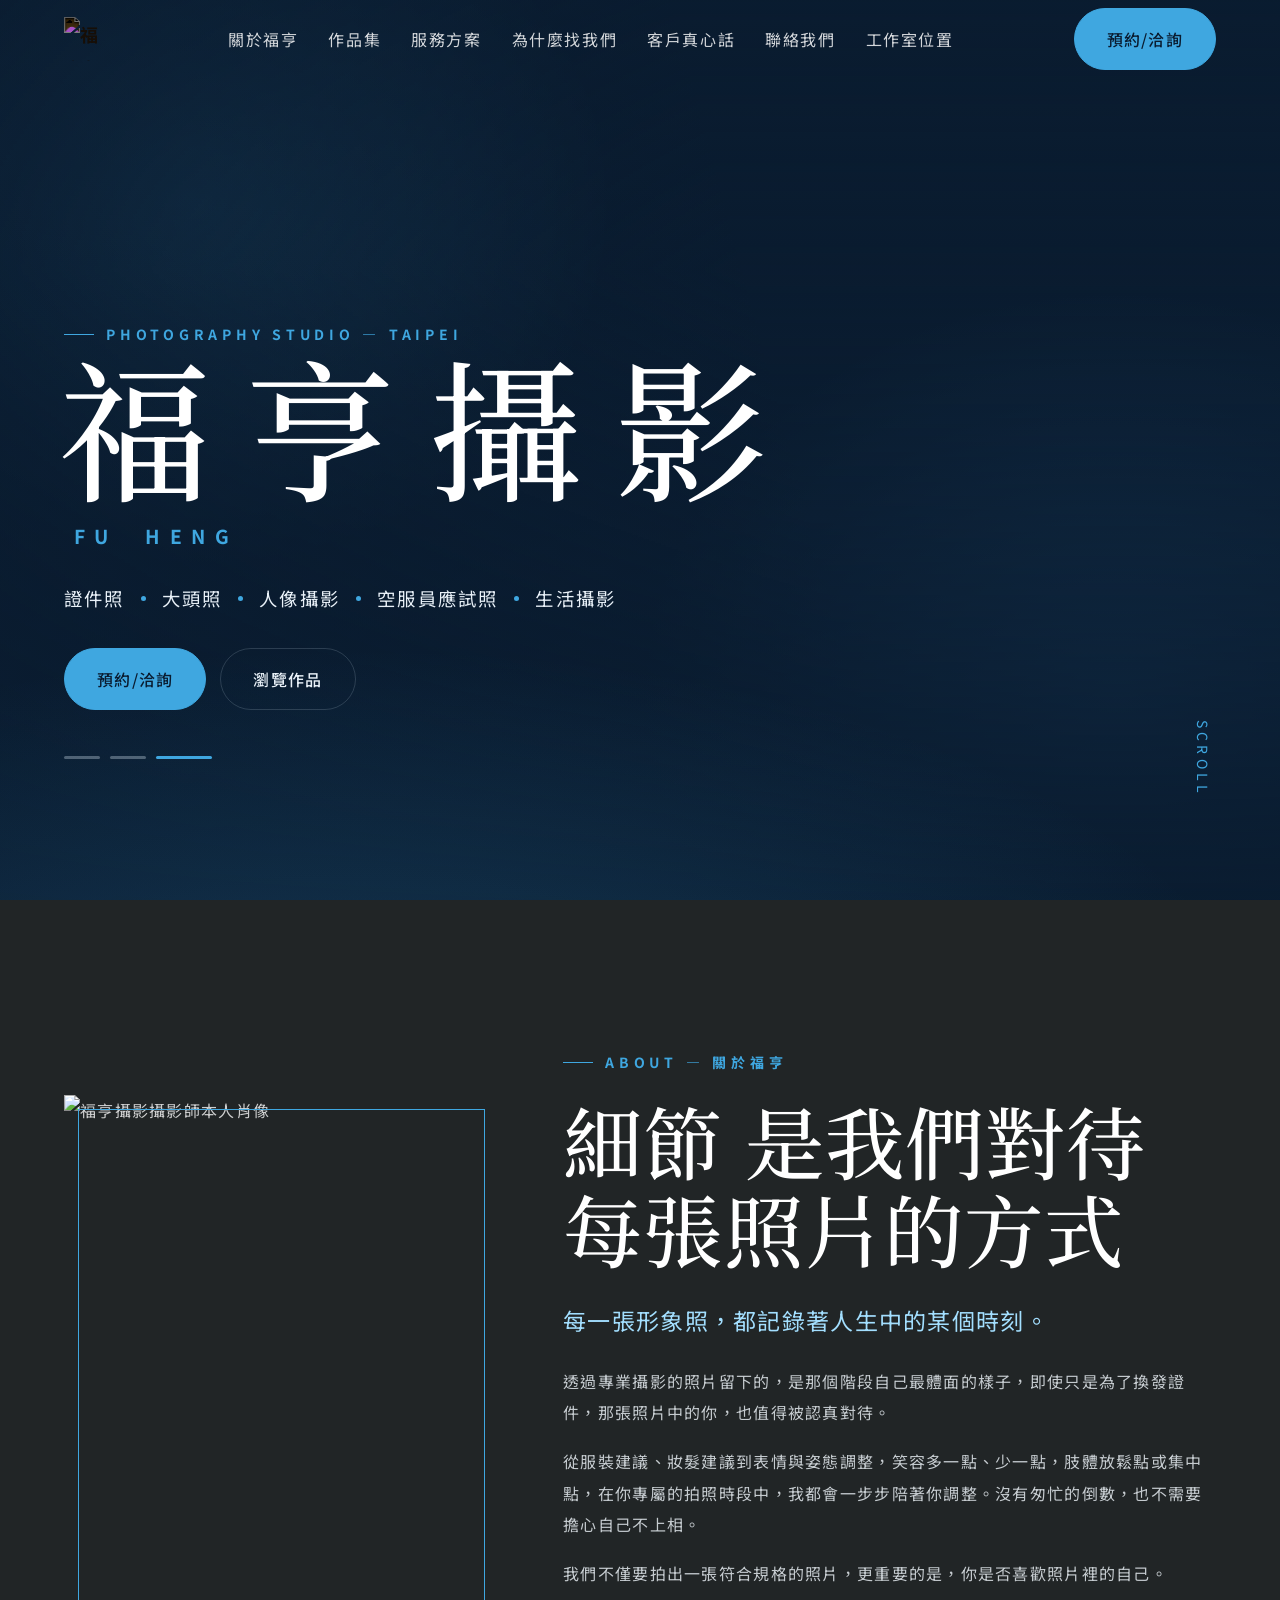
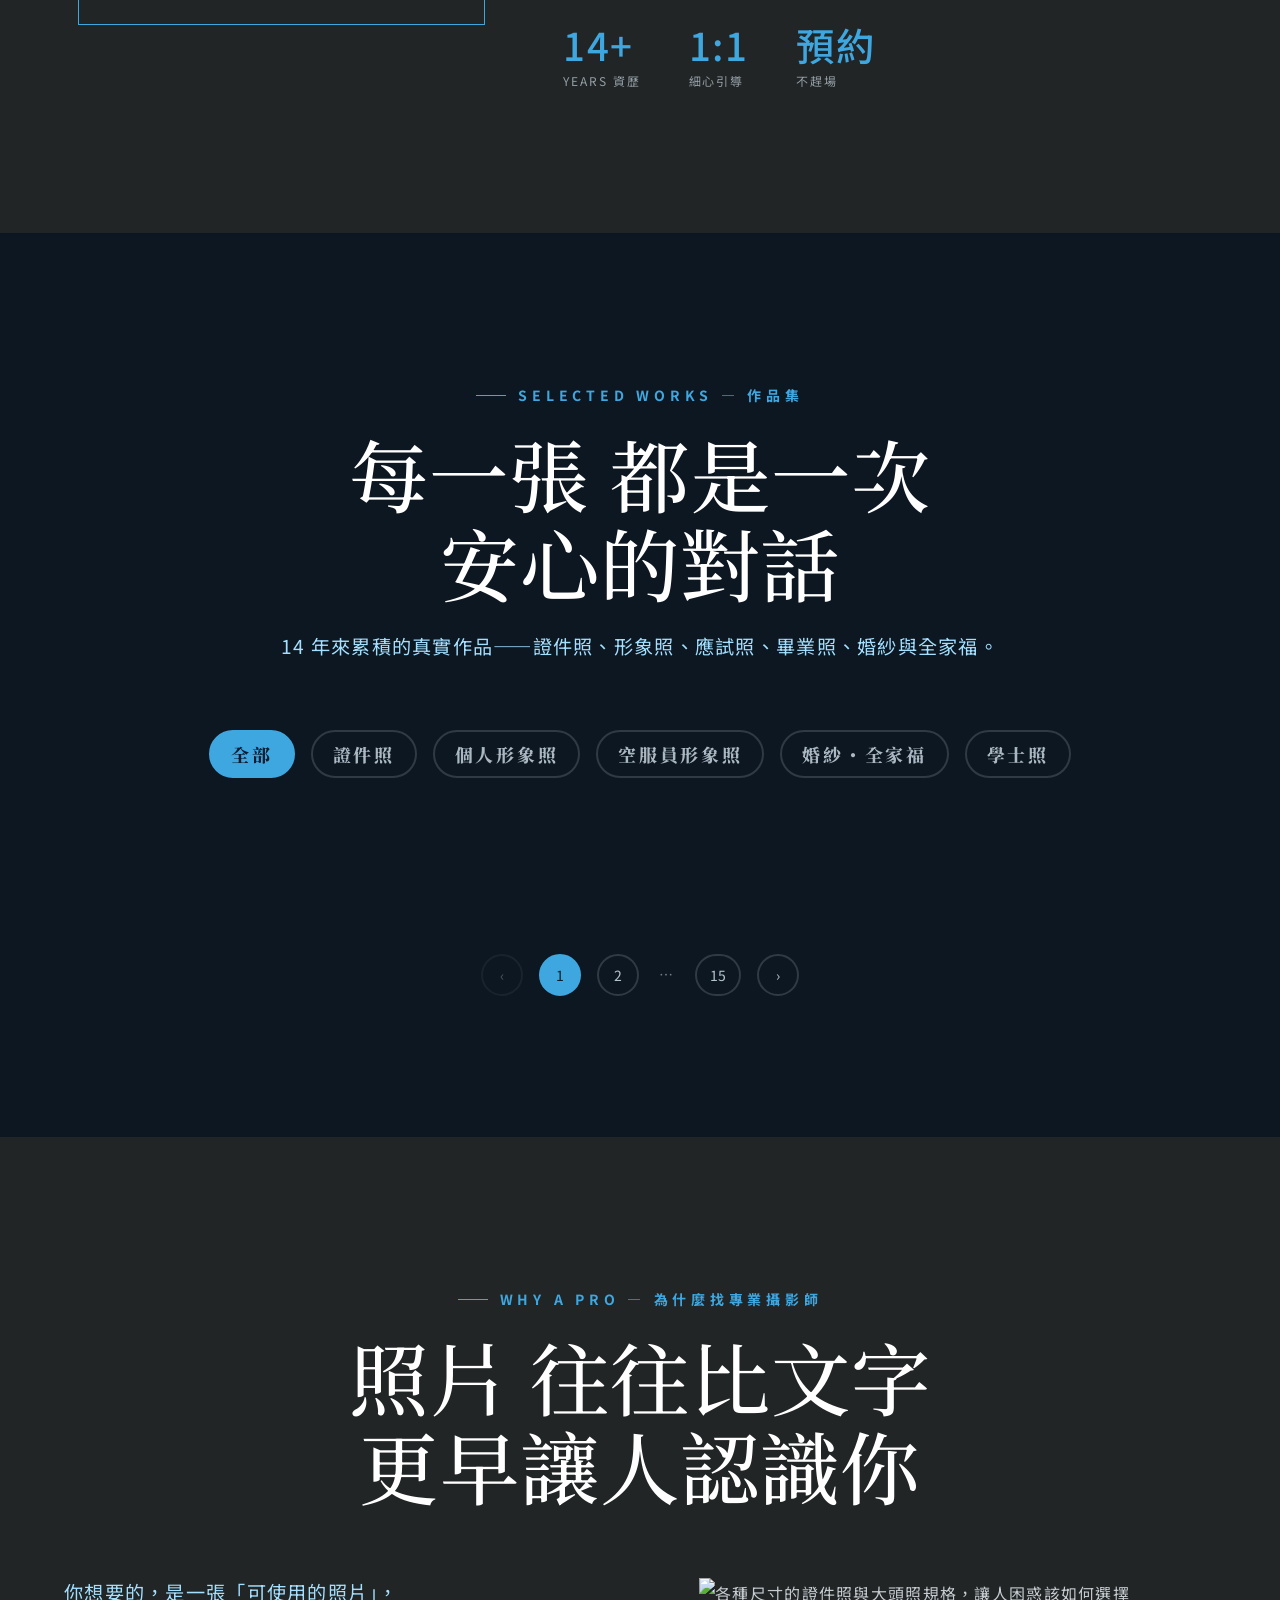
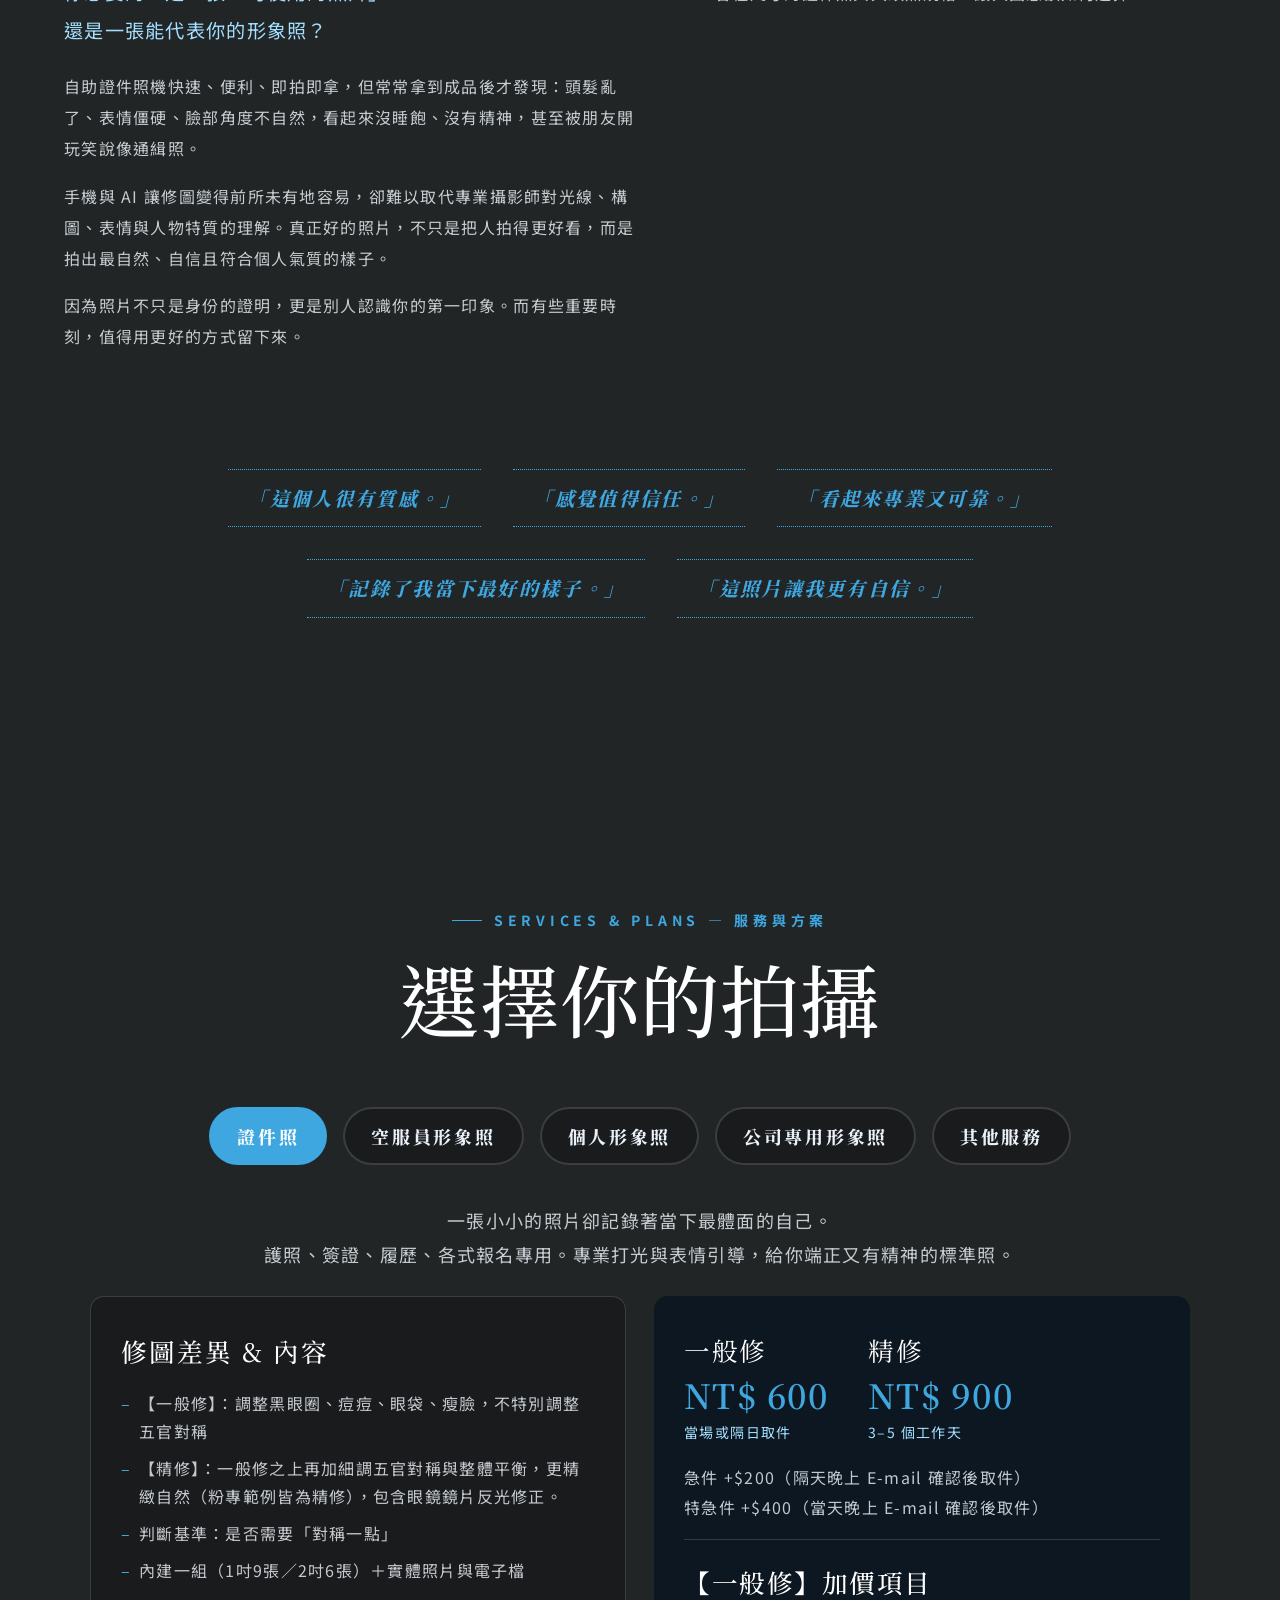
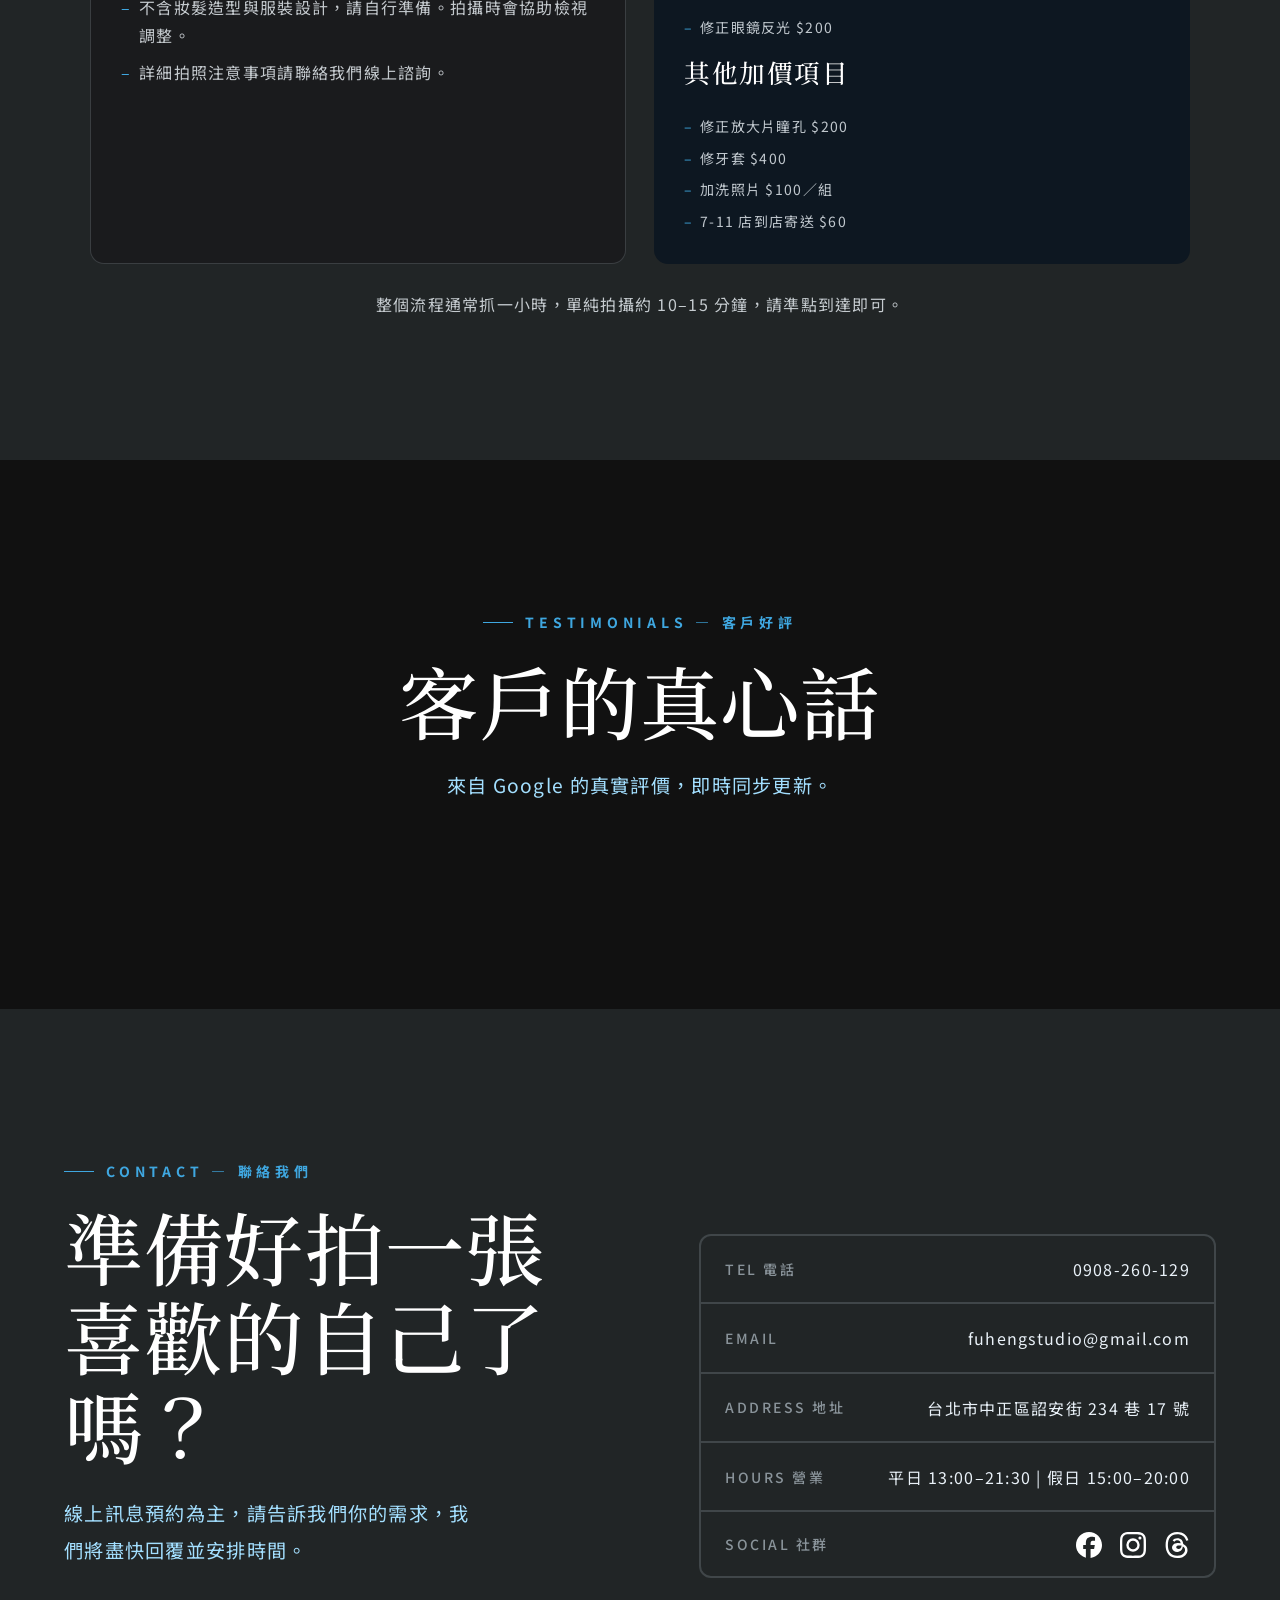
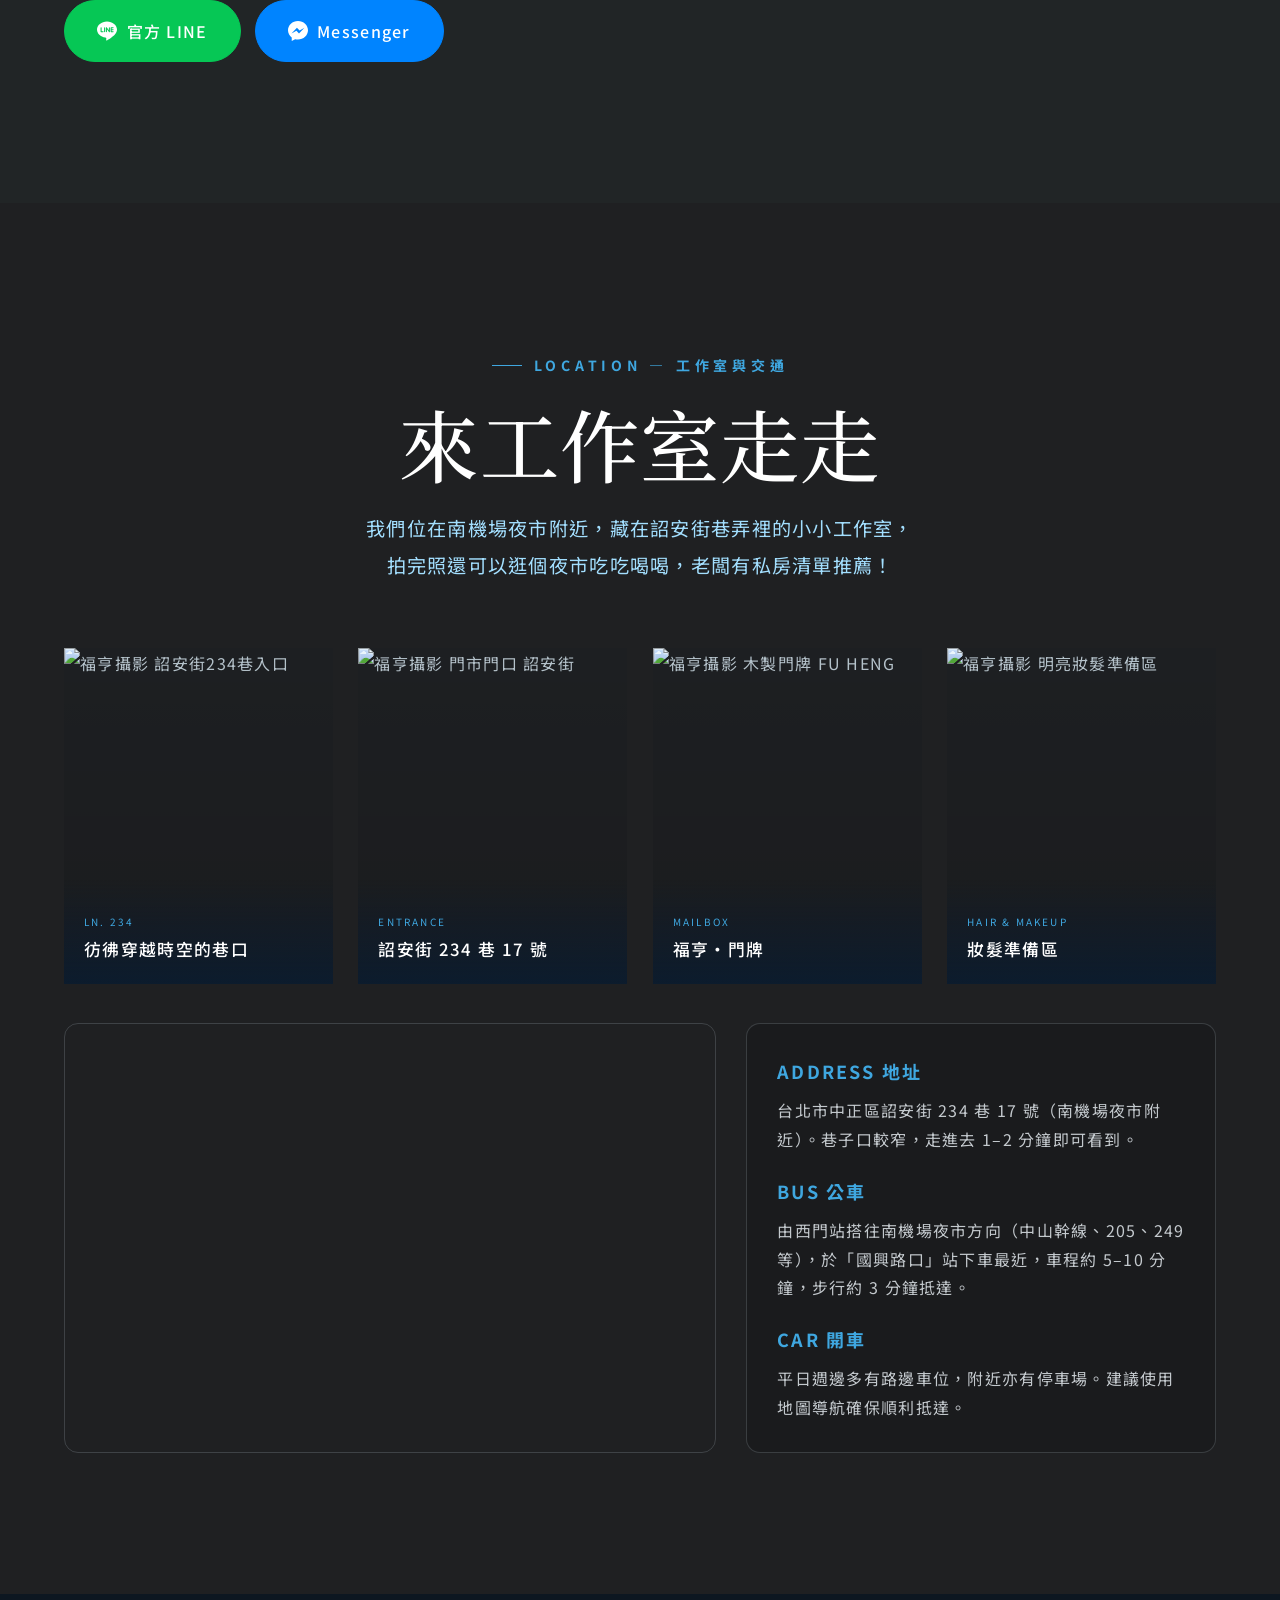
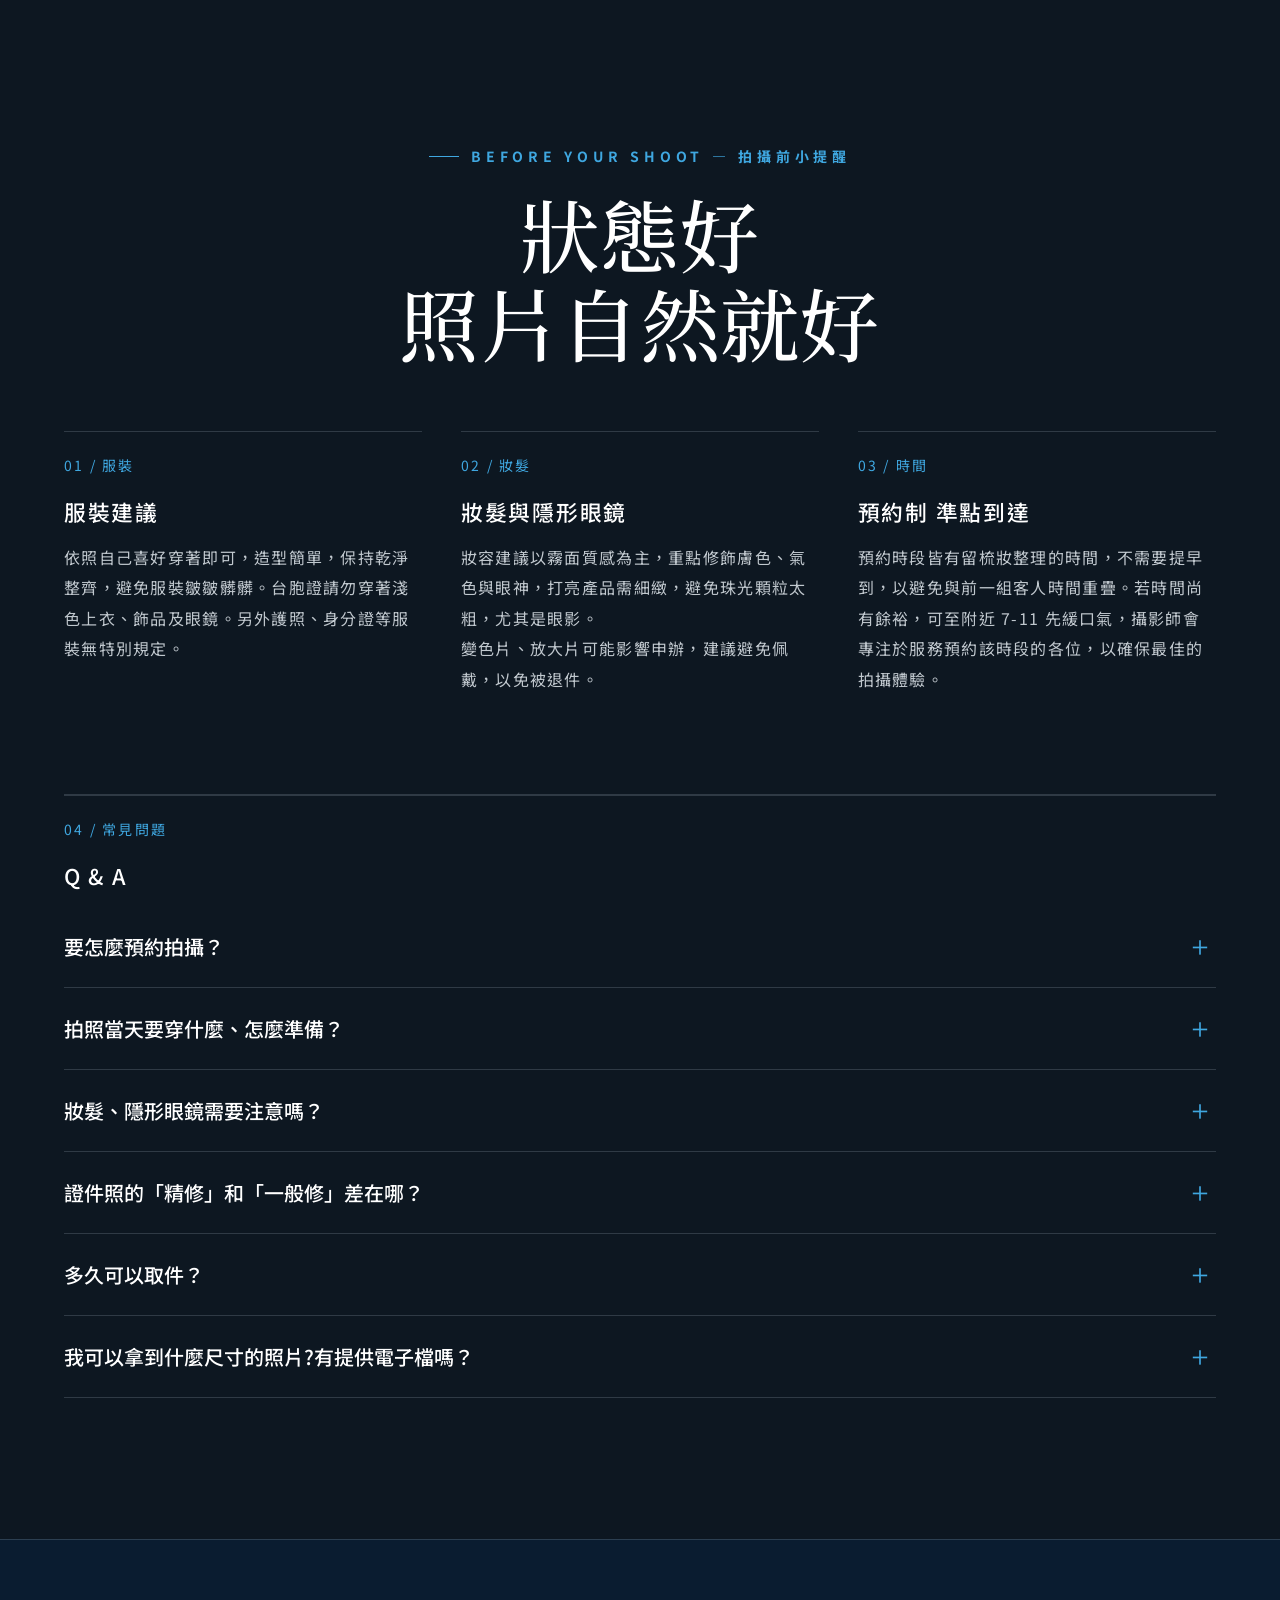
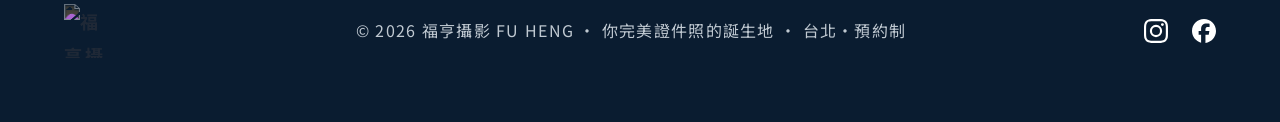
==== ikemoto-blue/index.html @ bfb01c0e "feat: add 2 空服員(crew) + 8 證件照(id) photos (pf52-pf61) Co-Authored-By: Claude Opus 4.8 <noreply@anthro" ====
<!doctype html>
<html lang="zh-Hant">

<head>
  <meta charset="utf-8">
  <meta name="viewport" content="width=device-width, initial-scale=1">
  <title>福亨攝影 FU HENG｜台北證件照・大頭照・形象照・空服員應試照</title>
  <meta name="description" content="台北14年專業攝影工作室，細心溫暖的攝影師陪你拍出最好的自己。證件照、大頭照、形象照、空服員應試照，預約制不趕場，南機場夜市附近。">
  <meta name="keywords" content="福亨攝影、證件照、大頭照、形象照、求職照、履歷照、韓式證件照、空服員應試照、照相館、攝影師、拍證件照、拍台北、照相館推薦、商業攝影">
  <link rel="canonical" href="https://fuheng-studio.com/">

  <!-- Open Graph -->
  <meta property="og:type" content="website">
  <meta property="og:site_name" content="福亨攝影 FU HENG">
  <meta property="og:locale" content="zh_TW">
  <meta property="og:url" content="https://fuheng-studio.com/">
  <meta property="og:title" content="福亨攝影 FU HENG｜台北證件照・大頭照・形象照・空服員應試照">
  <meta property="og:description" content="台北14年專業攝影工作室，細心溫暖的攝影師陪你拍出最好的自己。證件照、大頭照、形象照、空服員應試照，預約制不趕場，南機場夜市附近。">
  <meta property="og:image" content="https://fuheng-studio.com/og-cover.png">
  <meta property="og:image:width" content="1200">
  <meta property="og:image:height" content="630">
  <meta property="og:image:alt" content="福亨攝影 FU HENG — 台北專業攝影工作室">

  <!-- Twitter -->
  <meta name="twitter:card" content="summary_large_image">
  <meta name="twitter:title" content="福亨攝影 FU HENG｜台北證件照・大頭照・形象照・空服員應試照">
  <meta name="twitter:description" content="台北14年專業攝影工作室，細心溫暖的攝影師陪你拍出最好的自己。證件照、大頭照、形象照、空服員應試照，預約制不趕場，南機場夜市附近。">
  <meta name="twitter:image" content="https://fuheng-studio.com/og-cover.png">

  <!-- Schema.org — LocalBusiness / PhotographyBusiness -->
  <script type="application/ld+json">
  {
    "@context": "https://schema.org",
    "@type": ["LocalBusiness", "PhotographyBusiness"],
    "name": "福亨攝影 FU HENG",
    "image": "https://media.fuheng-studio.com/static/Fu-Heng_Logo.png",
    "url": "https://fuheng-studio.com",
    "telephone": "+886-908-260-129",
    "priceRange": "$$",
    "address": {
      "@type": "PostalAddress",
      "streetAddress": "詔安街234巷17號",
      "addressLocality": "中正區",
      "addressRegion": "台北市",
      "postalCode": "100",
      "addressCountry": "TW"
    },
    "geo": {
      "@type": "GeoCoordinates",
      "latitude": 25.026563,
      "longitude": 121.506251
    },
    "openingHoursSpecification": [
      {
        "@type": "OpeningHoursSpecification",
        "dayOfWeek": ["Monday", "Tuesday", "Wednesday", "Thursday", "Friday"],
        "opens": "13:00",
        "closes": "21:30"
      },
      {
        "@type": "OpeningHoursSpecification",
        "dayOfWeek": ["Saturday", "Sunday"],
        "opens": "15:00",
        "closes": "20:00"
      }
    ],
    "serviceType": ["證件照", "形象照", "空服員應試照"],
    "sameAs": [
      "https://www.instagram.com/fuheng_studio",
      "https://www.facebook.com/fuhengstudio"
    ]
  }
  </script>

  <!-- Schema.org — FAQPage -->
  <script type="application/ld+json">
  {
    "@context": "https://schema.org",
    "@type": "FAQPage",
    "mainEntity": [
      {
        "@type": "Question",
        "name": "要怎麼預約拍攝？",
        "acceptedAnswer": {
          "@type": "Answer",
          "text": "我們採預約制。最快的方式是加 LINE（ID：fuhengstudio）、FB 訊息，或來電 0908-260-129，告訴我們用途、人數與希望的時間，我們會幫你安排，並提醒拍攝前的準備事項。"
        }
      },
      {
        "@type": "Question",
        "name": "拍照當天要穿什麼、怎麼準備？",
        "acceptedAnswer": {
          "@type": "Answer",
          "text": "依照自己喜好穿著即可，申辦證件使用的話主要露出的部份在鎖骨左右的位置，所以有領無領可依喜好考量，或依照片需求決定，像是單純申辦證件，或求職需依工作需求準備等。但若要申辦台胞證，則必須依規定穿著深色上衣。"
        }
      },
      {
        "@type": "Question",
        "name": "妝髮、隱形眼鏡需要注意嗎？",
        "acceptedAnswer": {
          "@type": "Answer",
          "text": "妝容沒有硬性規範，可依自己的喜好，平常的淡妝或濃一點皆可，妝容細緻度事後修圖都能微調。隱形眼鏡依政府規定不能配戴，如需配戴須知可能有被退件的風險。應試照方案另含妝髮與儀態指導。"
        }
      },
      {
        "@type": "Question",
        "name": "證件照的「精修」和「一般修」差在哪？",
        "acceptedAnswer": {
          "@type": "Answer",
          "text": "【一般修】調整黑眼圈、痘痘、眼袋、瘦臉，不特別調整五官對稱。【精修】在一般修之上再細調五官對稱與整體平衡，更精緻自然（粉專範例皆為精修），並包含眼鏡鏡片反光修正。判斷基準是否需要「對稱一點」。"
        }
      },
      {
        "@type": "Question",
        "name": "多久可以取件？",
        "acceptedAnswer": {
          "@type": "Answer",
          "text": "一般修當日可現場等待並取得實體照片；精修與形象照約需數個工作天，依實際情形而定。"
        }
      },
      {
        "@type": "Question",
        "name": "我可以拿到什麼尺寸的照片？有提供電子檔嗎？",
        "acceptedAnswer": {
          "@type": "Answer",
          "text": "皆含實體照片與電子檔（E-mail）。照片數量內建一組（1 吋 9 張 / 2 吋 6 張）。"
        }
      }
    ]
  }
  </script>
  <link rel="preconnect" href="https://fonts.googleapis.com">
  <link rel="preconnect" href="https://fonts.gstatic.com" crossorigin>
  <link href="https://fonts.googleapis.com/css2?family=Noto+Serif+TC:wght@300;400;500;600;700&family=Noto+Sans+TC:wght@300;400;500;700&display=swap" rel="stylesheet">
  <!-- Favicons -->
  <link rel="icon" href="/favicon.ico" sizes="any">
  <link rel="icon" type="image/png" sizes="32x32" href="/favicon-32x32.png">
  <link rel="icon" type="image/png" sizes="16x16" href="/favicon-16x16.png">
  <link rel="apple-touch-icon" sizes="180x180" href="/apple-touch-icon.png">
  <link rel="manifest" href="/site.webmanifest">
  <meta name="theme-color" content="#0D1721">

  <link rel="stylesheet" href="css/style.css">
  <!-- Google tag (gtag.js) -->
  <script async src="https://www.googletagmanager.com/gtag/js?id=G-R0FY1W62T3"></script>
  <script>
    window.dataLayer = window.dataLayer || [];
    function gtag() { dataLayer.push(arguments); }
    gtag('js', new Date());

    gtag('config', 'G-R0FY1W62T3');
  </script>
  <!-- Google Tag Manager -->
  <script>(function (w, d, s, l, i) {
      w[l] = w[l] || []; w[l].push({
        'gtm.start':
          new Date().getTime(), event: 'gtm.js'
      }); var f = d.getElementsByTagName(s)[0],
        j = d.createElement(s), dl = l != 'dataLayer' ? '&l=' + l : ''; j.async = true; j.src =
          'https://www.googletagmanager.com/gtm.js?id=' + i + dl; f.parentNode.insertBefore(j, f);
    })(window, document, 'script', 'dataLayer', 'GTM-M9VG8C7H');</script>
  <!-- End Google Tag Manager -->
</head>

<body>
  <!-- Google Tag Manager (noscript) -->
  <noscript><iframe src="https://www.googletagmanager.com/ns.html?id=GTM-M9VG8C7H" height="0" width="0" style="display:none;visibility:hidden"></iframe></noscript>
  <!-- End Google Tag Manager (noscript) -->
  <header id="site-header">
    <div class="wrap nav">
      <a class="brand" href="#top" aria-label="福亨攝影 首頁">
        <img src="https://media.fuheng-studio.com/static/Fu-Heng_Logo.png" alt="福亨攝影 logo">
      </a>
      <nav class="nav-links" aria-label="主選單">
        <a href="#about">關於福亨</a>
        <a href="#works">作品集</a>
        <a href="#services">服務方案</a>
        <a href="#why">為什麼找我們</a>
        <a href="#reviews">客戶真心話</a>
        <a href="#contact">聯絡我們</a>
        <a href="#location">工作室位置</a>
        <!-- <a href="#faq">Q & A</a> -->
      </nav>
      <a class="btn" href="#contact" alt="預約/洽詢">預約/洽詢</a>
      <button class="hamburger" id="hamburger" aria-expanded="false" aria-controls="mobilenav" aria-label="開啟選單"><span></span><span></span><span></span></button>
    </div>
  </header>

  <nav id="mobilenav" aria-label="行動選單">
    <a href="#about">關於福亨</a>
    <a href="#works">作品集</a>
    <a href="#services">服務方案</a>
    <a href="#why">為什麼找我們</a>
    <a href="#reviews">客戶真心話</a>
    <a href="#contact">聯絡我們</a>
    <a href="#location">工作室位置</a>
    <!-- <a href="#faq">Q & A</a> -->
    <a class="btn" href="#contact" alt="預約/洽詢">預約/洽詢</a>
  </nav>

  <main>
    <!-- Hero -->
    <section class="hero" id="top">
      <div class="hero-bg">
        <div class="hero-carousel" aria-hidden="true">
          <figure class="slide is-active"><img src="https://media.fuheng-studio.com/static/makeup.png" alt=""></figure>
          <figure class="slide"><img src="https://media.fuheng-studio.com/static/makeup.png" alt=""></figure>
          <figure class="slide"><img src="https://media.fuheng-studio.com/static/makeup.png" alt=""></figure>
        </div>
        <span class="hero-cloud" aria-hidden="true"></span>
      </div>
      <div class="hero-content">
        <div data-reveal>
          <span class="eyebrow light">Photography Studio — Taipei</span>
        </div>
        <h1 class="title" data-reveal>福亨攝影</h1>
        <div class="title-en" data-reveal>FU&nbsp;&nbsp;HENG</div>
        <div class="roles" data-reveal>
          <span>證件照</span><span>大頭照</span><span>人像攝影</span><span>空服員應試照</span><span>生活攝影</span>
        </div>
        <div class="hero-cta" data-reveal>
          <a class="btn" href="#contact" alt="預約/洽詢">預約/洽詢</a>
          <a class="btn ghost light" href="#works" alt="瀏覽作品">瀏覽作品</a>
        </div>
        <div class="hero-dots" data-reveal role="tablist" aria-label="作品輪播">
          <button class="dot is-active" type="button" aria-label="第 1 張：專業棚拍"></button>
          <button class="dot" type="button" aria-label="第 2 張：大頭照"></button>
          <button class="dot" type="button" aria-label="第 3 張：生活休閒"></button>
        </div>
      </div>
      <div class="scroll-hint">Scroll</div>
    </section>

    <!-- About -->
    <section id="about">
      <div class="wrap about-grid">
        <figure class="about-figure" data-reveal>
          <img class="cool" src="https://media.fuheng-studio.com/static/photographer-portrait-2.jpg" alt="福亨攝影攝影師本人肖像">
          <span class="frame"></span>
        </figure>
        <div class="about-body" data-reveal>
          <span class="eyebrow">About — 關於福亨</span>
          <h2 style="margin:20px 0 26px">細節 是我們對待每張照片的方式</h2>
          <p class="lead">每一張形象照，都記錄著人生中的某個時刻。</p>
          <p>透過專業攝影的照片留下的，是那個階段自己最體面的樣子，即使只是為了換發證件，那張照片中的你，也值得被認真對待。</p>
          <p>從服裝建議、妝髮建議到表情與姿態調整，笑容多一點、少一點，肢體放鬆點或集中點，在你專屬的拍照時段中，我都會一步步陪著你調整。沒有匆忙的倒數，也不需要擔心自己不上相。</p>
          <p>我們不僅要拍出一張符合規格的照片，更重要的是，你是否喜歡照片裡的自己。</p>

          <div class="stat-row">
            <div class="stat">
              <div class="n">14+</div>
              <div class="l">Years 資歷</div>
            </div>
            <div class="stat">
              <div class="n">1:1</div>
              <div class="l">細心引導</div>
            </div>
            <div class="stat">
              <div class="n">預約</div>
              <div class="l">不趕場</div>
            </div>
          </div>
        </div>
      </div>
    </section>

    <!-- Works -->
    <section id="works" class="on-navy">
      <div class="wrap">
        <div class="head center" data-reveal>
          <span class="eyebrow light">Selected Works — 作品集</span>
          <h2>每一張 都是一次<br>安心的對話</h2>
          <p class="lead">14 年來累積的真實作品——證件照、形象照、應試照、畢業照、婚紗與全家福。</p>
        </div>
      </div>
      <div class="wrap-full">
        <div class="pf-tabs" data-reveal role="tablist" aria-label="作品分類">
          <button class="pf-tab is-active" type="button" data-filter="all">全部</button>
          <button class="pf-tab" type="button" data-filter="id">證件照</button>
          <button class="pf-tab" type="button" data-filter="profile">個人形象照</button>
          <button class="pf-tab" type="button" data-filter="crew">空服員形象照</button>
          <button class="pf-tab" type="button" data-filter="wedding">婚紗・全家福</button>
          <button class="pf-tab" type="button" data-filter="grad">學士照</button>
        </div>
        <div class="gallery2">
          <a class="gitem" data-lightbox data-cat="profile" href="#"><span class="gframe"><span class="gpara"><img src="https://media.fuheng-studio.com/static/pf01.jpg" alt="福亨攝影 專業形象照作品"
                  loading="lazy"></span></span><span class="gmeta"><span class="gtag">Portrait</span><span class="gtitle">專業形象照</span></span></a>
          <a class="gitem" data-lightbox data-cat="profile" href="#"><span class="gframe"><span class="gpara"><img src="https://media.fuheng-studio.com/static/pf02.jpg" alt="福亨攝影 形象照作品"
                  loading="lazy"></span></span><span class="gmeta"><span class="gtag">Portrait</span><span class="gtitle">專業形象照</span></span></a>
          <a class="gitem" data-lightbox data-cat="crew" href="#"><span class="gframe"><span class="gpara"><img src="https://media.fuheng-studio.com/static/pf03.jpg" alt="福亨攝影 應試形象照作品"
                  loading="lazy"></span></span><span class="gmeta"><span class="gtag">Cabin Crew</span><span class="gtitle">空服員應試照</span></span></a>
          <a class="gitem" data-lightbox data-cat="profile" href="#"><span class="gframe"><span class="gpara"><img src="https://media.fuheng-studio.com/static/pf04.jpg" alt="福亨攝影 形象照作品"
                  loading="lazy"></span></span><span class="gmeta"><span class="gtag">Portrait</span><span class="gtitle">專業形象照</span></span></a>
          <a class="gitem" data-lightbox data-cat="profile" href="#"><span class="gframe"><span class="gpara"><img src="https://media.fuheng-studio.com/static/pf05.jpg" alt="福亨攝影 形象照作品"
                  loading="lazy"></span></span><span class="gmeta"><span class="gtag">Portrait</span><span class="gtitle">專業形象照</span></span></a>
          <a class="gitem" data-lightbox data-cat="wedding" href="#"><span class="gframe"><span class="gpara"><img src="https://media.fuheng-studio.com/static/pf06.jpg" alt="福亨攝影 全家福合影作品"
                  loading="lazy"></span></span><span class="gmeta"><span class="gtag">Family</span><span class="gtitle">全家福合影</span></span></a>
          <a class="gitem" data-lightbox data-cat="profile" href="#"><span class="gframe"><span class="gpara"><img src="https://media.fuheng-studio.com/static/pf07.jpg" alt="福亨攝影 形象寫真作品"
                  loading="lazy"></span></span><span class="gmeta"><span class="gtag">Portrait</span><span class="gtitle">形象寫真</span></span></a>
          <a class="gitem" data-lightbox data-cat="wedding" href="#"><span class="gframe"><span class="gpara"><img src="https://media.fuheng-studio.com/static/pf08.jpg" alt="福亨攝影 情侶寫真作品"
                  loading="lazy"></span></span><span class="gmeta"><span class="gtag">Couple</span><span class="gtitle">情侶寫真</span></span></a>
          <a class="gitem" data-lightbox data-cat="profile" href="#"><span class="gframe"><span class="gpara"><img src="https://media.fuheng-studio.com/static/pf09.jpg" alt="福亨攝影 個人寫真作品"
                  loading="lazy"></span></span><span class="gmeta"><span class="gtag">Portrait</span><span class="gtitle">個人寫真</span></span></a>
          <a class="gitem" data-lightbox data-cat="crew" href="#"><span class="gframe"><span class="gpara"><img src="https://media.fuheng-studio.com/static/pf10.jpg" alt="福亨攝影 空服員應試照作品"
                  loading="lazy"></span></span><span class="gmeta"><span class="gtag">Cabin Crew</span><span class="gtitle">空服員形象照</span></span></a>
          <a class="gitem" data-lightbox data-cat="wedding" href="#"><span class="gframe"><span class="gpara"><img src="https://media.fuheng-studio.com/static/pf11.jpg" alt="福亨攝影 婚紗寫真作品"
                  loading="lazy"></span></span><span class="gmeta"><span class="gtag">Wedding</span><span class="gtitle">婚紗寫真</span></span></a>
          <a class="gitem" data-lightbox data-cat="wedding" href="#"><span class="gframe"><span class="gpara"><img src="https://media.fuheng-studio.com/static/pf12.jpg" alt="福亨攝影 婚紗寫真作品"
                  loading="lazy"></span></span><span class="gmeta"><span class="gtag">Wedding</span><span class="gtitle">婚紗寫真</span></span></a>
          <a class="gitem" data-lightbox data-cat="grad" href="#"><span class="gframe"><span class="gpara"><img src="https://media.fuheng-studio.com/static/pf13.jpg" alt="福亨攝影 畢業照作品"
                  loading="lazy"></span></span><span class="gmeta"><span class="gtag">Graduation</span><span class="gtitle">畢業照</span></span></a>
          <a class="gitem" data-lightbox data-cat="grad" href="#"><span class="gframe"><span class="gpara"><img src="https://media.fuheng-studio.com/static/pf48.jpg" alt="福亨攝影 畢業照作品"
                  loading="lazy"></span></span><span class="gmeta"><span class="gtag">Graduation</span><span class="gtitle">畢業照</span></span></a>
          <a class="gitem" data-lightbox data-cat="grad" href="#"><span class="gframe"><span class="gpara"><img src="https://media.fuheng-studio.com/static/pf49.jpg" alt="福亨攝影 畢業照作品"
                  loading="lazy"></span></span><span class="gmeta"><span class="gtag">Graduation</span><span class="gtitle">畢業照</span></span></a>
          <a class="gitem" data-lightbox data-cat="grad" href="#"><span class="gframe"><span class="gpara"><img src="https://media.fuheng-studio.com/static/pf50.jpg" alt="福亨攝影 畢業照作品"
                  loading="lazy"></span></span><span class="gmeta"><span class="gtag">Graduation</span><span class="gtitle">畢業照</span></span></a>
          <a class="gitem" data-lightbox data-cat="grad" href="#"><span class="gframe"><span class="gpara"><img src="https://media.fuheng-studio.com/static/pf51.jpg" alt="福亨攝影 畢業照作品"
                  loading="lazy"></span></span><span class="gmeta"><span class="gtag">Graduation</span><span class="gtitle">畢業照</span></span></a>
          <a class="gitem" data-lightbox data-cat="crew" href="#"><span class="gframe"><span class="gpara"><img src="https://media.fuheng-studio.com/static/pf14.jpg" alt="福亨攝影 形象全身照作品"
                  loading="lazy"></span></span><span class="gmeta"><span class="gtag">Cabin Crew</span><span class="gtitle">空服員形象照</span></span></a>
          <a class="gitem" data-lightbox data-cat="crew" href="#"><span class="gframe"><span class="gpara"><img src="https://media.fuheng-studio.com/static/pf15.jpg" alt="福亨攝影 空服員形象照作品"
                  loading="lazy"></span></span><span class="gmeta"><span class="gtag">Cabin Crew</span><span class="gtitle">空服員形象照</span></span></a>
          <a class="gitem" data-lightbox data-cat="profile" href="#"><span class="gframe"><span class="gpara"><img src="https://media.fuheng-studio.com/static/pf16.jpg" alt="福亨攝影 個性寫真作品"
                  loading="lazy"></span></span><span class="gmeta"><span class="gtag">Creative</span><span class="gtitle">個性寫真</span></span></a>
          <a class="gitem" data-lightbox data-cat="id" href="#"><span class="gframe"><span class="gpara"><img src="https://media.fuheng-studio.com/static/pf35.jpg" alt="福亨攝影 證件照作品"
                  loading="lazy"></span></span><span class="gmeta"><span class="gtag">ID Photo</span><span class="gtitle">證件照</span></span></a>
          <a class="gitem" data-lightbox data-cat="id" href="#"><span class="gframe"><span class="gpara"><img src="https://media.fuheng-studio.com/static/pf36.jpg" alt="福亨攝影 證件照作品"
                  loading="lazy"></span></span><span class="gmeta"><span class="gtag">ID Photo</span><span class="gtitle">證件照</span></span></a>
          <a class="gitem" data-lightbox data-cat="id" href="#"><span class="gframe"><span class="gpara"><img src="https://media.fuheng-studio.com/static/pf37.jpg" alt="福亨攝影 證件照作品"
                  loading="lazy"></span></span><span class="gmeta"><span class="gtag">ID Photo</span><span class="gtitle">證件照</span></span></a>
          <a class="gitem" data-lightbox data-cat="id" href="#"><span class="gframe"><span class="gpara"><img src="https://media.fuheng-studio.com/static/pf38.jpg" alt="福亨攝影 證件照作品"
                  loading="lazy"></span></span><span class="gmeta"><span class="gtag">ID Photo</span><span class="gtitle">證件照</span></span></a>
          <a class="gitem" data-lightbox data-cat="id" href="#"><span class="gframe"><span class="gpara"><img src="https://media.fuheng-studio.com/static/pf39.jpg" alt="福亨攝影 證件照作品"
                  loading="lazy"></span></span><span class="gmeta"><span class="gtag">ID Photo</span><span class="gtitle">證件照</span></span></a>
          <a class="gitem" data-lightbox data-cat="id" href="#"><span class="gframe"><span class="gpara"><img src="https://media.fuheng-studio.com/static/pf40.jpg" alt="福亨攝影 證件照作品"
                  loading="lazy"></span></span><span class="gmeta"><span class="gtag">ID Photo</span><span class="gtitle">證件照</span></span></a>
          <a class="gitem" data-lightbox data-cat="id" href="#"><span class="gframe"><span class="gpara"><img src="https://media.fuheng-studio.com/static/pf41.jpg" alt="福亨攝影 證件照作品"
                  loading="lazy"></span></span><span class="gmeta"><span class="gtag">ID Photo</span><span class="gtitle">證件照</span></span></a>
          <a class="gitem" data-lightbox data-cat="id" href="#"><span class="gframe"><span class="gpara"><img src="https://media.fuheng-studio.com/static/pf42.jpg" alt="福亨攝影 證件照作品"
                  loading="lazy"></span></span><span class="gmeta"><span class="gtag">ID Photo</span><span class="gtitle">證件照</span></span></a>
          <a class="gitem" data-lightbox data-cat="id" href="#"><span class="gframe"><span class="gpara"><img src="https://media.fuheng-studio.com/static/pf43.jpg" alt="福亨攝影 證件照作品"
                  loading="lazy"></span></span><span class="gmeta"><span class="gtag">ID Photo</span><span class="gtitle">證件照</span></span></a>
          <a class="gitem" data-lightbox data-cat="id" href="#"><span class="gframe"><span class="gpara"><img src="https://media.fuheng-studio.com/static/pf44.jpg" alt="福亨攝影 證件照作品"
                  loading="lazy"></span></span><span class="gmeta"><span class="gtag">ID Photo</span><span class="gtitle">證件照</span></span></a>
          <a class="gitem" data-lightbox data-cat="id" href="#"><span class="gframe"><span class="gpara"><img src="https://media.fuheng-studio.com/static/pf45.jpg" alt="福亨攝影 證件照作品"
                  loading="lazy"></span></span><span class="gmeta"><span class="gtag">ID Photo</span><span class="gtitle">證件照</span></span></a>
          <a class="gitem" data-lightbox data-cat="id" href="#"><span class="gframe"><span class="gpara"><img src="https://media.fuheng-studio.com/static/pf46.jpg" alt="福亨攝影 證件照作品"
                  loading="lazy"></span></span><span class="gmeta"><span class="gtag">ID Photo</span><span class="gtitle">證件照</span></span></a>
          <a class="gitem" data-lightbox data-cat="id" href="#"><span class="gframe"><span class="gpara"><img src="https://media.fuheng-studio.com/static/pf47.jpg" alt="福亨攝影 證件照作品"
                  loading="lazy"></span></span><span class="gmeta"><span class="gtag">ID Photo</span><span class="gtitle">證件照</span></span></a>
          <a class="gitem" data-lightbox data-cat="id" href="#"><span class="gframe"><span class="gpara"><img src="https://media.fuheng-studio.com/static/pf54.jpg" alt="福亨攝影 證件照作品"
                  loading="lazy"></span></span><span class="gmeta"><span class="gtag">ID Photo</span><span class="gtitle">證件照</span></span></a>
          <a class="gitem" data-lightbox data-cat="id" href="#"><span class="gframe"><span class="gpara"><img src="https://media.fuheng-studio.com/static/pf55.jpg" alt="福亨攝影 證件照作品"
                  loading="lazy"></span></span><span class="gmeta"><span class="gtag">ID Photo</span><span class="gtitle">證件照</span></span></a>
          <a class="gitem" data-lightbox data-cat="id" href="#"><span class="gframe"><span class="gpara"><img src="https://media.fuheng-studio.com/static/pf56.jpg" alt="福亨攝影 證件照作品"
                  loading="lazy"></span></span><span class="gmeta"><span class="gtag">ID Photo</span><span class="gtitle">證件照</span></span></a>
          <a class="gitem" data-lightbox data-cat="id" href="#"><span class="gframe"><span class="gpara"><img src="https://media.fuheng-studio.com/static/pf57.jpg" alt="福亨攝影 證件照作品"
                  loading="lazy"></span></span><span class="gmeta"><span class="gtag">ID Photo</span><span class="gtitle">證件照</span></span></a>
          <a class="gitem" data-lightbox data-cat="id" href="#"><span class="gframe"><span class="gpara"><img src="https://media.fuheng-studio.com/static/pf58.jpg" alt="福亨攝影 證件照作品"
                  loading="lazy"></span></span><span class="gmeta"><span class="gtag">ID Photo</span><span class="gtitle">證件照</span></span></a>
          <a class="gitem" data-lightbox data-cat="id" href="#"><span class="gframe"><span class="gpara"><img src="https://media.fuheng-studio.com/static/pf59.jpg" alt="福亨攝影 證件照作品"
                  loading="lazy"></span></span><span class="gmeta"><span class="gtag">ID Photo</span><span class="gtitle">證件照</span></span></a>
          <a class="gitem" data-lightbox data-cat="id" href="#"><span class="gframe"><span class="gpara"><img src="https://media.fuheng-studio.com/static/pf60.jpg" alt="福亨攝影 證件照作品"
                  loading="lazy"></span></span><span class="gmeta"><span class="gtag">ID Photo</span><span class="gtitle">證件照</span></span></a>
          <a class="gitem" data-lightbox data-cat="id" href="#"><span class="gframe"><span class="gpara"><img src="https://media.fuheng-studio.com/static/pf61.jpg" alt="福亨攝影 證件照作品"
                  loading="lazy"></span></span><span class="gmeta"><span class="gtag">ID Photo</span><span class="gtitle">證件照</span></span></a>
          <a class="gitem" data-lightbox data-cat="crew" href="#"><span class="gframe"><span class="gpara"><img src="https://media.fuheng-studio.com/static/pf20.jpg" alt="福亨攝影 應試形象照作品"
                  loading="lazy"></span></span><span class="gmeta"><span class="gtag">Cabin Crew</span><span class="gtitle">空服員形象照</span></span></a>
          <a class="gitem" data-lightbox data-cat="crew" href="#"><span class="gframe"><span class="gpara"><img src="https://media.fuheng-studio.com/static/pf21.jpg" alt="福亨攝影 空服員形象照作品"
                  loading="lazy"></span></span><span class="gmeta"><span class="gtag">Cabin Crew</span><span class="gtitle">空服員形象照</span></span></a>
          <a class="gitem" data-lightbox data-cat="crew" href="#"><span class="gframe"><span class="gpara"><img src="https://media.fuheng-studio.com/static/pf22.jpg" alt="福亨攝影 空服員形象照作品"
                  loading="lazy"></span></span><span class="gmeta"><span class="gtag">Cabin Crew</span><span class="gtitle">空服員形象照</span></span></a>
          <a class="gitem" data-lightbox data-cat="crew" href="#"><span class="gframe"><span class="gpara"><img src="https://media.fuheng-studio.com/static/pf23.jpg" alt="福亨攝影 空服員形象照作品"
                  loading="lazy"></span></span><span class="gmeta"><span class="gtag">Cabin Crew</span><span class="gtitle">空服員形象照</span></span></a>
          <a class="gitem" data-lightbox data-cat="crew" href="#"><span class="gframe"><span class="gpara"><img src="https://media.fuheng-studio.com/static/pf24.jpg" alt="福亨攝影 空服員形象照作品"
                  loading="lazy"></span></span><span class="gmeta"><span class="gtag">Cabin Crew</span><span class="gtitle">空服員形象照</span></span></a>
          <a class="gitem" data-lightbox data-cat="crew" href="#"><span class="gframe"><span class="gpara"><img src="https://media.fuheng-studio.com/static/pf25.jpg" alt="福亨攝影 空服員形象照作品"
                  loading="lazy"></span></span><span class="gmeta"><span class="gtag">Cabin Crew</span><span class="gtitle">空服員形象照</span></span></a>
          <a class="gitem" data-lightbox data-cat="crew" href="#"><span class="gframe"><span class="gpara"><img src="https://media.fuheng-studio.com/static/pf26.jpg" alt="福亨攝影 空服員形象照作品"
                  loading="lazy"></span></span><span class="gmeta"><span class="gtag">Cabin Crew</span><span class="gtitle">空服員形象照</span></span></a>
          <a class="gitem" data-lightbox data-cat="crew" href="#"><span class="gframe"><span class="gpara"><img src="https://media.fuheng-studio.com/static/pf27.jpg" alt="福亨攝影 空服員形象照作品"
                  loading="lazy"></span></span><span class="gmeta"><span class="gtag">Cabin Crew</span><span class="gtitle">空服員形象照</span></span></a>
          <a class="gitem" data-lightbox data-cat="crew" href="#"><span class="gframe"><span class="gpara"><img src="https://media.fuheng-studio.com/static/pf28.jpg" alt="福亨攝影 空服員形象照作品"
                  loading="lazy"></span></span><span class="gmeta"><span class="gtag">Cabin Crew</span><span class="gtitle">空服員形象照</span></span></a>
          <a class="gitem" data-lightbox data-cat="crew" href="#"><span class="gframe"><span class="gpara"><img src="https://media.fuheng-studio.com/static/pf29.jpg" alt="福亨攝影 空服員形象照作品"
                  loading="lazy"></span></span><span class="gmeta"><span class="gtag">Cabin Crew</span><span class="gtitle">空服員形象照</span></span></a>
          <a class="gitem" data-lightbox data-cat="crew" href="#"><span class="gframe"><span class="gpara"><img src="https://media.fuheng-studio.com/static/pf30.jpg" alt="福亨攝影 空服員形象照作品"
                  loading="lazy"></span></span><span class="gmeta"><span class="gtag">Cabin Crew</span><span class="gtitle">空服員形象照</span></span></a>
          <a class="gitem" data-lightbox data-cat="crew" href="#"><span class="gframe"><span class="gpara"><img src="https://media.fuheng-studio.com/static/pf31.jpg" alt="福亨攝影 空服員形象照作品"
                  loading="lazy"></span></span><span class="gmeta"><span class="gtag">Cabin Crew</span><span class="gtitle">空服員形象照</span></span></a>
          <a class="gitem" data-lightbox data-cat="crew" href="#"><span class="gframe"><span class="gpara"><img src="https://media.fuheng-studio.com/static/pf32.jpg" alt="福亨攝影 空服員形象照作品"
                  loading="lazy"></span></span><span class="gmeta"><span class="gtag">Cabin Crew</span><span class="gtitle">空服員形象照</span></span></a>
          <a class="gitem" data-lightbox data-cat="crew" href="#"><span class="gframe"><span class="gpara"><img src="https://media.fuheng-studio.com/static/pf33.jpg" alt="福亨攝影 空服員形象照作品"
                  loading="lazy"></span></span><span class="gmeta"><span class="gtag">Cabin Crew</span><span class="gtitle">空服員形象照</span></span></a>
          <a class="gitem" data-lightbox data-cat="crew" href="#"><span class="gframe"><span class="gpara"><img src="https://media.fuheng-studio.com/static/pf34.jpg" alt="福亨攝影 空服員形象照作品"
                  loading="lazy"></span></span><span class="gmeta"><span class="gtag">Cabin Crew</span><span class="gtitle">空服員形象照</span></span></a>
          <a class="gitem" data-lightbox data-cat="crew" href="#"><span class="gframe"><span class="gpara"><img src="https://media.fuheng-studio.com/static/pf52.jpg" alt="福亨攝影 空服員形象照作品"
                  loading="lazy"></span></span><span class="gmeta"><span class="gtag">Cabin Crew</span><span class="gtitle">空服員形象照</span></span></a>
          <a class="gitem" data-lightbox data-cat="crew" href="#"><span class="gframe"><span class="gpara"><img src="https://media.fuheng-studio.com/static/pf53.jpg" alt="福亨攝影 空服員形象照作品"
                  loading="lazy"></span></span><span class="gmeta"><span class="gtag">Cabin Crew</span><span class="gtitle">空服員形象照</span></span></a>
        </div>
        <div class="pf-pager" id="pfPager" role="navigation" aria-label="作品分頁"></div>
      </div>
    </section>

    <!-- Why a pro -->
    <section id="why">
      <div class="wrap">
        <div class="head center" data-reveal>
          <span class="eyebrow">Why a Pro — 為什麼找專業攝影師</span>
          <h2>照片 往往比文字<br>更早讓人認識你</h2>
        </div>
        <div class="why-grid">
          <div class="why-copy" data-reveal>
            <p class="lead">你想要的，是一張「可使用的照片」，<br>還是一張能代表你的形象照？</p>

            <p>
              自助證件照機快速、便利、即拍即拿，但常常拿到成品後才發現：頭髮亂了、表情僵硬、臉部角度不自然，看起來沒睡飽、沒有精神，甚至被朋友開玩笑說像通緝照。
            </p>

            <p>
              手機與 AI 讓修圖變得前所未有地容易，卻難以取代專業攝影師對光線、構圖、表情與人物特質的理解。真正好的照片，不只是把人拍得更好看，而是拍出最自然、自信且符合個人氣質的樣子。
            </p>

            <p>
              因為照片不只是身份的證明，更是別人認識你的第一印象。而有些重要時刻，值得用更好的方式留下來。
            </p>

          </div>
          <figure class="why-fig" data-reveal><img src="https://media.fuheng-studio.com/static/why-id-specs.png" alt="各種尺寸的證件照與大頭照規格，讓人困惑該如何選擇"></figure>
        </div>
        <div class="why-chips" data-reveal>
          <span>「這個人很有質感。」</span>
          <span>「感覺值得信任。」</span>
          <span>「看起來專業又可靠。」</span>
          <span>「記錄了我當下最好的樣子。」</span>
          <span>「這照片讓我更有自信。」</span>
        </div>
      </div>
    </section>

    <!-- 服務與方案 — Services + Pricing + Guide -->
    <section id="services" class="on-cream-2">
      <div class="wrap">
        <div class="head center" data-reveal>
          <span class="eyebrow">Services &amp; Plans — 服務與方案</span>
          <h2>選擇你的拍攝</h2>
        </div>

        <div class="gtabs" data-reveal role="tablist" aria-label="服務分類">
          <button class="gtab is-active" type="button" data-g="id">證件照</button>
          <button class="gtab" type="button" data-g="crew">空服員形象照</button>
          <button class="gtab" type="button" data-g="profile">個人形象照</button>
          <button class="gtab" type="button" data-g="corporate">公司專用形象照</button>
          <button class="gtab" type="button" data-g="other">其他服務</button>
        </div>

        <!-- 證件照 -->
        <div class="gpanel is-active" data-g="id" data-reveal>
          <p class="panel-intro">一張小小的照片卻記錄著當下最體面的自己。<br>護照、簽證、履歷、各式報名專用。專業打光與表情引導，給你端正又有精神的標準照。</p>
          <div class="gcols">
            <div class="gcard">
              <h3>修圖差異 & 內容</h3>
              <ul>
                <li>【一般修】：調整黑眼圈、痘痘、眼袋、瘦臉，不特別調整五官對稱</li>
                <li>【精修】：一般修之上再加細調五官對稱與整體平衡，更精緻自然（粉專範例皆為精修），包含眼鏡鏡片反光修正。</li>
                <li>判斷基準：是否需要「對稱一點」</li>
                <li>內建一組（1吋9張／2吋6張）＋實體照片與電子檔</li>
                <li>不含妝髮造型與服裝設計，請自行準備。拍攝時會協助檢視調整。</li>
                <li>詳細拍照注意事項請聯絡我們線上諮詢。</li>
              </ul>
            </div>
            <div class="plan-banner">
              <div class="pb-prices">
                <div class="pb-item"><span class="pb-name">一般修</span><span class="pb-amt">NT$ 600</span><span class="pb-sub">當場或隔日取件</span></div>
                <div class="pb-item feature"><span class="pb-name">精修</span><span class="pb-amt">NT$ 900</span><span class="pb-sub">3–5 個工作天</span></div>
              </div>
              <p class="pb-note">急件 +$200（隔天晚上 E-mail 確認後取件）<br>特急件 +$400（當天晚上 E-mail 確認後取件）</p>
              <div class="pb-addon">
                <h4>【一般修】加價項目</h4>
                <ul>
                  <li>修正眼鏡反光 $200</li>
                  <h4>其他加價項目</h4>
                  <ul>
                    <li>修正放大片瞳孔 $200</li>
                    <li>修牙套 $400</li>
                    <li>加洗照片 $100／組</li>
                    <li>7-11 店到店寄送 $60</li>
                  </ul>
              </div>
            </div>
          </div>
          <p class="gnote">整個流程通常抓一小時，單純拍攝約 10–15 分鐘，請準點到達即可。</p>
        </div>

        <!-- 航空應試照 -->
        <div class="gpanel" data-g="crew" data-reveal>
          <p class="panel-intro">攝影師具有多年國內外各家航空應試照拍攝經驗，<br>從妝髮與儀態造型建議，到髮絲與笑容弧度，陪你準備好錄取的那一張。</p>
          <div class="gcols">
            <div class="gcard">
              <h3>拍攝內容</h3>
              <ul>
                <li>內建一組實體照片＋電子檔</li>
                <li>實體照片：2吋6張／4×6 三張</li>
                <li>【精修】：一般修之上再加細調五官對稱與整體平衡，更精緻自然（粉專範例皆為精修），包含眼鏡鏡片反光修正。</li>
                <li>不含妝髮造型與服裝設計，請自行準備。拍攝時會協助檢視調整。</li>
                <li>詳細拍照注意事項請聯絡我們線上諮詢。</li>
              </ul>
            </div>
            <div class="plan-banner">
              <div class="pb-prices">
                <div class="pb-item"><span class="pb-name">應試證件照</span><span class="pb-amt">NT$ 900</span><span class="pb-sub">2吋6張＋電子檔</span></div>
                <div class="pb-item feature"><span class="pb-name">應試全身照</span><span class="pb-amt">NT$ 1100</span><span class="pb-sub">含 4×6 三張</span></div>
              </div>
              <p class="pb-note">急件 +$200（隔天晚上 E-mail 確認後取件）<br>特急件 +$400（當天晚上 E-mail 確認後取件）</p>

              <div class="pb-addon">
                <h4>加價項目</h4>
                <ul>
                  <!-- <li>修正眼鏡反光 $200</li> -->
                  <li>修正放大片瞳孔 $200</li>
                  <li>修裙長 $300</li>
                  <li>修牙套 $400</li>
                  <li>加洗照片 $100／組</li>
                  <li>7-11 店到店寄送 $60</li>
                </ul>
              </div>
            </div>
          </div>
          <p class="gnote">整個流程通常抓一小時，單純拍攝約 10–15 分鐘，請準點到達即可。</p>
        </div>

        <!-- 個人形象照 -->
        <div class="gpanel" data-g="profile" data-reveal>
          <p class="panel-intro">怎樣的表情與動作拍起來才不顯得生硬尷尬？<br>專業打光與表情引導，呈現可信賴又有溫度的形象。</p>
          <div class="gcols">
            <div class="gcard">
              <h3>拍攝內容</h3>
              <ul>
                <li>全身、半身、大頭照等多種構圖選擇</li>
                <li>內建一組實體照片＋電子檔</li>
                <li>實體照片：2吋6張／4×6 三張</li>
                <li>不含妝髮造型與服裝設計，請自行準備。拍攝時會協助檢視調整。</li>
                <li>詳細拍照注意事項請聯絡我們線上諮詢。</li>
              </ul>
            </div>
            <div class="plan-banner">
              <div class="pb-prices">
                <div class="pb-item"><span class="pb-name">標準方案</span><span class="pb-amt">NT$ 1,300</span><span class="pb-sub">／張・3–5 工作天</span></div>
                <div class="pb-item feature"><span class="pb-name">急件方案</span><span class="pb-amt">NT$ 1,700</span><span class="pb-sub">／張・當晚或隔天</span></div>
              </div>
              <div class="pb-addon">
                <h4>加價項目</h4>
                <ul>
                  <li>加洗照片 $100／組</li>
                  <li>7-11 店到店寄送 $60</li>
                </ul>
              </div>
            </div>
          </div>
        </div>

        <!-- 其他服務 -->
        <!-- 公司專用形象照 -->
        <div class="gpanel" data-g="corporate" data-reveal>
          <p class="panel-intro">人與人之間的信任，往往建立在與專業一致的形象之上，一個團隊的整體形象更傳遞了整個單位的精神與力量。</p>
          <div class="plan-banner">
            <div class="pb-item"><span class="pb-name">企業團隊形象</span><span class="pb-amt">與攝影師諮詢</span><span class="pb-sub">工作室特約・到府外拍</span></div>
            <p class="pb-note">價格與服務方式依人數、地點與張數客製，歡迎直接與攝影師洽詢。</p>
          </div>
          <div class="gcols">
            <div class="gcard">
              <h3>適用對象 · Corporate</h3>
              <ul>
                <li>業務/銷售團隊、律師事務所、醫院診所、教育機構等任何需要統一專業形象的企業</li>
                <li>可應用在公司官網、團隊介紹、名片等對外形象媒介</li>
                <li>可指定特約至工作室拍攝</li>
                <li>或約定時間至貴公司營業場所拍攝</li>
              </ul>
            </div>
            <div class="gcard">
              <h3>服務特色</h3>
              <ul>
                <li>統一且專業的團隊形象</li>
                <li>專業打光與表情引導</li>
                <li>呈現可信賴、一致的企業門面</li>
              </ul>
            </div>
          </div>
        </div>

        <!-- 其他服務 -->
        <div class="gpanel" data-g="other" data-reveal>
          <p class="panel-intro">除了上述方案，也提供人像、生活與家庭紀錄，歡迎線上討論各種合作方式。</p>

          <div class="gcols">
            <div class="gcard">
              <h3>人像攝影</h3>
              <ul>
                <li>個人寫真、藝術人像</li>
                <li>捕捉光影裡最自在、最像自己的神情</li>
              </ul>
            </div>
            <div class="gcard">
              <h3>生活攝影</h3>
              <ul>
                <li>外拍、日常紀錄、情侶與閨蜜</li>
                <li>把溫度與故事，留在自然的瞬間</li>
              </ul>
            </div>
            <div class="gcard">
              <h3>全家福合影</h3>
              <ul>
                <li>三代同堂、寶寶寫真、紀念日</li>
                <li>為家人之間的愛，留一張可以掛在牆上的照片</li>
              </ul>
            </div>
            <div class="plan-banner">
              <div class="pb-item"><span class="pb-name">人像・生活・全家福</span><span class="pb-amt">依需求報價</span><span class="pb-sub">棚拍或外景</span></div>
            </div>
          </div>
        </div>
      </div>
    </section>

    <!-- Reviews -->
    <section id="reviews" class="on-dark-gray">
      <div class="wrap-full">
        <div class="head center" data-reveal>
          <span class="eyebrow">Testimonials — 客戶好評</span>
          <h2>客戶的真心話</h2>
          <p class="lead">來自 Google 的真實評價，即時同步更新。</p>
        </div>
        <div class="reviews-embed">
          <!-- Elfsight Google Reviews -->
          <script src="https://elfsightcdn.com/platform.js" async></script>
          <div class="elfsight-app-ab502926-45a1-47da-9852-fbe1c444dc3a" data-elfsight-app-lazy></div>
        </div>
      </div>
    </section>



    <!-- Contact -->
    <section id="contact" class="on-cream-2 contact">
      <div class="wrap contact-grid">
        <div data-reveal>
          <span class="eyebrow">Contact — 聯絡我們</span>
          <h2 style="margin:18px 0 26px">準備好拍一張<br>喜歡的自己了嗎？</h2>
          <p class="lead" style="margin-bottom:30px; max-width:38ch;">線上訊息預約為主，請告訴我們你的需求，我們將盡快回覆並安排時間。</p>
          <div class="book-ctas">
            <a class="btn btn-line" href="https://lin.ee/OShebzd?utm_source=line&utm_medium=social&utm_campaign=website" target="_blank" rel="noopener" alt="開啟官方 QRcode 掃描頁面"><svg class="btn-ic"
                viewBox="0 0 24 24" aria-hidden="true" fill="#fff">
                <path
                  d="M19.365 9.863c.349 0 .63.285.63.631 0 .345-.281.63-.63.63H17.61v1.125h1.755c.349 0 .63.283.63.63 0 .344-.281.629-.63.629h-2.386c-.345 0-.627-.285-.627-.629V8.108c0-.345.282-.63.63-.63h2.386c.346 0 .627.285.627.63 0 .349-.281.63-.63.63H17.61v1.125h1.755zm-3.855 3.016c0 .27-.174.51-.432.596-.064.021-.133.031-.199.031-.211 0-.391-.09-.51-.25l-2.443-3.317v2.94c0 .344-.279.629-.631.629-.346 0-.626-.285-.626-.629V8.108c0-.27.173-.51.43-.595.06-.023.136-.033.194-.033.195 0 .375.104.495.254l2.462 3.33V8.108c0-.345.282-.63.63-.63.345 0 .63.285.63.63v4.771zm-5.741 0c0 .344-.282.629-.631.629-.345 0-.627-.285-.627-.629V8.108c0-.345.282-.63.63-.63.346 0 .628.285.628.63v4.771zm-2.466.629H4.917c-.345 0-.63-.285-.63-.629V8.108c0-.345.285-.63.63-.63.348 0 .63.285.63.63v4.141h1.756c.348 0 .629.283.629.63 0 .344-.282.629-.629.629M24 10.314C24 4.943 18.615.572 12 .572S0 4.943 0 10.314c0 4.811 4.27 8.842 10.035 9.608.391.082.923.258 1.058.59.12.301.079.766.038 1.08l-.164 1.02c-.045.301-.24 1.186 1.049.645 1.291-.539 6.916-4.078 9.436-6.975C23.176 14.393 24 12.458 24 10.314" />
              </svg>官方 LINE</a>
            <a class="btn btn-msgr" href="https://m.me/fuhengstudio?utm_source=facebook&utm_medium=social&utm_campaign=website" target="_blank" rel="noopener" alt="開啟 Messenger 預約頁面"><svg
                class="btn-ic" viewBox="0 0 24 24" aria-hidden="true" fill="#fff">
                <path
                  d="M12 0C5.373 0 0 4.974 0 11.111c0 3.498 1.744 6.614 4.469 8.654V24l4.088-2.242c1.092.301 2.246.464 3.443.464 6.627 0 12-4.974 12-11.111C24 4.974 18.627 0 12 0zm1.193 14.963l-3.056-3.259-5.963 3.259L10.733 8l3.13 3.259L19.752 8l-6.559 6.963z" />
              </svg>Messenger</a>
          </div>
        </div>
        <div class="contact-info" data-reveal>
          <div class="row"><span class="k">Tel 電話</span><span class="v"><a href="tel:0908260129">0908-260-129</a></span></div>
          <div class="row"><span class="k">Email</span><span class="v"><a href="mailto:fuhengstudio@gmail.com">fuhengstudio@gmail.com</a></span></div>
          <div class="row"><span class="k">Address 地址</span><span class="v"><a href="https://maps.app.goo.gl/nwdM4dtn1aZes25J6" target="_blank" rel="noopener">台北市中正區詔安街 234 巷 17 號</a></span></div>
          <div class="row"><span class="k">Hours 營業</span><span class="v">平日 13:00–21:30 | 假日 15:00–20:00</span></div>
          <div class="row"><span class="k">Social 社群</span><span class="v socials"><a class="soc"
                href="https://www.facebook.com/fuhengstudio?utm_source=facebook&utm_medium=social&utm_campaign=website" target="_blank" rel="noopener" aria-label="Facebook"><svg class="brand-ic"
                  viewBox="0 0 24 24" role="img" aria-label="Facebook" fill="#ffffff">
                  <path
                    d="M9.101 23.691v-7.98H6.627v-3.667h2.474v-1.58c0-4.085 1.848-5.978 5.858-5.978.401 0 .955.042 1.468.103a8.68 8.68 0 0 1 1.141.195v3.325a8.623 8.623 0 0 0-.653-.036 26.805 26.805 0 0 0-.733-.009c-.707 0-1.259.096-1.675.309a1.686 1.686 0 0 0-.679.622c-.258.42-.374.995-.374 1.752v1.297h3.919l-.386 2.103-.287 1.564h-3.246v8.245C19.396 23.238 24 18.179 24 12.044c0-6.627-5.373-12-12-12s-12 5.373-12 12c0 5.628 3.874 10.35 9.101 11.647Z" />
                </svg></a><a class="soc" href="https://www.instagram.com/fuheng_studio?utm_source=instagram&utm_medium=social&utm_campaign=website" target="_blank" rel="noopener"
                aria-label="Instagram"><svg class="brand-ic" viewBox="0 0 24 24" role="img" aria-label="Instagram">
                  <defs>
                    <linearGradient id="igGrad" x1="0" y1="1" x2="1" y2="0">
                      <stop offset="0" stop-color="#ffffff" />
                      <stop offset=".45" stop-color="#ffffff" />
                      <stop offset=".7" stop-color="#ffffff" />
                      <stop offset="1" stop-color="#ffffff" />
                    </linearGradient>
                  </defs>
                  <path fill="url(#igGrad)"
                    d="M12 0C8.74 0 8.333.015 7.053.072 5.775.132 4.905.333 4.14.63c-.789.306-1.459.717-2.126 1.384S.935 3.35.63 4.14C.333 4.905.131 5.775.072 7.053.012 8.333 0 8.74 0 12s.015 3.667.072 4.947c.06 1.277.261 2.148.558 2.913.306.788.717 1.459 1.384 2.126.667.666 1.336 1.079 2.126 1.384.766.296 1.636.499 2.913.558C8.333 23.988 8.74 24 12 24s3.667-.015 4.947-.072c1.277-.06 2.148-.262 2.913-.558.788-.306 1.459-.718 2.126-1.384.666-.667 1.079-1.335 1.384-2.126.296-.765.499-1.636.558-2.913.06-1.28.072-1.687.072-4.947s-.015-3.667-.072-4.947c-.06-1.277-.262-2.149-.558-2.913-.306-.789-.718-1.459-1.384-2.126C21.319 1.347 20.651.935 19.86.63c-.765-.297-1.636-.499-2.913-.558C15.667.012 15.26 0 12 0zm0 2.16c3.203 0 3.585.016 4.85.071 1.17.055 1.805.249 2.227.415.562.217.96.477 1.382.896.419.42.679.819.896 1.381.164.422.36 1.057.413 2.227.057 1.266.07 1.646.07 4.85s-.015 3.585-.074 4.85c-.061 1.17-.256 1.805-.421 2.227a3.81 3.81 0 0 1-.899 1.382 3.744 3.744 0 0 1-1.38.896c-.42.164-1.065.36-2.235.413-1.274.057-1.649.07-4.859.07-3.211 0-3.586-.015-4.859-.074-1.171-.061-1.816-.256-2.236-.421a3.716 3.716 0 0 1-1.379-.899 3.644 3.644 0 0 1-.9-1.38c-.165-.42-.359-1.065-.42-2.235-.045-1.26-.061-1.649-.061-4.844 0-3.196.016-3.586.061-4.861.061-1.17.255-1.814.42-2.234.21-.57.479-.96.9-1.381.419-.419.81-.689 1.379-.898.42-.166 1.051-.361 2.221-.421 1.275-.045 1.65-.06 4.859-.06l.045.03zm0 3.678a6.162 6.162 0 1 0 0 12.324 6.162 6.162 0 1 0 0-12.324zM12 16a4 4 0 1 1 0-8 4 4 0 0 1 0 8zm7.846-10.405a1.441 1.441 0 0 1-2.88 0 1.44 1.44 0 0 1 2.88 0z" />
                </svg></a><a class="soc" href="https://www.threads.net/@fuheng_studio?utm_source=threads&utm_medium=social&utm_campaign=website" target="_blank" rel="noopener"
                aria-label="Threads"><svg class="brand-ic" viewBox="0 0 24 24" role="img" aria-label="Threads" fill="#ffffff">
                  <path
                    d="M12.186 24h-.007c-3.581-.024-6.334-1.205-8.184-3.509C2.35 18.44 1.5 15.586 1.472 12.01v-.017c.03-3.579.879-6.43 2.525-8.482C5.845 1.205 8.6.024 12.18 0h.014c2.746.02 5.043.725 6.826 2.098 1.677 1.29 2.858 3.13 3.509 5.467l-2.04.569c-1.104-3.96-3.898-5.984-8.304-6.015-2.91.022-5.11.936-6.54 2.717C4.307 6.504 3.616 8.914 3.589 12c.027 3.086.718 5.496 2.057 7.164 1.43 1.783 3.631 2.698 6.54 2.717 2.623-.02 4.358-.631 5.8-2.045 1.647-1.613 1.618-3.593 1.09-4.798-.31-.71-.873-1.3-1.633-1.75-.192 1.352-.622 2.446-1.284 3.272-.886 1.102-2.14 1.704-3.73 1.79-1.202.065-2.36-.218-3.259-.801-1.063-.689-1.685-1.74-1.752-2.964-.065-1.19.408-2.285 1.33-3.082.88-.76 2.119-1.207 3.583-1.291a13.853 13.853 0 0 1 3.02.142c-.126-.742-.375-1.332-.74-1.752-.5-.575-1.273-.868-2.295-.876h-.027c-.819 0-1.929.224-2.636 1.29l-1.689-1.131c.947-1.43 2.421-2.22 4.378-2.22h.039c3.268.022 5.215 2.026 5.397 5.522.105.046.21.093.314.141 1.469.692 2.546 1.738 3.115 3.025.792 1.789.844 4.708-1.521 7.071-1.808 1.807-4.001 2.621-7.108 2.643Zm1.987-11.601a8.493 8.493 0 0 0-.376-.007c-1.575 0-2.566.661-2.516 1.708.052 1.092 1.224 1.6 2.355 1.539 1.039-.056 2.394-.462 2.621-3.155a8.31 8.31 0 0 0-2.084-.085Z" />
                </svg></a></span></div>
        </div>
      </div>
    </section>

    <!-- Location — 工作室 + 地圖 + 交通 -->
    <section id="location" class="on-cream-1">
      <div class="wrap">
        <div class="head center" data-reveal>
          <span class="eyebrow">Location — 工作室與交通</span>
          <h2>來工作室走走</h2>
          <p class="lead">我們位在南機場夜市附近，藏在詔安街巷弄裡的小小工作室，<br>拍完照還可以逛個夜市吃吃喝喝，老闆有私房清單推薦！</p>
        </div>
        <div class="studio-grid">
          <figure class="studio-fig" data-reveal><img src="https://media.fuheng-studio.com/static/entry-of-alley.jpg" alt="福亨攝影 詔安街234巷入口">
            <figcaption><span class="en">Ln. 234</span>
              <h3>彷彿穿越時空的巷口</h3>
            </figcaption>
          </figure>
          <figure class="studio-fig" data-reveal><img src="https://media.fuheng-studio.com/static/storefront.jpg" alt="福亨攝影 門市門口 詔安街">
            <figcaption><span class="en">Entrance</span>
              <h3>詔安街 234 巷 17 號</h3>
            </figcaption>
          </figure>
          <figure class="studio-fig" data-reveal><img src="https://media.fuheng-studio.com/static/studio-sign.jpg" alt="福亨攝影 木製門牌 FU HENG">
            <figcaption><span class="en">Mailbox</span>
              <h3>福亨・門牌</h3>
            </figcaption>
          </figure>
          <figure class="studio-fig" data-reveal><img src="https://media.fuheng-studio.com/static/makeup.png" alt="福亨攝影 明亮妝髮準備區">
            <figcaption><span class="en">Hair &amp; Makeup</span>
              <h3>妝髮準備區</h3>
            </figcaption>
          </figure>

        </div>
        <div class="loc-grid">
          <div class="loc-map" data-reveal>
            <iframe title="福亨攝影 Google 地圖位置"
              src="https://www.google.com/maps?q=%E7%A6%8F%E4%BA%A8%E6%94%9D%E5%BD%B1%20%E5%8F%B0%E5%8C%97%E5%B8%82%E4%B8%AD%E6%AD%A3%E5%8D%80%E8%A9%94%E5%AE%89%E8%A1%97234%E5%B7%B717%E8%99%9F&output=embed"
              loading="lazy" referrerpolicy="no-referrer-when-downgrade"></iframe>
          </div>
          <div class="gtransport gtransport-col" data-reveal>
            <div>
              <h4>Address 地址</h4>
              <p><a href="https://maps.app.goo.gl/nwdM4dtn1aZes25J6" target="_blank" rel="noopener">台北市中正區詔安街 234 巷 17 號</a>（南機場夜市附近）。巷子口較窄，走進去 1–2 分鐘即可看到。</p>
            </div>
            <div>
              <h4>Bus 公車</h4>
              <p>由西門站搭往南機場夜市方向（中山幹線、205、249 等），於「國興路口」站下車最近，車程約 5–10 分鐘，步行約 3 分鐘抵達。</p>
            </div>
            <div>
              <h4>Car 開車</h4>
              <p>平日週邊多有路邊車位，附近亦有停車場。建議使用地圖導航確保順利抵達。</p>
            </div>
          </div>
        </div>
      </div>
    </section>
    <!-- Tips -->
    <section id="tips" class="on-navy">
      <div class="wrap">
        <div class="head center" data-reveal>
          <span class="eyebrow light">Before Your Shoot — 拍攝前小提醒</span>
          <h2>狀態好<br>照片自然就好</h2>
        </div>
        <div class="tips-grid">
          <div class="tip" data-reveal>
            <div class="n">01 / 服裝</div>
            <h3>服裝建議</h3>
            <p>依照自己喜好穿著即可，造型簡單，保持乾淨整齊，避免服裝皺皺髒髒。台胞證請勿穿著淺色上衣、飾品及眼鏡。另外護照、身分證等服裝無特別規定。</p>
          </div>
          <div class="tip" data-reveal>
            <div class="n">02 / 妝髮</div>
            <h3>妝髮與隱形眼鏡</h3>
            <p>妝容建議以霧面質感為主，重點修飾膚色、氣色與眼神，打亮產品需細緻，避免珠光顆粒太粗，尤其是眼影。<br>變色片、放大片可能影響申辦，建議避免佩戴，以免被退件。</p>
          </div>
          <div class="tip" data-reveal>
            <div class="n">03 / 時間</div>
            <h3>預約制 準點到達</h3>
            <p>預約時段皆有留梳妝整理的時間，不需要提早到，以避免與前一組客人時間重疊。若時間尚有餘裕，可至附近 7-11 先緩口氣，攝影師會專注於服務預約該時段的各位，以確保最佳的拍攝體驗。</p>
          </div>
        </div>
        <div id="faq" class="faq" data-reveal>
          <div class="tip">
            <div class="n">04 / 常見問題</div>
            <h3>Q &amp; A</h3>
          </div>
          <div class="faq-item"><button class="faq-q" aria-expanded="false">要怎麼預約拍攝？</button>
            <div class="faq-a">
              <p>我們採預約制。最快的方式是加 <a class="text-link" href="https://lin.ee/OShebzd?utm_source=line&utm_medium=social&utm_campaign=website" target="_blank" rel="noopener">LINE（ID：fuhengstudio）</a>、
                <a class="text-link" href="https://www.facebook.com/fuhengstudio?utm_source=facebook&utm_medium=social&utm_campaign=website" target="_blank" rel="noopener">FB 訊息</a
                  href="https://www.facebook.com/fuhengstudio?utm_source=facebook&utm_medium=social&utm_campaign=website" target="_blank" rel="noopener">或來電 <a class="text-link"
                  href="tel:0908260129">0908-260-129</a>，告訴我們用途、人數與希望的時間，我們會幫你安排，並提醒拍攝前的準備事項。
              </p>
            </div>
          </div>
          <div class="faq-item"><button class="faq-q" aria-expanded="false">拍照當天要穿什麼、怎麼準備？</button>
            <div class="faq-a">
              <p>依照自己喜好穿著即可，申辦證件使用的話主要露出的部份在鎖骨左右的位置，所以有領無領是可以考慮的喜好方向，或是可以依照照片的需求去考量，像是單純申辦證件用，或是要找工作所以需要依照工作需求準備等等。</p>
              <p>但如果是要申辦台胞證的話則必須依照規定要穿著深色上衣。</p>
            </div>
          </div>
          <div class="faq-item"><button class="faq-q" aria-expanded="false">妝髮、隱形眼鏡需要注意嗎？</button>
            <div class="faq-a">
              <p>妝容的部份沒有規範，可依照自己的喜好，以平常的淡妝或是濃一點皆可，妝容的細緻度事後修圖都能微調。</p>
              <p>隱形眼鏡的話依照政府規定都是不能配戴，如需配戴的話須知可能有被退件的風險。</p>
              <p>應試照方案另含妝髮與儀態指導。</p>
            </div>
          </div>
          <div class="faq-item"><button class="faq-q" aria-expanded="false">證件照的「精修」和「一般修」差在哪？</button>
            <div class="faq-a">
              <p>【一般修】：調整黑眼圈、痘痘、眼袋、瘦臉，不特別調整五官對稱</p>
              <p>【精修】：一般修之上再加細調五官對稱與整體平衡，更精緻自然（粉專範例皆為精修），包含眼鏡鏡片反光修正。</p>
              <p>判斷基準：是否需要「對稱一點」</p>
            </div>
          </div>
          <div class="faq-item"><button class="faq-q" aria-expanded="false">多久可以取件？</button>
            <div class="faq-a">
              <p>一般修的話當日可先場等待並取得實體照片；精修與形象照約需數個工作天，依實際情形而定。</p>
            </div>
          </div>
          <div class="faq-item"><button class="faq-q" aria-expanded="false">我可以拿到什麼尺寸的照片?有提供電子檔嗎？</button>
            <div class="faq-a">
              <p>皆含實體照片 + 電子檔（E-mail）</p>
              <p>照片數量：內建一組（1 吋 9 張 / 2 吋 6 張）</p>
            </div>
          </div>
        </div>
      </div>
    </section>

  </main>

  <footer>
    <div class="wrap">
      <div class="foot">
        <a class="brand" href="#top" aria-label="福亨攝影 首頁">
          <img src="https://media.fuheng-studio.com/static/Fu-Heng_Logo.png" alt="福亨攝影 logo">
        </a>
        <p class="copyright">© 2026 福亨攝影 FU HENG ・ 你完美證件照的誕生地 ・ 台北・預約制</p>
        <div class="foot-links">
          <a href="https://www.instagram.com/fuheng_studio?utm_source=instagram&utm_medium=social&utm_campaign=website" target="_blank" rel="noopener" aria-label="Instagram"><svg class="foot-ic"
              viewBox="0 0 24 24" role="img" aria-hidden="true" fill="#ffffff">
              <path
                d="M12 0C8.74 0 8.333.015 7.053.072 5.775.132 4.905.333 4.14.63c-.789.306-1.459.717-2.126 1.384S.935 3.35.63 4.14C.333 4.905.131 5.775.072 7.053.012 8.333 0 8.74 0 12s.015 3.667.072 4.947c.06 1.277.261 2.148.558 2.913.306.788.717 1.459 1.384 2.126.667.666 1.336 1.079 2.126 1.384.766.296 1.636.499 2.913.558C8.333 23.988 8.74 24 12 24s3.667-.015 4.947-.072c1.277-.06 2.148-.262 2.913-.558.788-.306 1.459-.718 2.126-1.384.666-.667 1.079-1.335 1.384-2.126.296-.765.499-1.636.558-2.913.06-1.28.072-1.687.072-4.947s-.015-3.667-.072-4.947c-.06-1.277-.262-2.149-.558-2.913-.306-.789-.718-1.459-1.384-2.126C21.319 1.347 20.651.935 19.86.63c-.765-.297-1.636-.499-2.913-.558C15.667.012 15.26 0 12 0zm0 2.16c3.203 0 3.585.016 4.85.071 1.17.055 1.805.249 2.227.415.562.217.96.477 1.382.896.419.42.679.819.896 1.381.164.422.36 1.057.413 2.227.057 1.266.07 1.646.07 4.85s-.015 3.585-.074 4.85c-.061 1.17-.256 1.805-.421 2.227a3.81 3.81 0 0 1-.899 1.382 3.744 3.744 0 0 1-1.38.896c-.42.164-1.065.36-2.235.413-1.274.057-1.649.07-4.859.07-3.211 0-3.586-.015-4.859-.074-1.171-.061-1.816-.256-2.236-.421a3.716 3.716 0 0 1-1.379-.899 3.644 3.644 0 0 1-.9-1.38c-.165-.42-.359-1.065-.42-2.235-.045-1.26-.061-1.649-.061-4.844 0-3.196.016-3.586.061-4.861.061-1.17.255-1.814.42-2.234.21-.57.479-.96.9-1.381.419-.419.81-.689 1.379-.898.42-.166 1.051-.361 2.221-.421 1.275-.045 1.65-.06 4.859-.06l.045.03zm0 3.678a6.162 6.162 0 1 0 0 12.324 6.162 6.162 0 1 0 0-12.324zM12 16a4 4 0 1 1 0-8 4 4 0 0 1 0 8zm7.846-10.405a1.441 1.441 0 0 1-2.88 0 1.44 1.44 0 0 1 2.88 0z" />
            </svg></a>
          <a href="https://www.facebook.com/fuhengstudio?utm_source=facebook&utm_medium=social&utm_campaign=website" target="_blank" rel="noopener" aria-label="Facebook"><svg class="foot-ic"
              viewBox="0 0 24 24" role="img" aria-hidden="true" fill="#ffffff">
              <path
                d="M9.101 23.691v-7.98H6.627v-3.667h2.474v-1.58c0-4.085 1.848-5.978 5.858-5.978.401 0 .955.042 1.468.103a8.68 8.68 0 0 1 1.141.195v3.325a8.623 8.623 0 0 0-.653-.036 26.805 26.805 0 0 0-.733-.009c-.707 0-1.259.096-1.675.309a1.686 1.686 0 0 0-.679.622c-.258.42-.374.995-.374 1.752v1.297h3.919l-.386 2.103-.287 1.564h-3.246v8.245C19.396 23.238 24 18.179 24 12.044c0-6.627-5.373-12-12-12s-12 5.373-12 12c0 5.628 3.874 10.35 9.101 11.647Z" />
            </svg></a>
        </div>
      </div>
    </div>
  </footer>

  <button class="to-top" id="toTop" type="button" aria-label="回到頂端">⬆</button>

  <script src="js/main.js"></script>
  <div class="lb" id="lightbox" role="dialog" aria-modal="true" aria-label="作品集瀏覽">
    <span class="lb-count" id="lbCount"></span>
    <button class="lb-btn lb-close" id="lbClose" type="button" aria-label="關閉">✕</button>
    <button class="lb-btn lb-prev" id="lbPrev" type="button" aria-label="上一張">‹</button>
    <img id="lbImg" src="" alt="">
    <button class="lb-btn lb-next" id="lbNext" type="button" aria-label="下一張">›</button>
    <span class="lb-cap" id="lbCap"></span>
  </div>

  <!-- GTM event tracking → dataLayer (GTM-M9VG8C7H) -->
  <script>
    (function () {
      window.dataLayer = window.dataLayer || [];
      function push(o) { window.dataLayer.push(o); }

      // --- Click events (delegated, capture phase so other handlers can't block) ---
      document.addEventListener('click', function (e) {
        var el = e.target.closest && e.target.closest('a, button');
        if (!el) return;

        if (el.closest('.btn-line')) {
          push({ event: 'click_line', link_url: el.getAttribute('href') || '' });
        } else if (el.closest('.btn-msgr')) {
          push({ event: 'click_messenger', link_url: el.getAttribute('href') || '' });
        } else if (el.closest('a[href^="tel:"]')) {
          push({ event: 'click_phone', link_url: el.closest('a[href^="tel:"]').getAttribute('href') });
        } else if (el.closest('a[href^="mailto:"]')) {
          push({ event: 'click_email', link_url: el.closest('a[href^="mailto:"]').getAttribute('href') });
        } else if (el.closest('.pf-tab')) {
          push({ event: 'click_portfolio_filter', filter_category: el.closest('.pf-tab').getAttribute('data-filter') || '' });
        } else if (el.closest('a.btn[href="#contact"]')) {
          push({ event: 'click_booking', button_text: (el.textContent || '').trim() });
        }
      }, true);

      // --- Scroll depth: 25 / 50 / 75 / 100 (each fires once per page load) ---
      var marks = [25, 50, 75, 100], fired = {};
      function checkDepth() {
        var doc = document.documentElement;
        var scrollable = doc.scrollHeight - window.innerHeight;
        if (scrollable <= 0) return;
        var pct = (window.scrollY || doc.scrollTop) / scrollable * 100;
        for (var i = 0; i < marks.length; i++) {
          if (pct >= marks[i] && !fired[marks[i]]) {
            fired[marks[i]] = true;
            push({ event: 'scroll_depth', percent_scrolled: marks[i] });
          }
        }
      }
      window.addEventListener('scroll', checkDepth, { passive: true });
      window.addEventListener('load', checkDepth);
    })();
  </script>
</body>

</html>
---- ikemoto-blue/css/style.css ----
:root {
      /* token names kept; values swapped brown→sky-blue */
      --navy: #0A1C30;
      --navy-2: #12304C;
      --navy-3: #1C4A72;
      --cream: #E9F1F8;
      --cream-1: #F2F7FC;
      --cream-2: #D7E6F2;
      --dark-gray: #111111;
      /* dark theme section tones (interleaved) */
      --sec-a: #0D1721;
      --sec-b: #212526;
      --sec-c: #1F2022;
      --panel: #1A1B1D;
      --ink: #13212E;
      --ink-soft: #516373;
      --gold: #3FA7E0;
      --gold-deep: #15689A;
      --gold-soft: #a3dfff;
      --white: #ffffff;
      --line-d: rgba(224, 239, 250, .16);
      --line-l: rgba(19, 33, 46, .14);
      --sans: "Noto Sans TC", sans-serif;
      --serif: "Noto Serif TC", serif;
      --maxw: 1280px;
      --pad: clamp(20px, 5vw, 64px);
      --ease: cubic-bezier(.22, .61, .36, 1);
      /* typography */
      --text-color: rgba(243, 250, 255, 0.78);
      --font-size-base: 16px;
      --font-size-sm: 14px;
    }

    * {
      box-sizing: border-box;
      margin: 0;
      padding: 0
    }

    html {
      scroll-behavior: smooth;
      overflow-x: hidden
    }

    body {
      background: var(--sec-b);
      color: var(--text-color);
      font-family: var(--sans);
      line-height: 1.9;
      font-weight: 400;
      -webkit-font-smoothing: antialiased;
      font-size: var(--font-size-base);
      letter-spacing: .08em;
    }

    img {
      max-width: 100%;
      display: block;
      height: auto
    }

    a {
      color: inherit;
      text-decoration: none
    }

    ul {
      list-style: none
    }

    ::selection {
      background: var(--gold);
      color: var(--navy)
    }

    :focus-visible {
      outline: 2px solid var(--gold);
      outline-offset: 3px
    }

    .wrap {
      max-width: var(--maxw);
      margin-inline: auto;
      padding-inline: var(--pad)
    }

    header .wrap,
    footer .wrap {
      max-width: none
    }

    section {
      padding-block: clamp(80px, 11vw, 150px)
    }

    .eyebrow {
      font-size: var(--font-size-sm);
      font-weight: 700;
      letter-spacing: .34em;
      text-transform: uppercase;
      color: var(--gold);
      display: inline-flex;
      align-items: center;
      gap: 12px
    }

    .eyebrow::before {
      content: "";
      width: 30px;
      height: 1px;
      background: var(--gold)
    }

    .on-navy .eyebrow,
    .eyebrow.light {
      color: var(--gold)
    }

    h2 {
      font-family: var(--serif);
      font-size: clamp(2.4rem, 6.2vw, 5.2rem);
      font-weight: 500;
      letter-spacing: .015em;
      line-height: 1.12;
      color: var(--white)
    }

    h3 {
      font-size: clamp(1.15rem, 1.7vw, 1.4rem);
      font-weight: 500;
      letter-spacing: .08em
    }

    p,li {
      color: var(--text-color);
    }

    .lead {
      font-size: clamp(1.05rem, 1.5vw, 1.28rem);
      line-height: 1.95;
      color: var(--gold-soft);
      font-weight: 400
    }

    .btn {
      display: inline-flex;
      align-items: center;
      gap: .6em;
      font-family: var(--sans);
      font-weight: 500;
      letter-spacing: .08em;
      padding: 15px 32px;
      border-radius: 999px;
      border: 1px solid var(--gold);
      background: var(--gold);
      color: var(--navy);
      cursor: pointer;
      transition: background .5s var(--ease), color .5s var(--ease), transform .5s var(--ease), border-color .5s var(--ease)
    }

    .btn:hover {
      background: transparent;
      color: var(--gold);
      transform: translateY(-2px)
    }

    .btn.ghost {
      background: transparent;
      color: var(--ink)
    }

    .btn.ghost.light {
      color: var(--cream);
      border-color: var(--line-d)
    }

    .btn.ghost:hover {
      border-color: var(--gold);
      color: var(--gold)
    }

    /* 預約雙按鈕（LINE / Messenger 品牌色） */
    .book-ctas {
      display: flex;
      flex-wrap: wrap;
      gap: 14px
    }

    .btn .btn-ic {
      width: 20px;
      height: 20px;
      flex: none
    }

    .btn-line {
      background: #06C755;
      border-color: #06C755;
      color: #fff
    }

    .btn-line:hover {
      background: transparent;
      color: #06C755;
      border-color: #06C755
    }

    .btn-msgr {
      background: #0084FF;
      border-color: #0084FF;
      color: #fff
    }

    .btn-msgr:hover {
      background: transparent;
      color: #0084FF;
      border-color: #0084FF
    }

    /* Header */
    header {
      position: fixed;
      inset: 0 0 auto 0;
      z-index: 100;
      transition: background .6s var(--ease), border-color .6s var(--ease)
    }

    header {
      border-bottom: 1px solid transparent
    }

    header.scrolled {
      background: rgba(10, 28, 48, .9);
      backdrop-filter: blur(12px);
      border-bottom-color: var(--line-d)
    }

    .nav {
      display: flex;
      align-items: center;
      justify-content: space-between;
      height: 78px;
      gap: 24px
    }

    .brand {
      display: flex;
      align-items: center;
      gap: 12px;
      color: var(--cream);
      font-weight: 700;
      font-size: 18px;
      letter-spacing: .16em
    }

    .brand img {
      width: 44px;
      height: 44px;
      object-fit: contain;
      filter: invert(1);
      mix-blend-mode: screen
    }

    .foot .brand img {
      width: 54px;
      height: 54px
    }

    .nav-links {
      display: flex;
      align-items: center;
      gap: 30px
    }

    .nav-links a {
      letter-spacing: .1em;
      color: var(--white);
      opacity: .82;
      transition: opacity .3s, color .3s;
      position: relative
    }

    .nav-links a:hover {
      opacity: 1;
      color: var(--gold)
    }

    .hamburger {
      display: none;
      background: none;
      border: 0;
      width: 44px;
      height: 44px;
      cursor: pointer
    }

    .hamburger span {
      display: block;
      width: 24px;
      height: 1.6px;
      background: var(--cream);
      margin: 5px auto;
      transition: .3s
    }

    #mobilenav {
      position: fixed;
      inset: 0;
      z-index: 99;
      background: var(--navy);
      display: flex;
      flex-direction: column;
      justify-content: center;
      gap: 4px;
      padding: 0 var(--pad);
      opacity: 0;
      visibility: hidden;
      transition: opacity .4s, visibility .4s
    }

    #mobilenav.open {
      opacity: 1;
      visibility: visible
    }

    #mobilenav a {
      font-size: 1.7rem;
      font-weight: 500;
      letter-spacing: .1em;
      color: var(--cream);
      padding: 12px 0;
      border-bottom: 1px solid var(--line-d)
    }

    #mobilenav .btn {
      margin-top: 26px;
      align-self: flex-start
    }

    /* Hero — theatrical full-bleed */
    .hero {
      position: relative;
      min-height: 100vh;
      min-height: 100svh;
      display: flex;
      align-items: flex-end;
      background: var(--navy);
      overflow: hidden
    }

    .hero-bg {
      position: absolute;
      inset: 0;
      z-index: 0;
      overflow: hidden;
      background: var(--navy)
    }

    .hero-carousel {
      position: absolute;
      inset: 0
    }

    .slide {
      position: absolute;
      inset: 0;
      opacity: 0;
      transition: opacity 1.6s var(--ease)
    }

    .slide.is-active {
      opacity: 1
    }

    .slide img {
      width: 100%;
      height: 100%;
      object-fit: cover;
      object-position: center 20%
    }

    .slide.is-active img {
      animation: kenburns 7s ease-out both
    }

    @keyframes kenburns {
      0% {
        transform: scale(1.05)
      }

      100% {
        transform: scale(1.17)
      }
    }

    .hero-cloud {
      position: absolute;
      inset: -12%;
      z-index: 1;
      pointer-events: none;
      mix-blend-mode: screen;
      opacity: .5;
      background: radial-gradient(42% 52% at 22% 28%, rgba(63, 167, 224, .30), transparent 62%),
        radial-gradient(48% 58% at 80% 72%, rgba(28, 74, 114, .55), transparent 62%);
      animation: cloud 34s ease-in-out infinite alternate
    }

    @keyframes cloud {
      0% {
        transform: translate(-3%, -2%) scale(1)
      }

      100% {
        transform: translate(3%, 3%) scale(1.14)
      }
    }

    .hero-bg::after {
      content: "";
      position: absolute;
      inset: 0;
      z-index: 2;
      background:
        linear-gradient(180deg, rgba(10, 28, 48, .42) 0%, rgba(10, 28, 48, .08) 30%, rgba(10, 28, 48, .5) 66%, rgba(10, 28, 48, .95) 100%),
        linear-gradient(75deg, rgba(10, 28, 48, .72) 0%, rgba(10, 28, 48, .3) 34%, transparent 60%)
    }

    .hero-bg::before {
      content: "";
      position: absolute;
      inset: 0;
      z-index: 3;
      background: radial-gradient(120% 80% at 28% 120%, rgba(63, 167, 224, .20), transparent 60%)
    }

    .hero-content {
      position: relative;
      z-index: 4;
      padding-left: var(--pad);
      /* padding-bottom: clamp(54px, 8vw, 110px); */
      color: var(--cream);
      max-width: 920px
    }

    .hero-dots {
      display: flex;
      gap: 10px;
      margin-top: clamp(30px, 4vw, 46px)
    }

    .hero-dots .dot {
      width: 36px;
      height: 3px;
      border-radius: 3px;
      background: rgba(224, 239, 250, .32);
      border: 0;
      padding: 0;
      cursor: pointer;
      transition: background .4s var(--ease), width .4s var(--ease)
    }

    .hero-dots .dot.is-active {
      background: var(--gold);
      width: 56px
    }

    .hero-dots .dot:hover {
      background: var(--gold-soft)
    }

    .hero .title {
      font-family: var(--serif);
      font-weight: 500;
      letter-spacing: .22em;
      line-height: 1.02;
      font-size: clamp(3.4rem, 12.5vw, 9.5rem);
      color: var(--white);
      text-indent: -0.035em
    }

    .hero .title-en {
      font-family: var(--sans);
      font-weight: 700;
      letter-spacing: .5em;
      font-size: clamp(.85rem, 2vw, 1.2rem);
      color: var(--gold);
      text-indent: .5em;
      margin-top: 16px
    }

    .hero .roles {
      display: flex;
      flex-wrap: wrap;
      gap: 10px 0;
      margin: 26px 0 32px;
      font-size: clamp(.95rem, 1.6vw, 1.15rem);
      letter-spacing: .12em;
      color: var(--cream)
    }

    .hero .roles span {
      display: inline-flex;
      align-items: center
    }

    .hero .roles span:not(:last-child)::after {
      content: "";
      width: 5px;
      height: 5px;
      border-radius: 50%;
      background: var(--gold);
      margin: 0 16px
    }

    .hero-cta {
      display: flex;
      gap: 14px;
      flex-wrap: wrap
    }

    .scroll-hint {
      position: absolute;
      right: var(--pad);
      bottom: clamp(54px, 8vw, 110px);
      z-index: 2;
      writing-mode: vertical-rl;
      letter-spacing: .3em;
      font-size: var(--font-size-sm);
      color: var(--gold);
      text-transform: uppercase
    }

    /* Section heads */
    .head {
      max-width: 900px;
      margin-bottom: clamp(44px, 5vw, 72px)
    }

    .head h2 {
      margin-top: 20px
    }

    .head .lead {
      margin-top: clamp(14px, 1.8vw, 22px)
    }

    .head.center {
      margin-inline: auto;
      text-align: center
    }

    .head.center .eyebrow {
      justify-content: center
    }

    /* sections on navy */
    .on-navy {
      background: var(--sec-a);
      color: var(--cream)
    }

    .on-navy h2 {
      color: var(--white)
    }

    .on-navy p {
      color: var(--text-color)
    }

    .on-navy .lead {
      color: var(--gold-soft)
    }

    .on-cream-1 {
      background: var(--sec-c)
    }

    .on-cream-2 {
      background: var(--sec-b)
    }
    .on-dark-gray {
      background: var(--dark-gray)
    }
    /* About */
    .about-grid {
      display: grid;
      grid-template-columns: 2fr 3fr;
      gap: clamp(34px, 5vw, 76px);
      align-items: center
    }

    .about-figure {
      position: relative
    }

    .about-figure img {
      width: 100%;
      aspect-ratio: 4/5;
      object-fit: cover
    }

    .about-figure .frame {
      position: absolute;
      inset: 14px;
      border: 1px solid var(--gold);
      pointer-events: none
    }

    .about-figure img.cool {
      filter: saturate(.92) brightness(1.04) contrast(1.02)
    }

    /* Studio gallery */
    .studio-grid {
      display: grid;
      grid-template-columns: repeat(4, 1fr);
      gap: clamp(16px, 2vw, 26px)
    }

    .studio-fig {
      position: relative;
      overflow: hidden
    }

    .studio-fig img {
      width: 100%;
      aspect-ratio: 4/5;
      object-fit: cover;
      transition: transform .8s var(--ease)
    }

    .studio-fig:hover img {
      transform: scale(1.05)
    }

    .studio-fig::after {
      content: "";
      position: absolute;
      inset: 0;
      z-index: 1;
      pointer-events: none;
      background: linear-gradient(180deg, rgba(63, 167, 224, .10), rgba(10, 28, 48, .16));
      mix-blend-mode: multiply
    }

    .studio-fig figcaption {
      position: absolute;
      left: 0;
      right: 0;
      bottom: 0;
      z-index: 2;
      padding: 32px 20px 18px;
      color: var(--cream);
      background: linear-gradient(transparent, rgba(10, 28, 48, .86))
    }

    .studio-fig figcaption .en {
      display: block;
      font-size: 10px;
      letter-spacing: .22em;
      text-transform: uppercase;
      color: var(--gold);
      margin-bottom: 3px
    }

    .studio-fig figcaption h3 {
      font-size: 1.05rem;
      color: #fff;
      font-weight: 500
    }

    @media(max-width:1024px) {
      .studio-grid {
        grid-template-columns: repeat(2, 1fr)
      }
    }

    @media(max-width:560px) {
      .studio-grid {
        grid-template-columns: 1fr;
        max-width: 460px;
        margin-inline: auto
      }
    }

    .about-body p {
      line-height: 1.95;
      color: var(--text-color);
      margin-bottom: 18px
    }

    .about-body .b {
      color: var(--gold);
      font-weight: 700
    }

    .about-body p.lead {
      font-size: clamp(1.2rem, 1.8vw, 1.5rem);
      line-height: 1.85;
      font-weight: 400;
      color: var(--gold-soft);
      margin-bottom: 24px
    }

    .stat-row {
      display: flex;
      gap: 48px;
      margin-top: 36px;
      flex-wrap: wrap
    }

    .stat .n {
      font-size: 2.4rem;
      font-weight: 500;
      color: var(--gold);
      letter-spacing: .04em;
      line-height: 1
    }

    .stat .l {
      font-size: 12px;
      letter-spacing: .16em;
      text-transform: uppercase;
      color: rgba(224, 239, 250, .6);
      margin-top: 6px
    }

    /* Tips (navy) */
    .tips-grid {
      display: grid;
      grid-template-columns: repeat(3, 1fr);
      gap: clamp(26px, 3vw, 52px)
    }

    .tip {
      border-top: 1px solid var(--line-d);
      padding-top: 20px
    }

    .tip .n {
    font-size: var(--font-size-sm);
      letter-spacing: .16em;
      color: var(--gold);
      margin-bottom: 12px
    }

    .tip h3 {
      color: var(--white);
      margin-bottom: 10px
    }

    .tip p {
      color: var(--text-color)
    }

    @media(max-width:760px) {
      .tips-grid {
        grid-template-columns: 1fr
      }
    }

    /* FAQ */
    .faq {
      max-width: 100%;
      margin-inline: auto;
      margin-top: 100px;
      border-top: 1px solid var(--line-d)
    }

    .faq-item {
      border-bottom: 1px solid var(--line-d)
    }

    .faq-q {
      width: 100%;
      background: none;
      border: 0;
      font-family: var(--sans);
      color: var(--white);
      text-align: left;
      cursor: pointer;
      font-size: clamp(1.05rem, 1.6vw, 1.25rem);
      font-weight: 500;
      padding: 26px 46px 26px 0;
      position: relative
    }

    .faq-q::after {
      content: "＋";
      position: absolute;
      right: 6px;
      top: 50%;
      transform: translateY(-50%);
      color: var(--gold);
      transition: transform .4s var(--ease)
    }

    .faq-q[aria-expanded="true"]::after {
      transform: translateY(-50%) rotate(135deg)
    }

    .faq-a {
      max-height: 0;
      overflow: hidden;
      transition: max-height .5s var(--ease), padding .5s var(--ease)
    }

    .faq-a.open {
      max-height: 360px;
      padding-bottom: 26px
    }

    .faq-a p {
      color: rgba(224, 239, 250, .8);
      margin-bottom:1rem;
      max-width: 72ch
    }

    /* Contact */
    .contact .eyebrow {
      color: var(--gold)
    }

    .contact h2 {
      color: var(--white)
    }

    .contact-grid {
      display: grid;
      grid-template-columns: 1.05fr .95fr;
      gap: clamp(36px, 5vw, 72px);
      align-items: center
    }

    .contact .lead {
      color: var(--gold-soft)
    }

    .contact-info {
      display: grid;
      gap: 1px;
      /* background: var(--line-l); */
      border: 2px solid var(--line-d);
      border-radius: 12px;
    }

    .contact-info .row {
      /* background: var(--white); */
      padding: 18px 24px;
      display: flex;
      justify-content: space-between;
      gap: 16px;
      align-items: center;
      border-bottom: 2px solid var(--line-d);

    }
.contact-info .row:last-child{
  border-bottom: none;
}
    .contact-info .k {
    font-size: var(--font-size-sm);
      letter-spacing: .18em;
      text-transform: uppercase;
      color: rgba(224, 239, 250, .55);
      font-weight: 500;
    }

    .contact-info .socials {
      display: flex;
      gap: 18px;
      align-items: center;
      justify-content: flex-end
    }

    .contact-info .soc {
      display: inline-flex;
      line-height: 0;
      transition: transform .25s var(--ease), filter .25s var(--ease)
    }

    .contact-info .soc:hover {
      transform: translateY(-2px);
      filter: brightness(1.12)
    }

    .contact-info .soc .brand-ic {
      display: block;
      width: 26px;
      height: 26px
    }

    .contact-info .v {
      color: var(--cream);
      text-align: right
    }

    .contact-info a:hover {
      color: var(--gold)
    }

    @media(max-width:820px) {
      .contact-grid {
        grid-template-columns: 1fr
      }
    }

    /* Footer */
    footer {
      background: var(--navy);
      color: var(--cream);
      padding-block: clamp(46px, 5vw, 72px);
      border-top: 1px solid var(--line-d)
    }

    .foot {
      display: flex;
      flex-wrap: wrap;
      justify-content: space-between;
      align-items: center;
      gap: 22px
    }

    .foot .brand {
      color: var(--cream)
    }

    .foot-links {
      display: flex;
      gap: 24px;
      color: var(--text-color);
    }

    .foot-links a {
      display: inline-flex;
      align-items: center;
      line-height: 0;
      transition: transform .25s var(--ease), filter .25s var(--ease)
    }

    .foot-ic {
      display: block;
      width: 24px;
      height: 24px
    }

    .foot-links a:hover {
      transform: translateY(-2px);
      filter: brightness(1.12)
    }

    .copyright {
      text-align: center;
      letter-spacing: .08em
    }

    [data-reveal] {
      opacity: 0;
      transform: translateY(26px);
      transition: opacity 1s var(--ease), transform 1s var(--ease)
    }

    [data-reveal].in {
      opacity: 1;
      transform: none
    }

    @media(max-width:900px) {
      .about-grid {
        grid-template-columns: 1fr;
        gap: 36px
      }

      .about-figure {
        max-width: 360px
      }

      .nav-links {
        display: none
      }

      .nav>.btn {
        display: none
      }

      .hamburger {
        display: block
      }

      .scroll-hint {
        display: none
      }
    }

    @media(prefers-reduced-motion:reduce) {
      html {
        scroll-behavior: auto
      }

      * {
        transition: none !important;
        animation: none !important
      }

      [data-reveal] {
        opacity: 1;
        transform: none
      }

      .hero-vid,
      .hero-cloud {
        transform: none !important
      }
    }

    /* Why-a-pro section */
    .why-grid {
      display: grid;
      grid-template-columns: 1.05fr .95fr;
      gap: clamp(34px, 5vw, 72px);
      align-items: center
    }

    .why-copy p {
      color: var(--text-color);
      margin-bottom: 16px;
      line-height: 1.95
    }

    .why-copy p.lead {
      color: var(--gold-soft);
      margin-bottom: 22px
    }

    .why-fig img {
      width: 100%;
      aspect-ratio: 4/3;
      object-fit: cover
    }

    .why-chips {
      display: flex;
      flex-wrap: wrap;
      gap: 2rem;
      justify-content: center;
      margin-top: 100px
    }

    .why-chips span {
      border-block: 1px dotted var(--gold);
      color: var(--gold);
      padding: 10px 20px;
      font-family:var(--serif);font-size:1.2rem;font-weight:800;
      letter-spacing: .12em;
      font-style: italic;
      transition:transform .6s var(--ease), background .6s var(--ease);
    }
.why-chips span:hover{
  transform: translateY(-15%);
      background: rgba(63, 167, 224, .07);
}
    @media(max-width:860px) {
      .why-grid {
        grid-template-columns: 1fr
      }

      .why-fig {
        max-width: 520px;
        margin-inline: auto
      }
    }

    /* Lightbox */
    .lb {
      position: fixed;
      inset: 0;
      z-index: 1000;
      background: rgba(8, 12, 18, .95);
      display: none;
      align-items: center;
      justify-content: center
    }

    .lb.open {
      display: flex
    }

    .lb #lbImg {
      max-width: 90vw;
      max-height: 84vh;
      object-fit: contain;
      box-shadow: 0 24px 70px rgba(0, 0, 0, .6)
    }

    .lb-btn {
      position: absolute;
      background: rgba(255, 255, 255, .08);
      border: 1px solid rgba(255, 255, 255, .3);
      color: #fff;
      width: 54px;
      height: 54px;
      border-radius: 50%;
      font-size: 26px;
      line-height: 1;
      cursor: pointer;
      display: grid;
      place-items: center;
      transition: background .25s, transform .25s
    }

    .lb-btn:hover {
      background: rgba(255, 255, 255, .22)
    }

    .lb-prev {
      left: 24px;
      top: 50%;
      transform: translateY(-50%)
    }

    .lb-next {
      right: 24px;
      top: 50%;
      transform: translateY(-50%)
    }

    .lb-close {
      top: 22px;
      right: 22px;
      width: 46px;
      height: 46px;
      font-size: 20px
    }

    .lb-cap {
      position: absolute;
      left: 0;
      right: 0;
      bottom: 26px;
      text-align: center;
      color: #fff;
    font-size: var(--font-size-sm);
      letter-spacing: .06em
    }

    .lb-count {
      position: absolute;
      top: 28px;
      left: 26px;
      color: rgba(255, 255, 255, .7);
      font-size: 13px;
      letter-spacing: .5em
    }

    [data-lightbox] {
      cursor: zoom-in
    }

    @media(max-width:600px) {
      .lb-prev {
        left: 8px
      }

      .lb-next {
        right: 8px
      }

      .lb-btn {
        width: 46px;
        height: 46px
      }
    }
  /* directional slide-fade for Works lightbox image switching */
  @keyframes tlbOutLeft{from{opacity:1;transform:translateX(0)}to{opacity:0;transform:translateX(-44px)}}
  @keyframes tlbOutRight{from{opacity:1;transform:translateX(0)}to{opacity:0;transform:translateX(44px)}}
  @keyframes tlbInRight{from{opacity:0;transform:translateX(44px)}to{opacity:1;transform:translateX(0)}}
  @keyframes tlbInLeft{from{opacity:0;transform:translateX(-44px)}to{opacity:1;transform:translateX(0)}}

  /* Contact map */

  /* === Full-width sections (portfolio + testimonials) === */
  .wrap-full{max-width:none;margin-inline:0;padding-inline:clamp(16px,3.5vw,48px)}
  /* Editorial portfolio gallery — Ikemoto-style motion */
  .gallery2{column-count:4;column-gap:20px}
  .gallery2 .gitem{display:block;break-inside:avoid;margin:0 0 30px;position:relative;text-decoration:none;opacity:0;transform:translateY(36px);transition:opacity .75s var(--ease),transform .75s var(--ease);will-change:opacity,transform}
  .gallery2 .gitem.show{opacity:1;transform:none}
  .gallery2 .gitem.hide{display:none}
  .gallery2 .gframe{display:block;position:relative;overflow:hidden;border-radius:12px;background:var(--navy-2);cursor:zoom-in}
  .gallery2 .gframe::after{content:"";position:absolute;inset:0;background:linear-gradient(180deg,transparent 52%,rgba(10,28,48,.4));opacity:0;transition:opacity .5s var(--ease);pointer-events:none}
  .gallery2 .gitem:hover .gframe::after{opacity:1}
  .gallery2 .gpara{display:block}
  .gallery2 .gpara img{width:100%;display:block;height:auto;transition:transform 1s var(--ease);will-change:transform}
  .gallery2 .gitem:hover .gpara img{transform:scale(1.06)}
  .gallery2 .gmeta{display:flex;align-items:baseline;gap:12px;padding:15px 4px 0}
  .gallery2 .gtag{flex:none;font-family:var(--sans);font-size:14px;letter-spacing:.18em;text-transform:uppercase;color:var(--gold);border:1px solid var(--gold-soft);border-radius:999px;padding:4px 14px;line-height:1;transition:background .35s var(--ease),color .35s var(--ease),border-color .35s var(--ease)}
  .gallery2 .gitem:hover .gtag{background:var(--gold);color:var(--navy);border-color:var(--gold)}
  .gallery2 .gtitle{font-family:var(--serif);font-size:1.02rem;color:var(--cream);font-weight:500;position:relative;line-height:1.4}
  .gallery2 .gtitle::after{content:"";position:absolute;left:0;bottom:-3px;width:0;height:1px;background:var(--gold);transition:width .55s var(--ease)}
  .gallery2 .gitem:hover .gtitle::after,.gallery2 .gitem:focus-visible .gtitle::after{width:100%}
  .gallery2 .gitem:focus-visible{outline:2px solid var(--gold);outline-offset:4px;border-radius:6px}
  @media(prefers-reduced-motion:reduce){.gallery2 .gitem{transition:opacity .4s linear;transform:none}.gallery2 .gpara img{transition:none}}
  /* Portfolio pager */
  .pf-pager{display:flex;justify-content:center;flex-wrap:wrap;gap:1rem;margin-top:clamp(28px,3vw,42px)}
  .pf-page{font-family:var(--sans);font-size:14px;min-width:42px;height:42px;padding:0 13px;border-radius:999px;border:2px solid var(--line-d);background:transparent;color:rgba(224,239,250,.8);cursor:pointer;transition:background .25s var(--ease),color .25s var(--ease),border-color .25s var(--ease)}
  .pf-page:hover:not(:disabled){border-color:var(--gold-soft);color:var(--cream)}
  .pf-page.is-active{background:var(--gold);color:var(--navy);border-color:var(--gold)}
  .pf-page:disabled{opacity:.35;cursor:default}
  .pf-pager .pf-gap{display:flex;align-items:flex-end;padding:0 4px 8px;color:rgba(224,239,250,.45);font-family:var(--sans);font-size:14px;user-select:none}
  /* Guide / 拍攝說明 section */
  .gtabs{display:flex;flex-wrap:wrap;justify-content:center;gap: 1rem;margin-bottom:clamp(28px,3vw,44px)}
  .gtab{font-family:var(--serif);font-size:18px; letter-spacing:0.15em; font-weight:800;color:var(--cream);background:var(--panel);border:2px solid var(--line-d);border-radius:999px;padding:14px 26px;cursor:pointer;transition:background .3s var(--ease),color .3s var(--ease),border-color .3s var(--ease)}
  .gtab:hover{border-color:var(--gold)}
  .gtab.is-active{background:var(--gold);color:#fff;border-color:var(--gold)}
  .gpanel{display:none}
  .gpanel.is-active{display:flex;flex-direction:column;animation:gfade .5s var(--ease)}
  .gpanel .gcols{order:1}
  .gpanel .plan-banner{order:2}
  .gpanel .gnote{order:3}
  @keyframes gfade{from{opacity:0;transform:translateY(12px)}to{opacity:1;transform:none}}
  .gcols{display:grid;grid-template-columns:repeat(2,1fr);gap:clamp(18px,2.5vw,28px);width:100%;max-width:1100px;margin-inline:auto}
  @media(max-width:760px){.gcols{grid-template-columns:1fr}}
  .gcard{background:var(--panel);border:1px solid var(--line-d);border-radius:14px;padding:clamp(22px,3vw,30px)}
  .gcard h3{font-family:var(--serif);font-size:1.6rem;font-weight:500;color:var(--white);margin-bottom:14px}
  .gcard ul{display:flex;flex-direction:column;gap:9px}
  .gcard li{position:relative;padding-left:18px;color:var(--text-color);font-size:16px;line-height:1.75}
  .gcard li::before{content:"–";position:absolute;left:0;color:var(--gold)}
  .gcard li.warn{color:#ff7b72;font-weight:500}
  .gcard li.warn::before{content:"⚠";color:#ff7b72;left:-2px}
  .gnote{max-width:1100px;margin:clamp(18px,2vw,26px) auto 0;font-size:16px;color:var(--text-color);text-align:center;line-height:1.85}
  /* merged service: intro + dark price banner */
  .panel-intro{max-width:1000px;margin:0 auto clamp(18px,2vw,24px);text-align:center;color:var(--text-color);font-size:18px;line-height:1.9}
  /* default banner = full-width band (used by the unchanged 其他服務 tab) */
  .plan-banner{background:var(--sec-a);border-radius:14px;padding:clamp(20px,3vw,28px) clamp(22px,3vw,34px);display:flex;flex-wrap:wrap;align-items:center;gap:18px 36px;width:100%;max-width:1100px;margin:clamp(24px,3vw,34px) auto 0}
  /* reworked tabs: banner sits inside .gcols as a dark grid cell */
  .gcols .plan-banner{flex-direction:column;flex-wrap:nowrap;align-items:stretch;gap:16px;padding:clamp(22px,3vw,30px);width:auto;max-width:none;margin:0}
  .pb-item{display:flex;flex-direction:column;gap:3px}
  .pb-item .pb-name{font-family:var(--serif);font-size:1.6rem;letter-spacing:.06em;color:var(--white)}
  .pb-item .pb-amt{font-family:var(--serif);font-size:clamp(1.5rem,2.8vw,2.1rem);font-weight:600;color:var(--gold);line-height:1.05}
  .pb-item .pb-sub{font-size:14px;color:var(--gold-soft); letter-spacing:.1em;margin-top:4px;}
  .plan-banner .btn{margin-left:auto;white-space:nowrap}
  .pb-note{flex-basis:100%;font-size:16px;color:var(--text-color);margin:0;}
  .gcols .plan-banner .pb-note{flex-basis:auto}
  .pb-prices{display:flex;flex-wrap:wrap;gap:14px 40px;align-items:flex-start}
  /* 證件照: tall banner with add-on list pushed to the bottom */
  .pb-addon{margin-top:auto;padding-top:18px;border-top:1px solid var(--line-d)}
  .pb-addon h4{font-family:var(--serif);font-size:1.6rem;letter-spacing:.06em;color:var(--white);font-weight:500;margin-bottom:10px}
  .pb-addon ul{display:flex;flex-direction:column;gap:8px}
  .pb-addon li{position:relative;padding-left:16px;font-size:14px;color:var(--text-color);line-height:1.7}
  .pb-addon li::before{content:"–";position:absolute;left:0;color:var(--gold)}
  /* 證件照 split layout: 2 cards stacked left, banner tall on the right */
  .gcols.split .gcard:nth-of-type(1){grid-column:1;grid-row:1}
  .gcols.split .gcard:nth-of-type(2){grid-column:1;grid-row:2}
  .gcols.split .plan-banner{grid-column:2;grid-row:1 / span 2}
  @media(max-width:760px){.gcols.split .gcard:nth-of-type(1),.gcols.split .gcard:nth-of-type(2),.gcols.split .plan-banner{grid-column:auto;grid-row:auto}}
  @media(max-width:560px){.plan-banner .btn{margin-left:0;width:100%;justify-content:center}}
  .gtransport{max-width:1100px;margin:clamp(20px,2.5vw,30px) auto 0;background:var(--panel);border:1px solid var(--line-d);border-radius:14px;padding:clamp(22px,3vw,30px);display:grid;grid-template-columns:repeat(3,1fr);gap:24px}
  .gtransport h4{font-size:18px;letter-spacing:.12em;text-transform:uppercase;color:var(--gold);margin-bottom:8px}
  .gtransport p{font-size:16px;color:var(--text-color);line-height:1.8}
  @media(max-width:760px){.gtransport{grid-template-columns:1fr}}
  /* Location: map + transport */
  .loc-grid{display:grid;grid-template-columns:1.25fr .9fr;gap:clamp(18px,2.5vw,30px);margin-top:clamp(28px,3vw,44px);align-items:stretch}
  .loc-map{border:1px solid var(--line-d);border-radius:14px;overflow:hidden;line-height:0}
  .loc-map iframe{width:100%;height:100%;min-height:340px;border:0;display:block}
  .gtransport-col{max-width:none;margin:0;grid-template-columns:1fr;align-content:start;gap:20px}
  @media(max-width:860px){.loc-grid{grid-template-columns:1fr}.loc-map iframe{min-height:300px}}
  @media(max-width:1100px){.gallery2{column-count:3}}
  @media(max-width:700px){.gallery2{column-count:1}}
  /* Portfolio filter tabs */
  .pf-tabs{display:flex;flex-wrap:wrap;justify-content:center;gap:1rem;max-width:1100px;margin:0 auto clamp(26px,3vw,40px)}
  .pf-tab{font-family:var(--serif);font-size:18px; letter-spacing:0.15em; font-weight:800; color:rgba(224,239,250,.75);background:transparent;border:2px solid var(--line-d);border-radius:999px;padding:9px 20px;cursor:pointer;transition:background .3s var(--ease),color .3s var(--ease),border-color .3s var(--ease)}
  .pf-tab:hover{color:var(--cream);border-color:var(--gold-soft)}
  .pf-tab.is-active{background:var(--gold);color:var(--navy);border-color:var(--gold)}

  /* Google reviews widget (Elfsight) — full width handled by parent .wrap-full.
     Note: the widget caps itself at max-width:1280px via its shadow-DOM :host rule;
     that can only be changed in the Elfsight dashboard (Width setting / Custom CSS). */
  .reviews-embed{margin-top:clamp(30px,4vw,52px)}

  /* Back-to-top — outline circle, fades in after scrolling past half the viewport */
  .to-top{position:fixed;right:clamp(16px,3vw,30px);bottom:clamp(16px,3vw,30px);z-index:90;width:46px;height:46px;border-radius:50%;border:1px solid rgba(255,255,255,.6);background:rgba(255,255,255,.35);color:var(--white);display:grid;place-items:center;font-size:20px;line-height:1;cursor:pointer;-webkit-backdrop-filter:blur(6px);backdrop-filter:blur(6px);opacity:0;visibility:hidden;transform:translateY(12px);transition:opacity .35s var(--ease),transform .35s var(--ease),visibility .35s var(--ease),background .25s var(--ease),color .25s var(--ease)}
  .to-top.show{opacity:1;visibility:visible;transform:none}
  .to-top:hover{background:var(--navy-2);}
  @media(prefers-reduced-motion:reduce){.to-top{transition:opacity .2s linear,visibility .2s linear}}
  
.text-link{
  color: var(--gold);
  text-decoration: underline;
}
.text-link:hover{
  color: var(--gold-deep);  
}
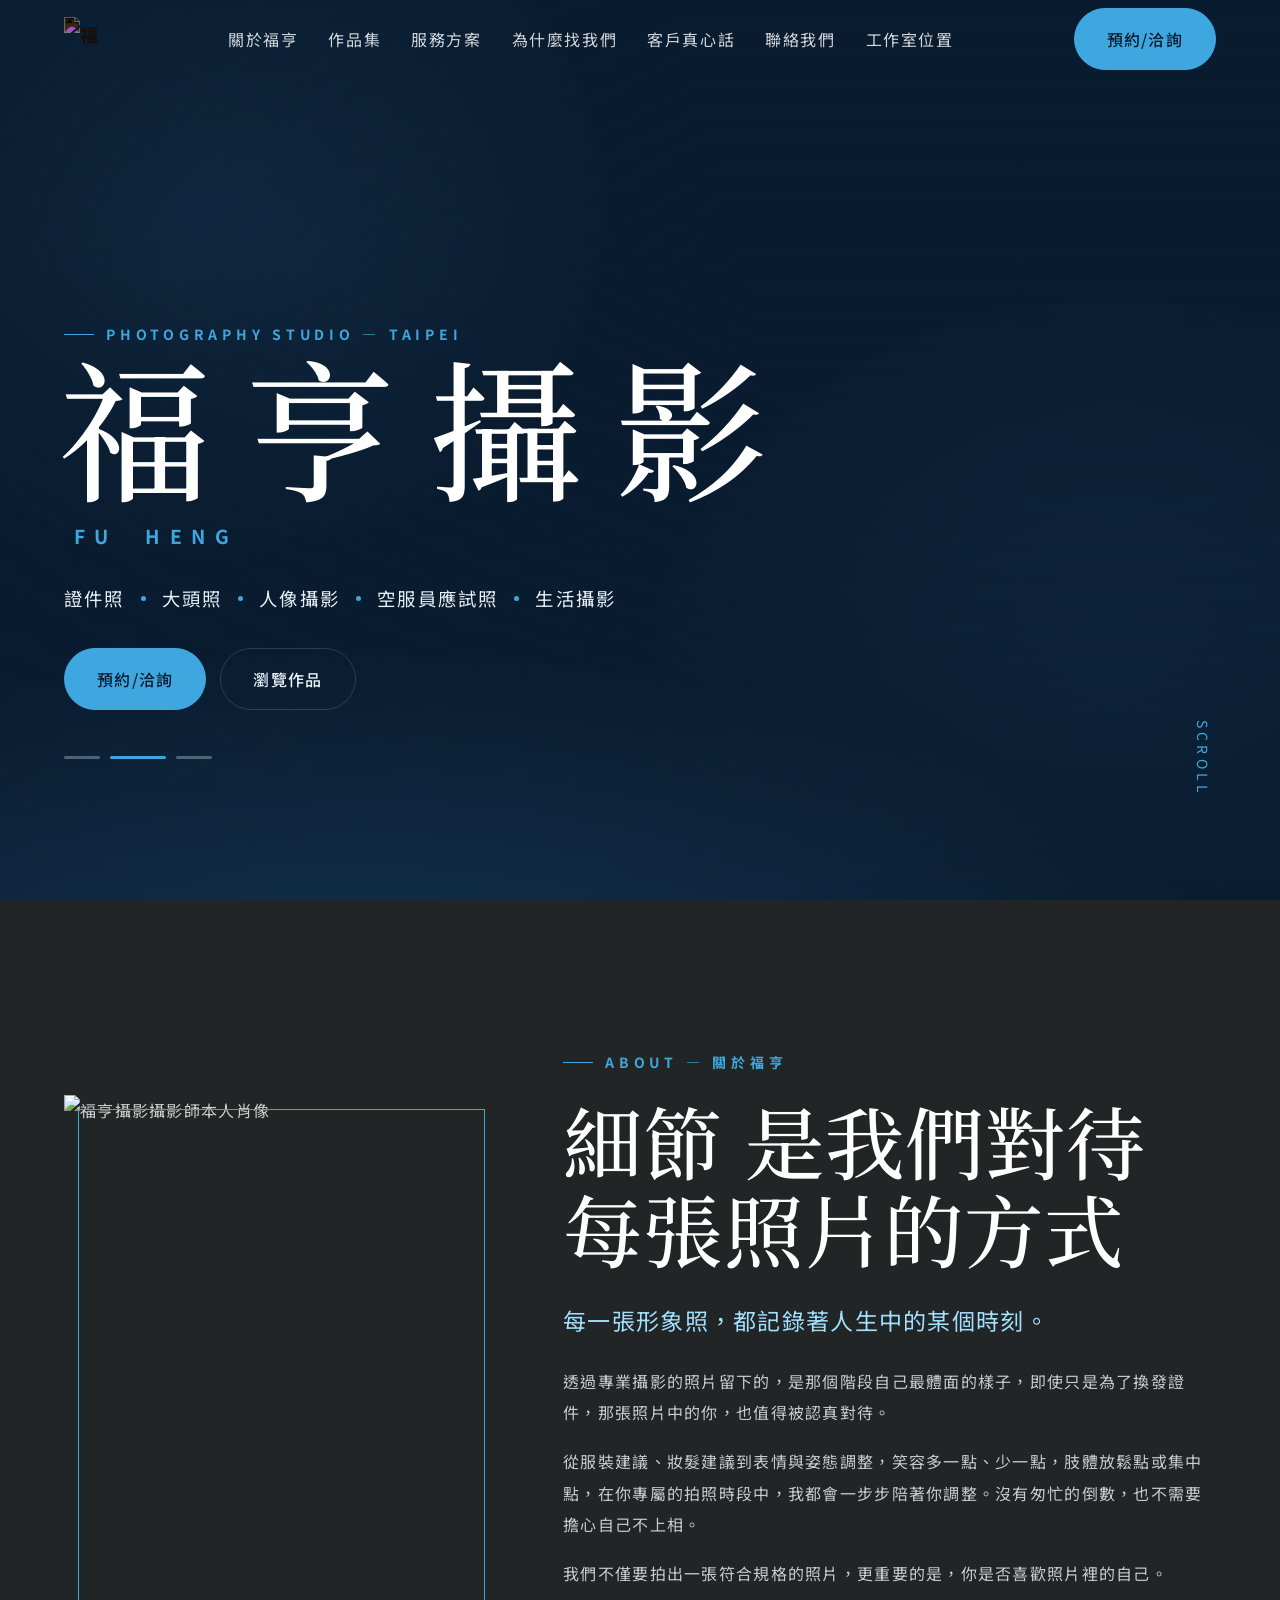
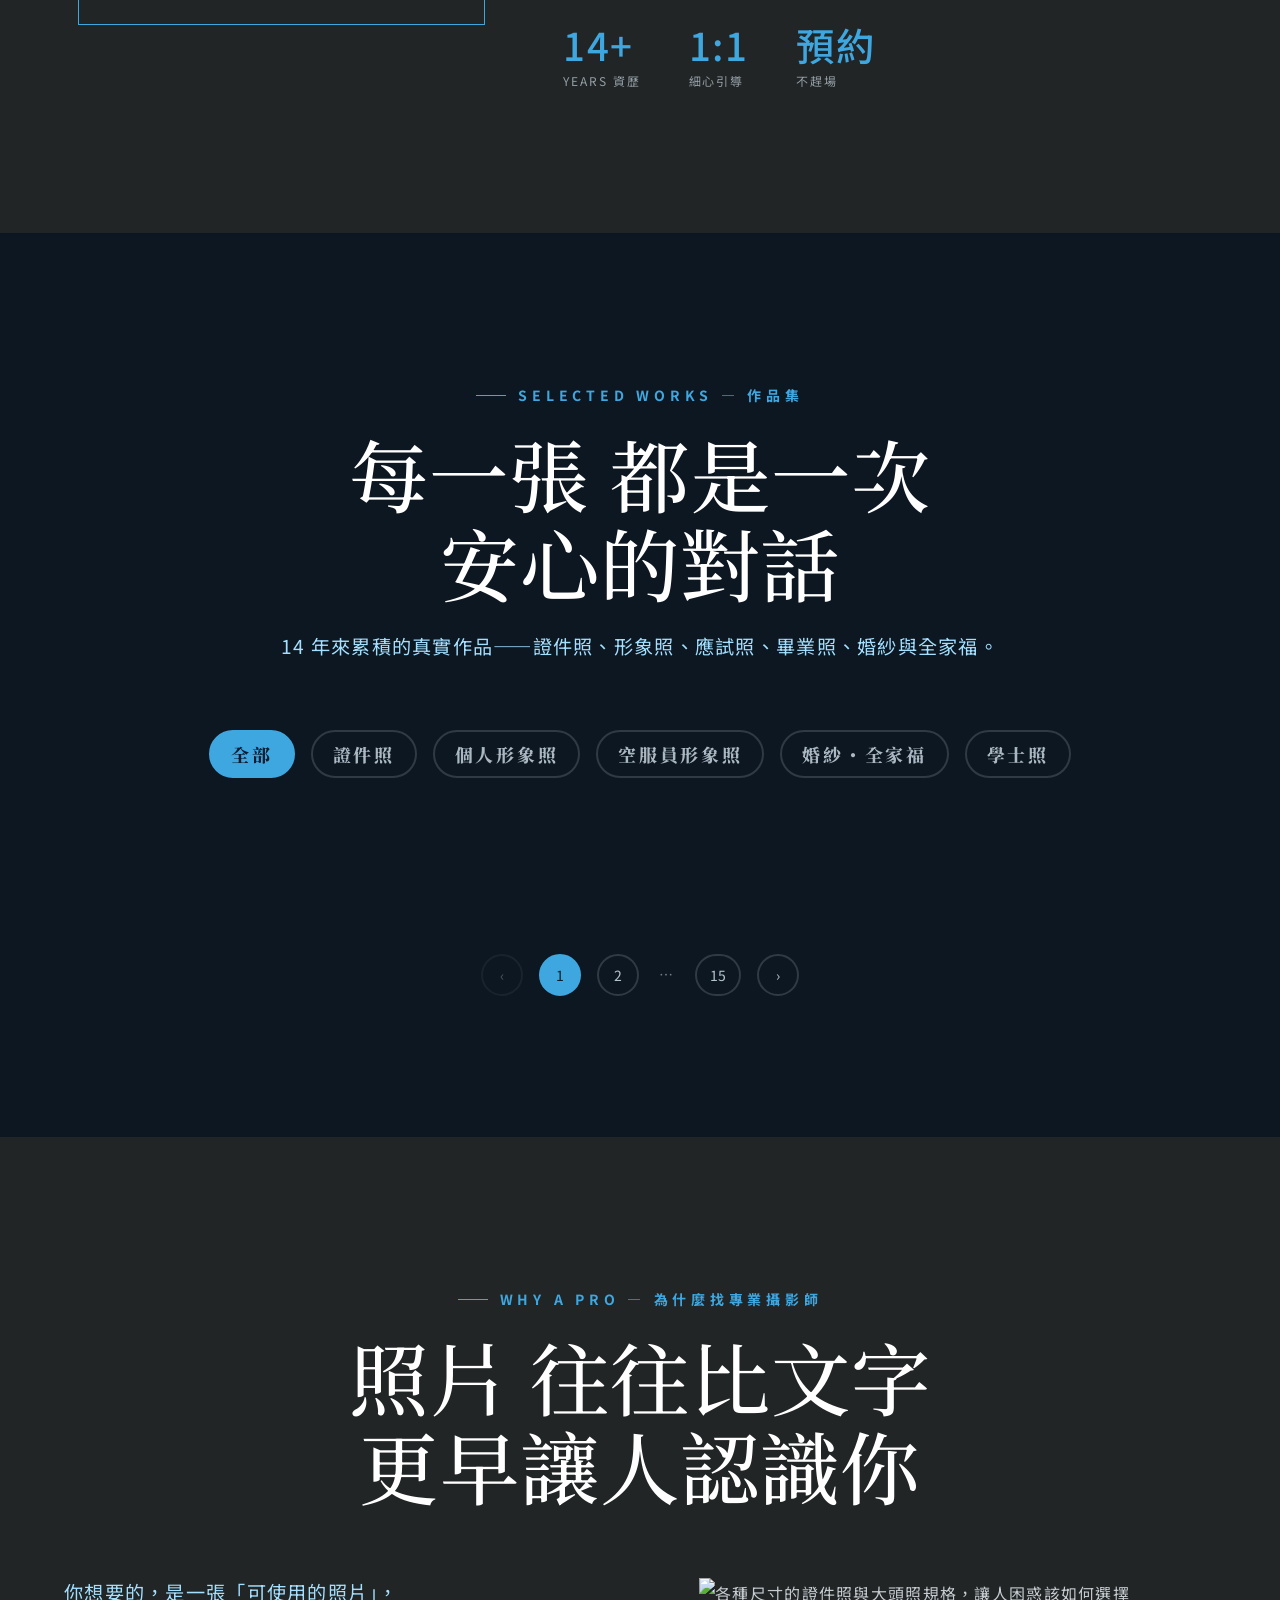
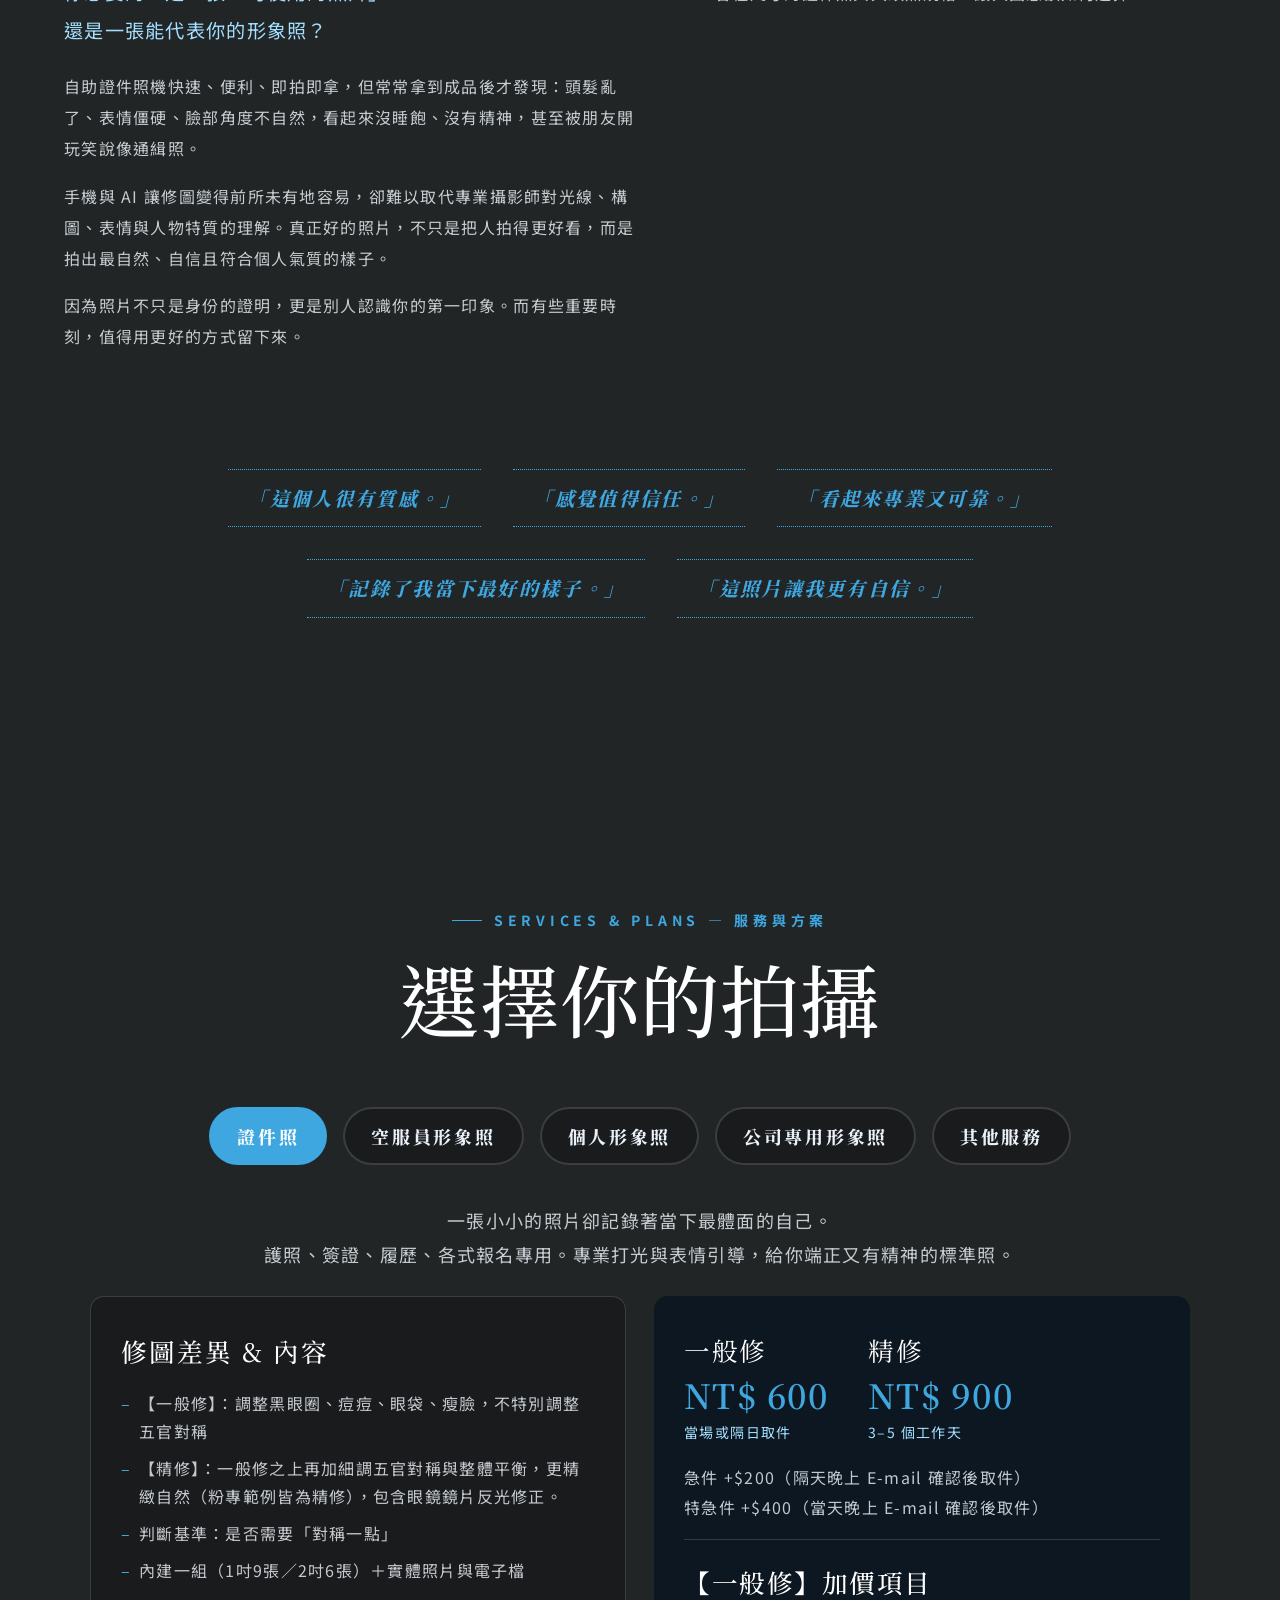
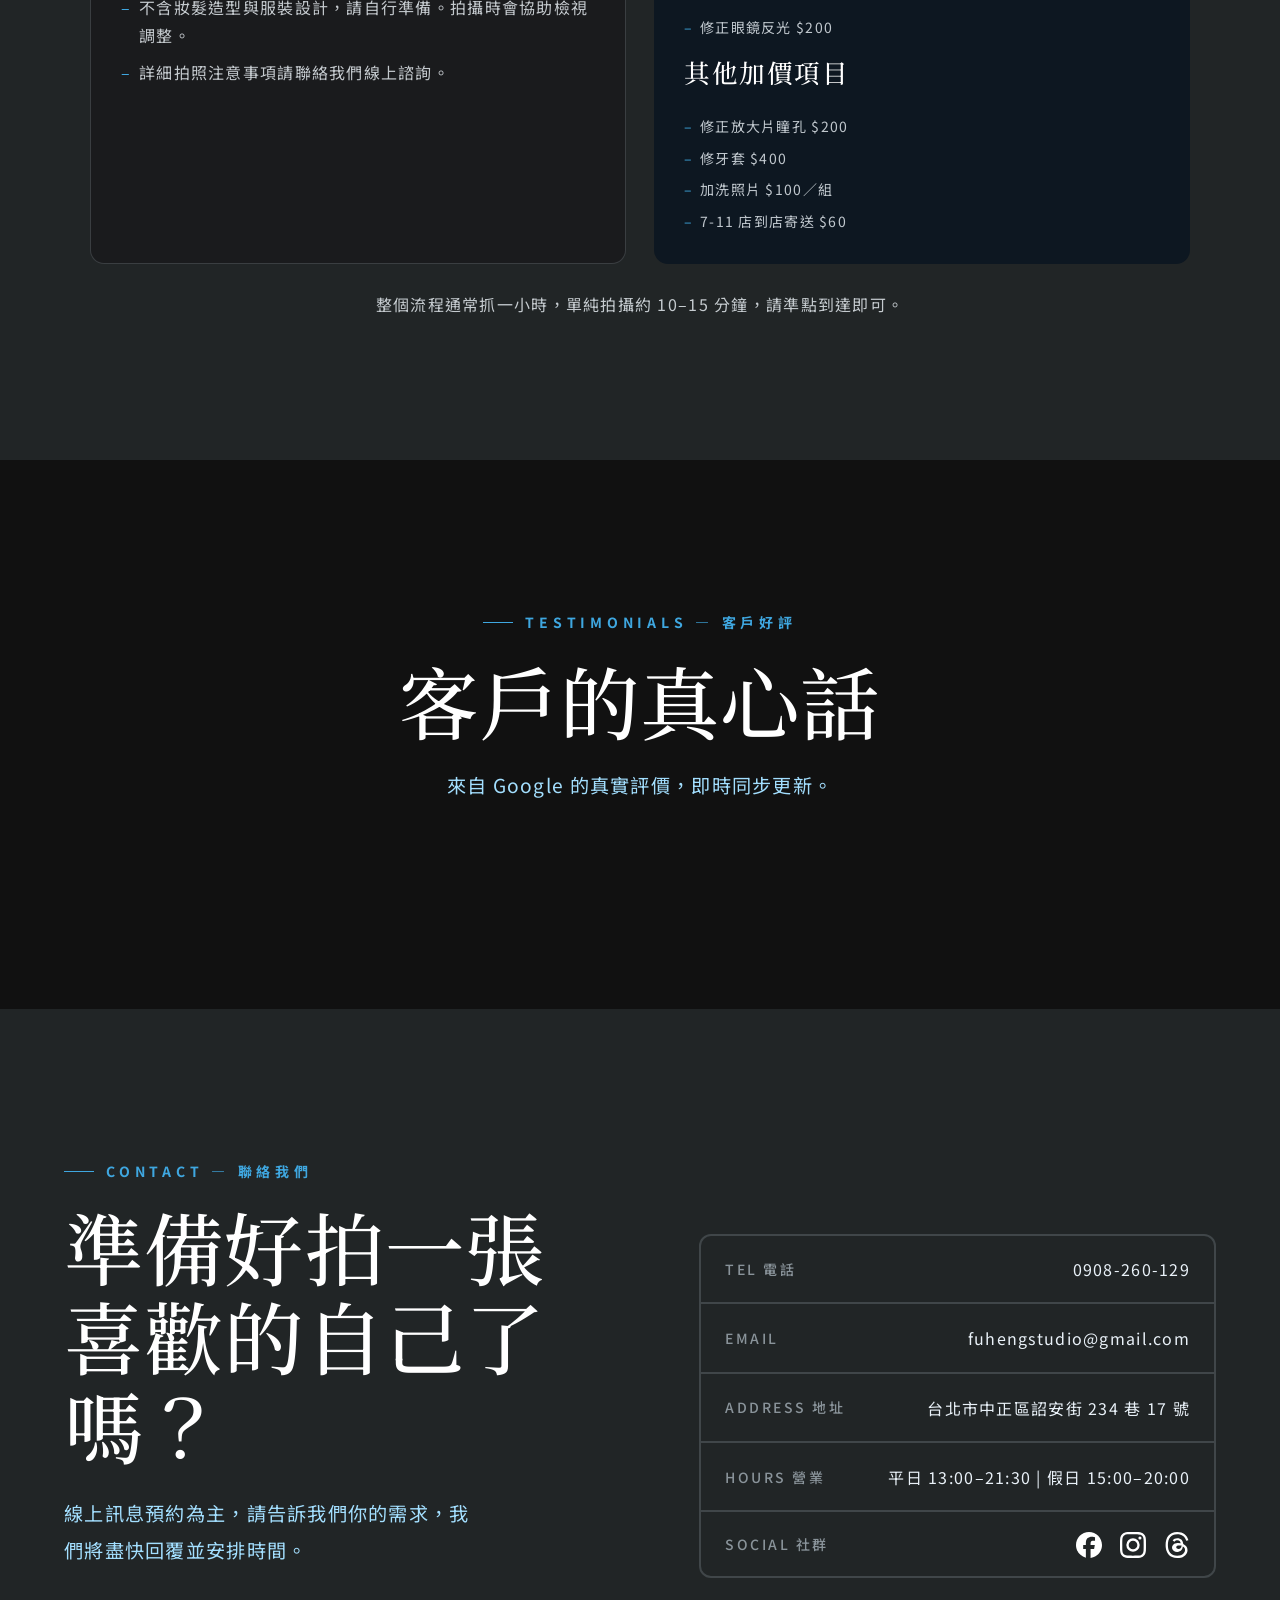
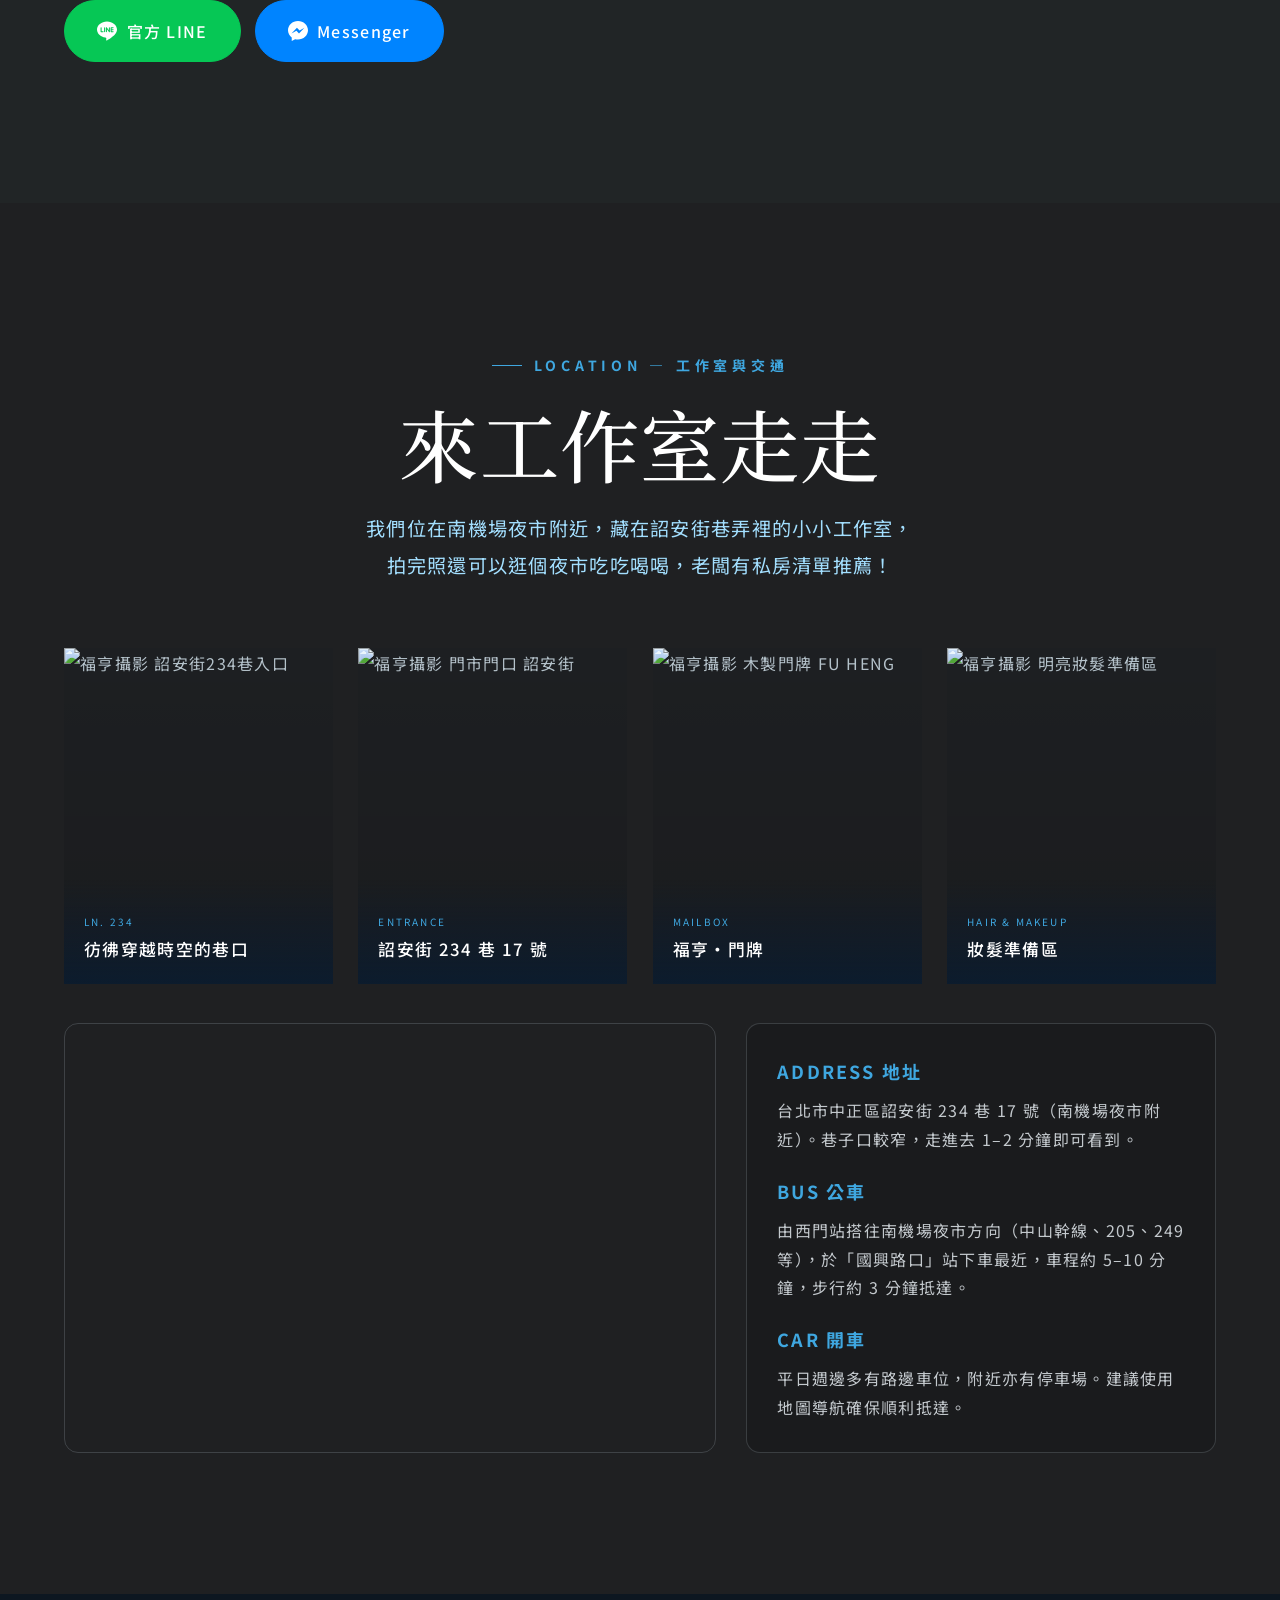
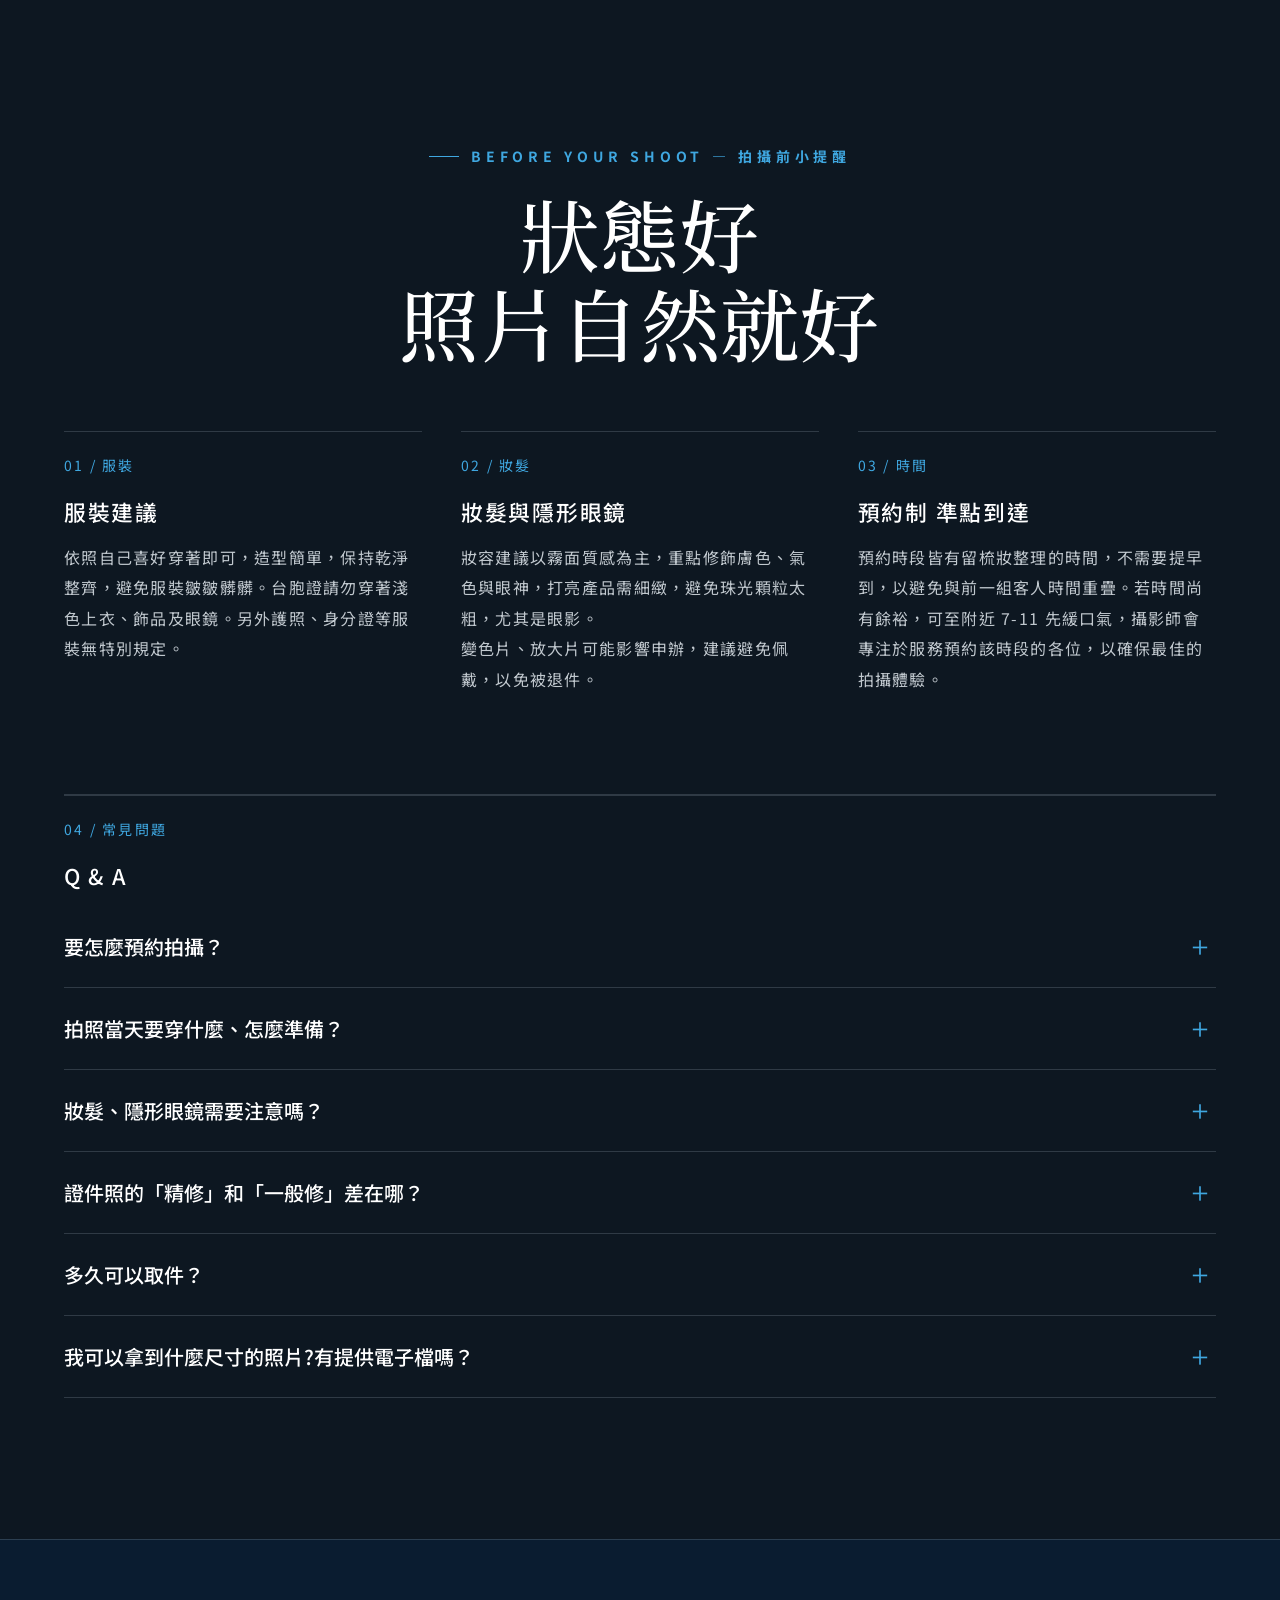
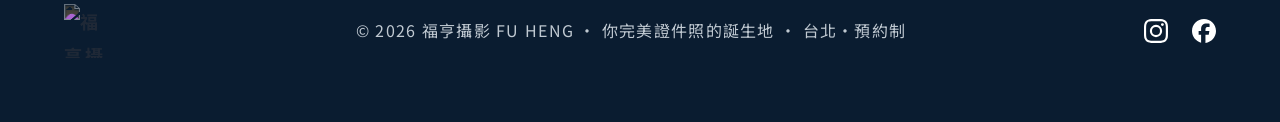
==== commit 644da3d4: "no message" ====
--- a/ikemoto-blue/index.html
+++ b/ikemoto-blue/index.html
@@ -329,6 +329,10 @@
                   loading="lazy"></span></span><span class="gmeta"><span class="gtag">ID Photo</span><span class="gtitle">證件照</span></span></a>
           <a class="gitem" data-lightbox data-cat="id" href="#"><span class="gframe"><span class="gpara"><img src="https://media.fuheng-studio.com/static/pf37.jpg" alt="福亨攝影 證件照作品"
                   loading="lazy"></span></span><span class="gmeta"><span class="gtag">ID Photo</span><span class="gtitle">證件照</span></span></a>
+          <a class="gitem" data-lightbox data-cat="id" href="#"><span class="gframe"><span class="gpara"><img src="https://media.fuheng-studio.com/static/pf55.jpg" alt="福亨攝影 證件照作品"
+                  loading="lazy"></span></span><span class="gmeta"><span class="gtag">ID Photo</span><span class="gtitle">證件照</span></span></a>
+          <a class="gitem" data-lightbox data-cat="id" href="#"><span class="gframe"><span class="gpara"><img src="https://media.fuheng-studio.com/static/pf56.jpg" alt="福亨攝影 證件照作品"
+                  loading="lazy"></span></span><span class="gmeta"><span class="gtag">ID Photo</span><span class="gtitle">證件照</span></span></a>
           <a class="gitem" data-lightbox data-cat="id" href="#"><span class="gframe"><span class="gpara"><img src="https://media.fuheng-studio.com/static/pf38.jpg" alt="福亨攝影 證件照作品"
                   loading="lazy"></span></span><span class="gmeta"><span class="gtag">ID Photo</span><span class="gtitle">證件照</span></span></a>
           <a class="gitem" data-lightbox data-cat="id" href="#"><span class="gframe"><span class="gpara"><img src="https://media.fuheng-studio.com/static/pf39.jpg" alt="福亨攝影 證件照作品"
@@ -341,6 +345,11 @@
                   loading="lazy"></span></span><span class="gmeta"><span class="gtag">ID Photo</span><span class="gtitle">證件照</span></span></a>
           <a class="gitem" data-lightbox data-cat="id" href="#"><span class="gframe"><span class="gpara"><img src="https://media.fuheng-studio.com/static/pf43.jpg" alt="福亨攝影 證件照作品"
                   loading="lazy"></span></span><span class="gmeta"><span class="gtag">ID Photo</span><span class="gtitle">證件照</span></span></a>
+          <a class="gitem" data-lightbox data-cat="id" href="#"><span class="gframe"><span class="gpara"><img src="https://media.fuheng-studio.com/static/pf54.jpg" alt="福亨攝影 證件照作品"
+                  loading="lazy"></span></span><span class="gmeta"><span class="gtag">ID Photo</span><span class="gtitle">證件照</span></span></a>
+
+          <a class="gitem" data-lightbox data-cat="id" href="#"><span class="gframe"><span class="gpara"><img src="https://media.fuheng-studio.com/static/pf57.jpg" alt="福亨攝影 證件照作品"
+                  loading="lazy"></span></span><span class="gmeta"><span class="gtag">ID Photo</span><span class="gtitle">證件照</span></span></a>
           <a class="gitem" data-lightbox data-cat="id" href="#"><span class="gframe"><span class="gpara"><img src="https://media.fuheng-studio.com/static/pf44.jpg" alt="福亨攝影 證件照作品"
                   loading="lazy"></span></span><span class="gmeta"><span class="gtag">ID Photo</span><span class="gtitle">證件照</span></span></a>
           <a class="gitem" data-lightbox data-cat="id" href="#"><span class="gframe"><span class="gpara"><img src="https://media.fuheng-studio.com/static/pf45.jpg" alt="福亨攝影 證件照作品"
@@ -348,14 +357,6 @@
           <a class="gitem" data-lightbox data-cat="id" href="#"><span class="gframe"><span class="gpara"><img src="https://media.fuheng-studio.com/static/pf46.jpg" alt="福亨攝影 證件照作品"
                   loading="lazy"></span></span><span class="gmeta"><span class="gtag">ID Photo</span><span class="gtitle">證件照</span></span></a>
           <a class="gitem" data-lightbox data-cat="id" href="#"><span class="gframe"><span class="gpara"><img src="https://media.fuheng-studio.com/static/pf47.jpg" alt="福亨攝影 證件照作品"
-                  loading="lazy"></span></span><span class="gmeta"><span class="gtag">ID Photo</span><span class="gtitle">證件照</span></span></a>
-          <a class="gitem" data-lightbox data-cat="id" href="#"><span class="gframe"><span class="gpara"><img src="https://media.fuheng-studio.com/static/pf54.jpg" alt="福亨攝影 證件照作品"
-                  loading="lazy"></span></span><span class="gmeta"><span class="gtag">ID Photo</span><span class="gtitle">證件照</span></span></a>
-          <a class="gitem" data-lightbox data-cat="id" href="#"><span class="gframe"><span class="gpara"><img src="https://media.fuheng-studio.com/static/pf55.jpg" alt="福亨攝影 證件照作品"
-                  loading="lazy"></span></span><span class="gmeta"><span class="gtag">ID Photo</span><span class="gtitle">證件照</span></span></a>
-          <a class="gitem" data-lightbox data-cat="id" href="#"><span class="gframe"><span class="gpara"><img src="https://media.fuheng-studio.com/static/pf56.jpg" alt="福亨攝影 證件照作品"
-                  loading="lazy"></span></span><span class="gmeta"><span class="gtag">ID Photo</span><span class="gtitle">證件照</span></span></a>
-          <a class="gitem" data-lightbox data-cat="id" href="#"><span class="gframe"><span class="gpara"><img src="https://media.fuheng-studio.com/static/pf57.jpg" alt="福亨攝影 證件照作品"
                   loading="lazy"></span></span><span class="gmeta"><span class="gtag">ID Photo</span><span class="gtitle">證件照</span></span></a>
           <a class="gitem" data-lightbox data-cat="id" href="#"><span class="gframe"><span class="gpara"><img src="https://media.fuheng-studio.com/static/pf58.jpg" alt="福亨攝影 證件照作品"
                   loading="lazy"></span></span><span class="gmeta"><span class="gtag">ID Photo</span><span class="gtitle">證件照</span></span></a>
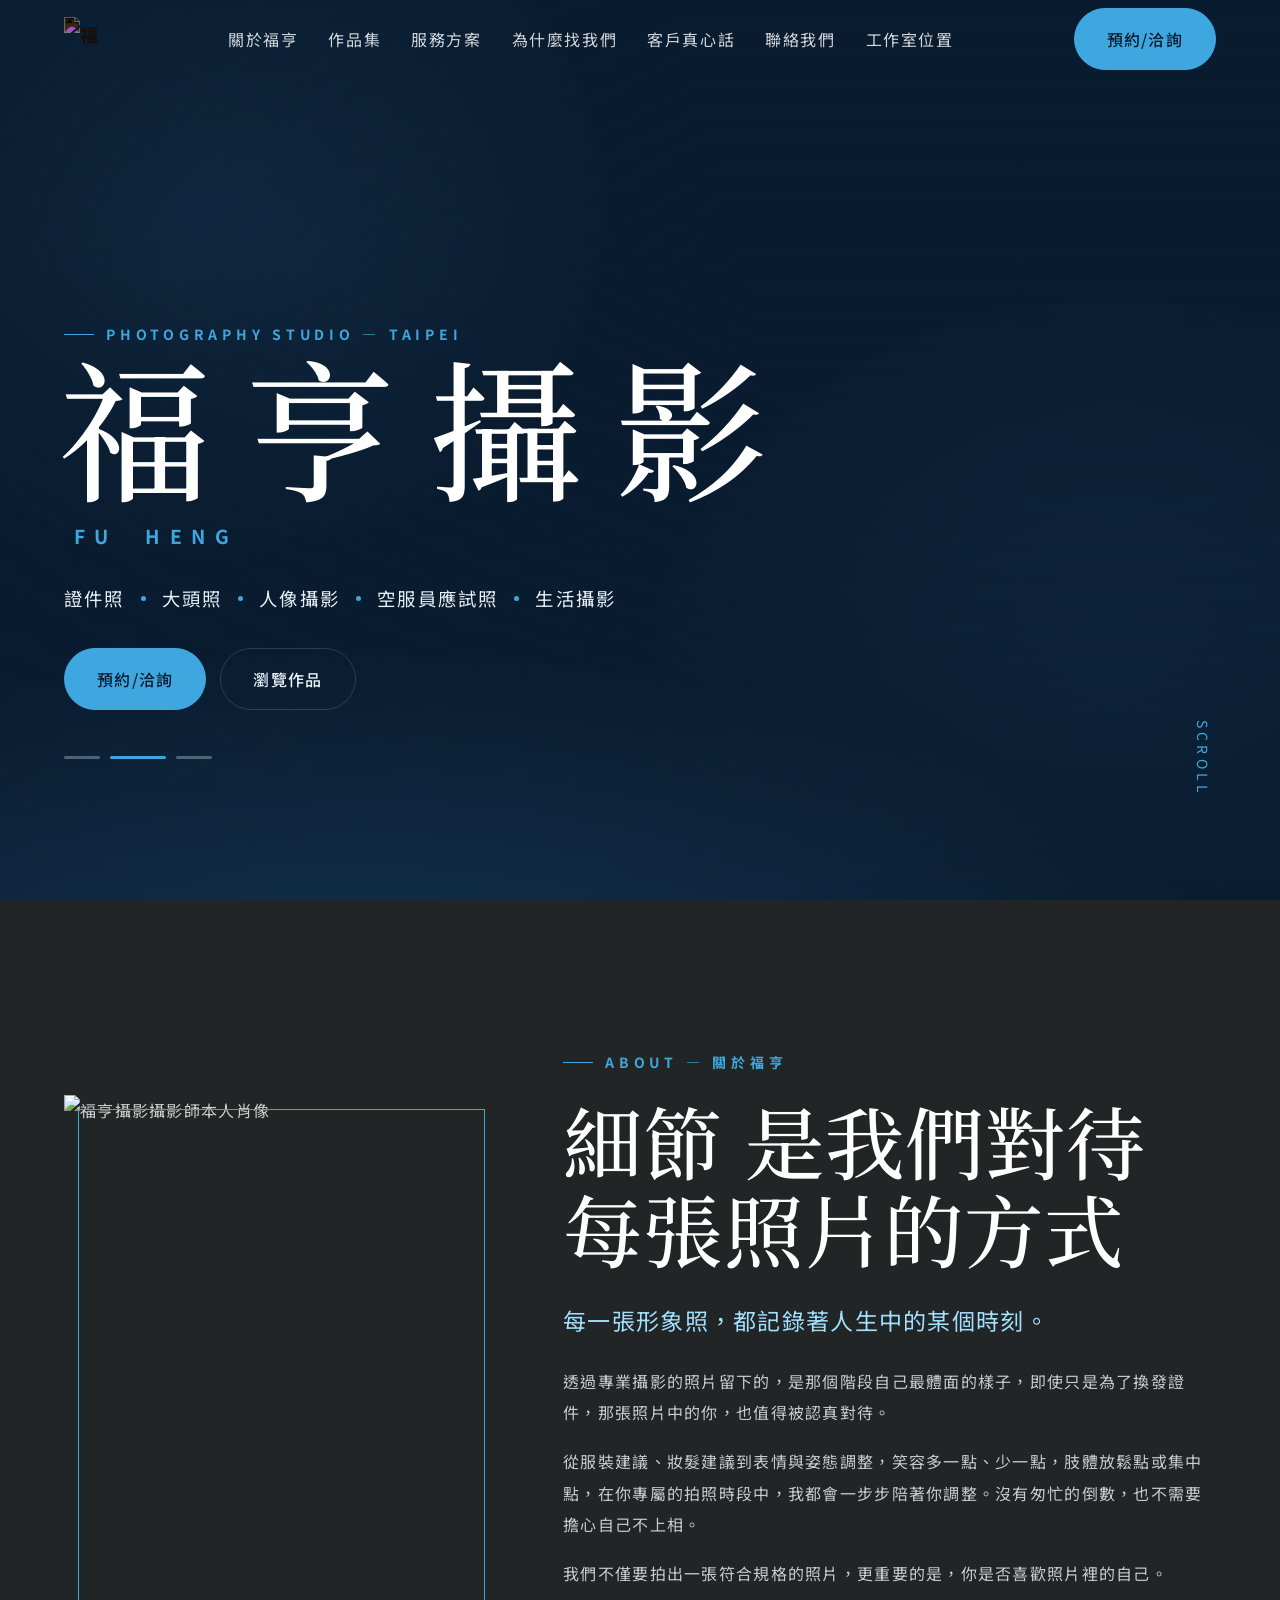
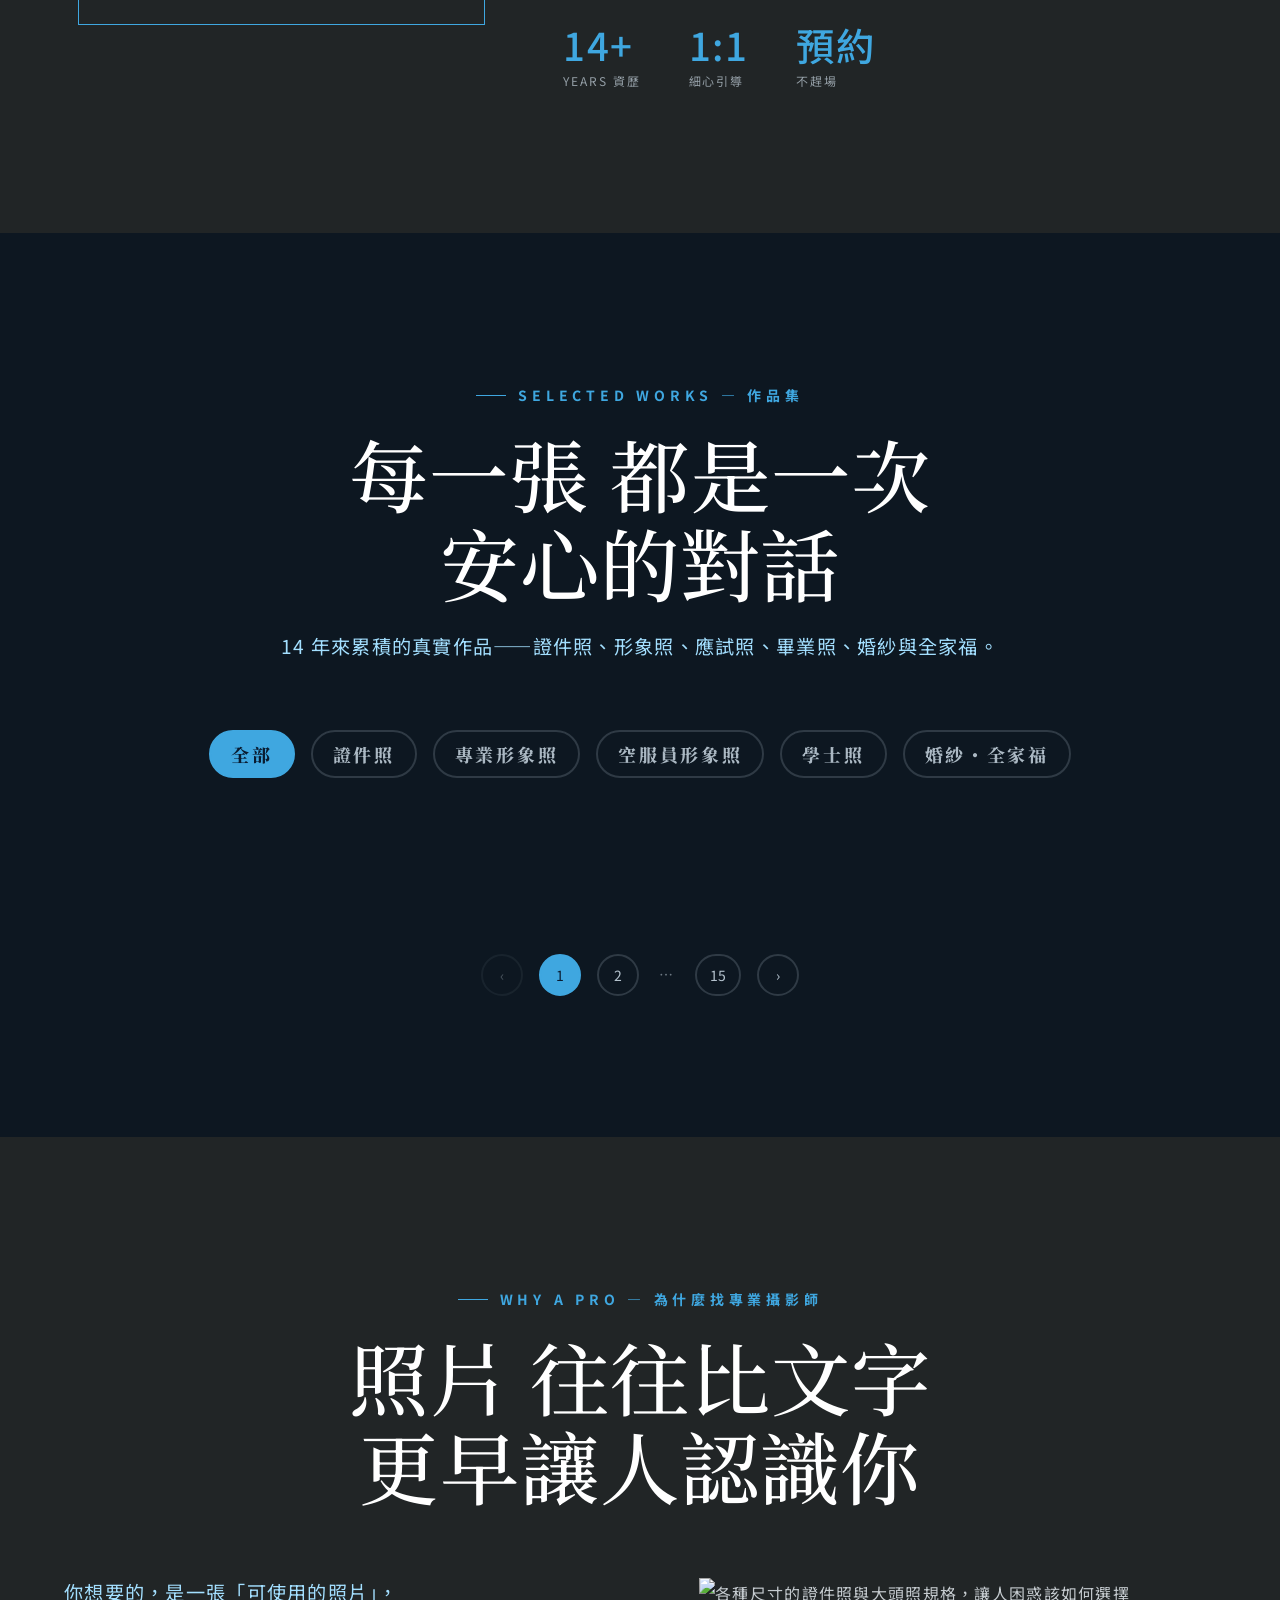
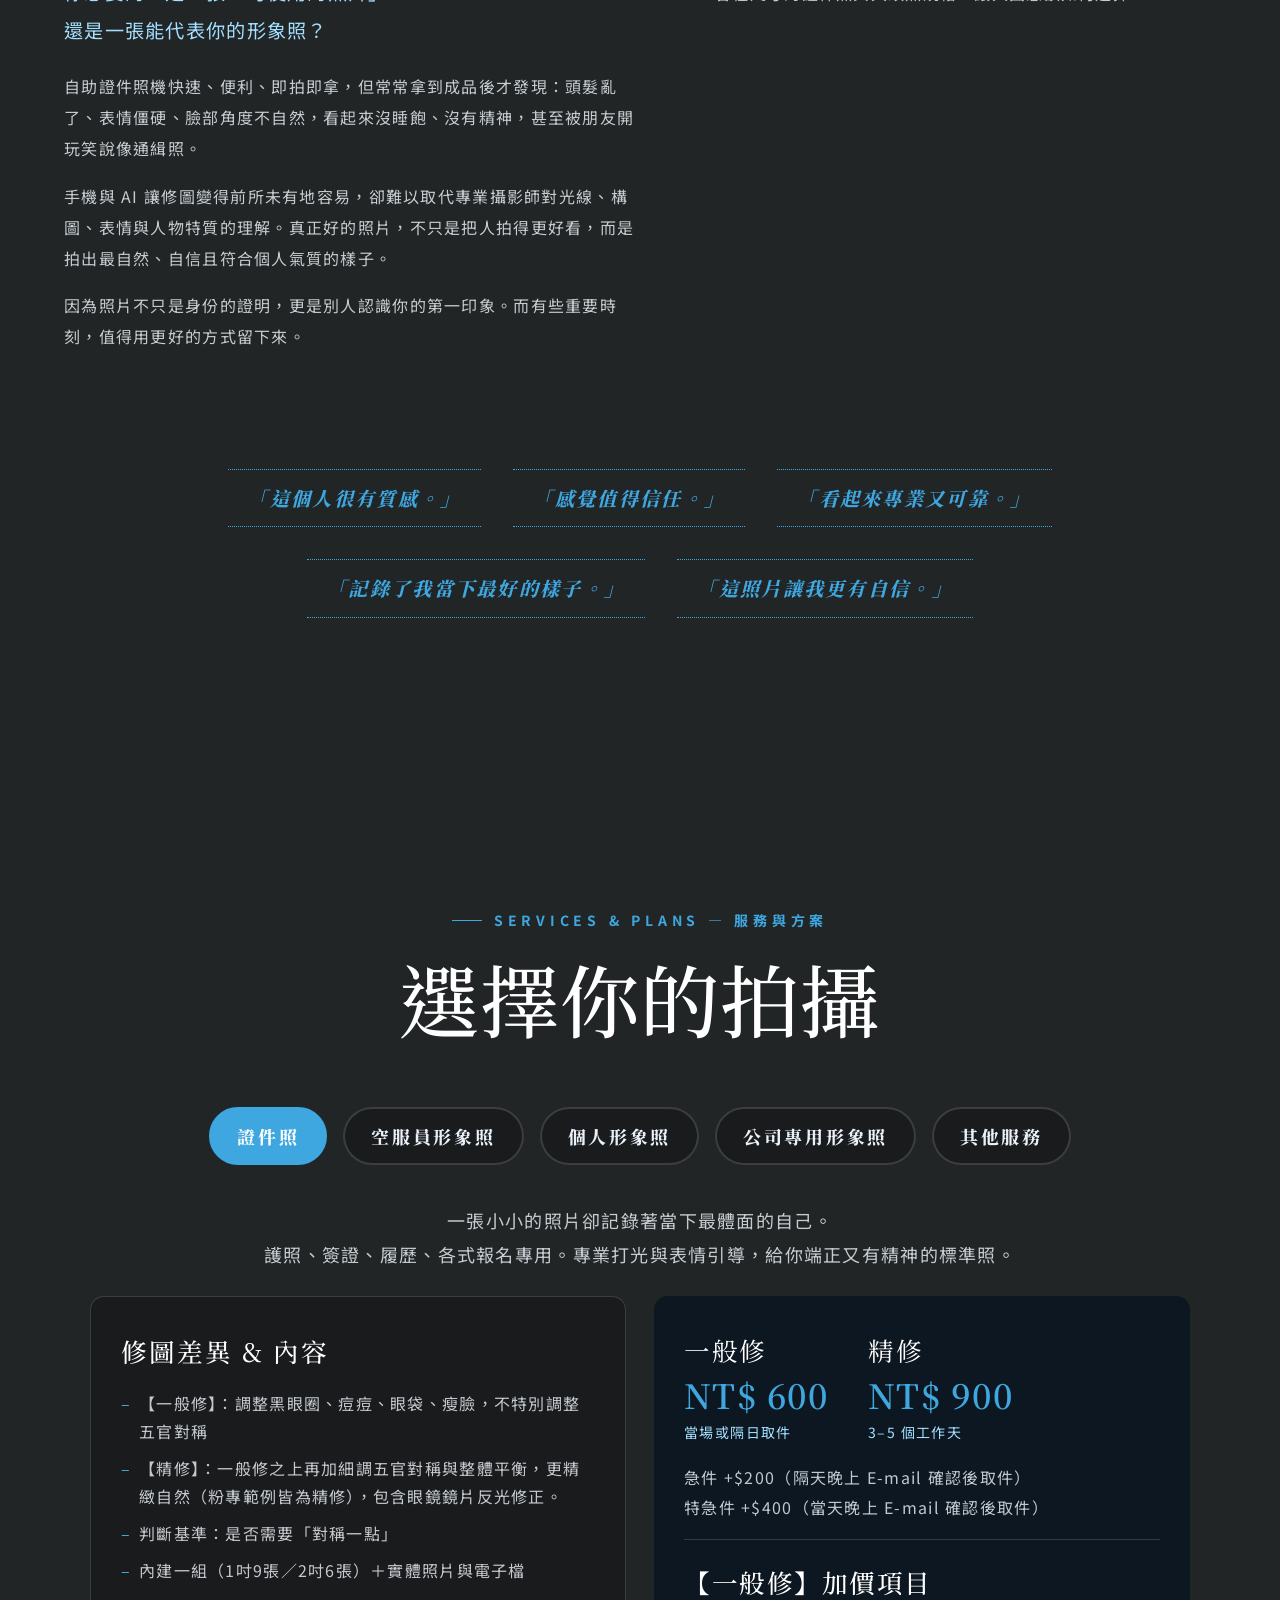
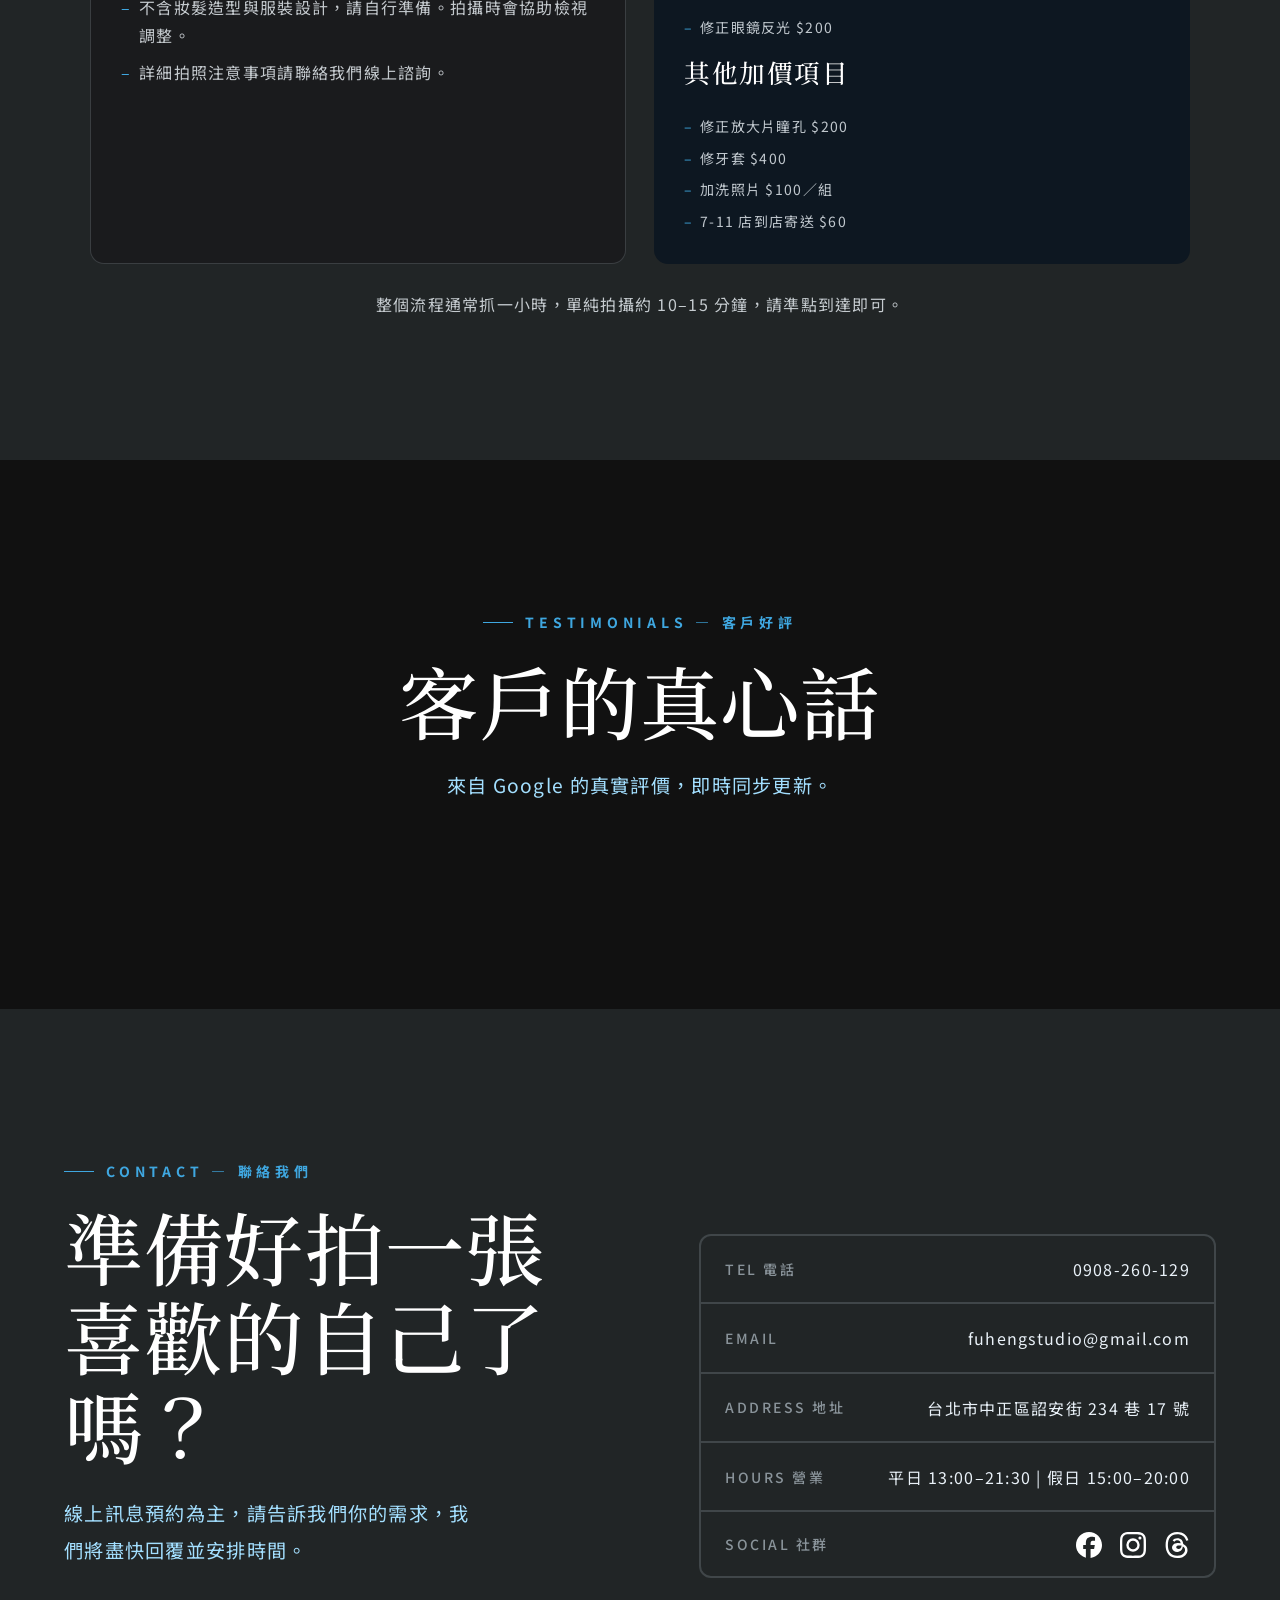
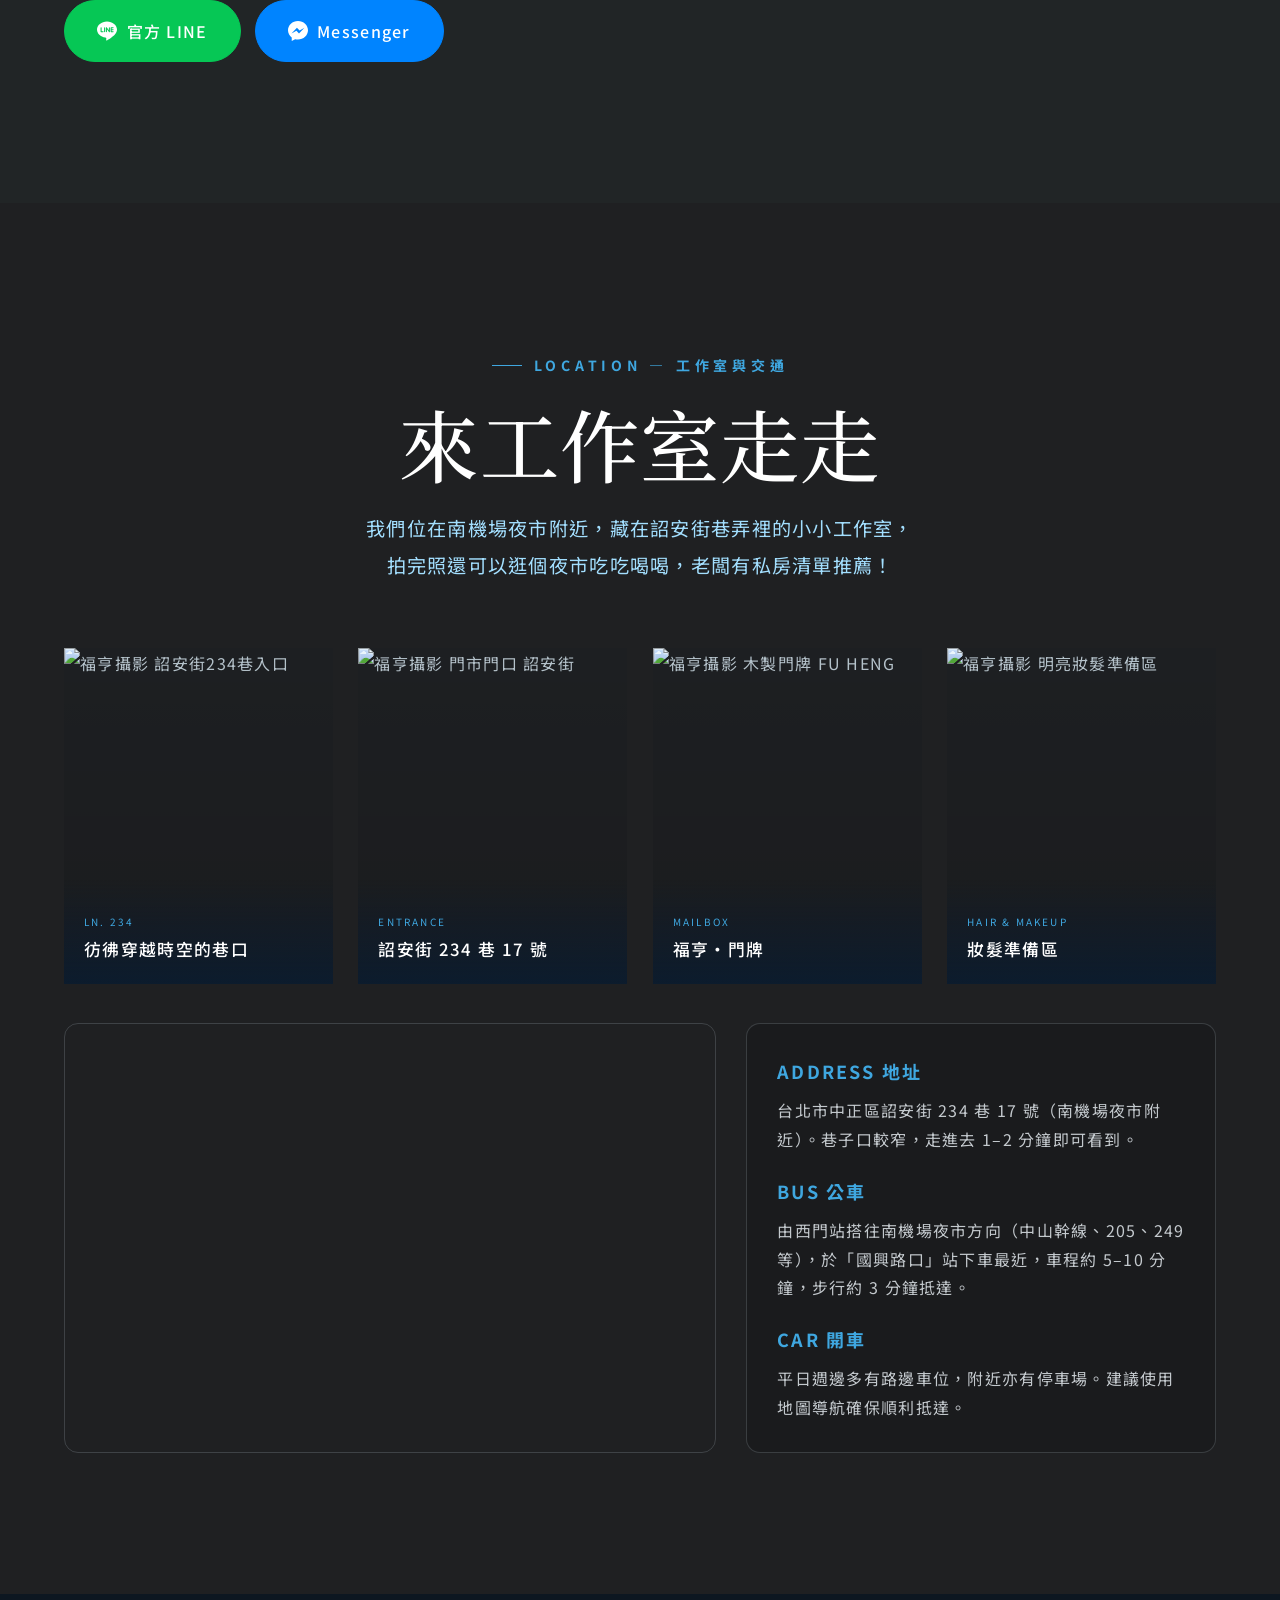
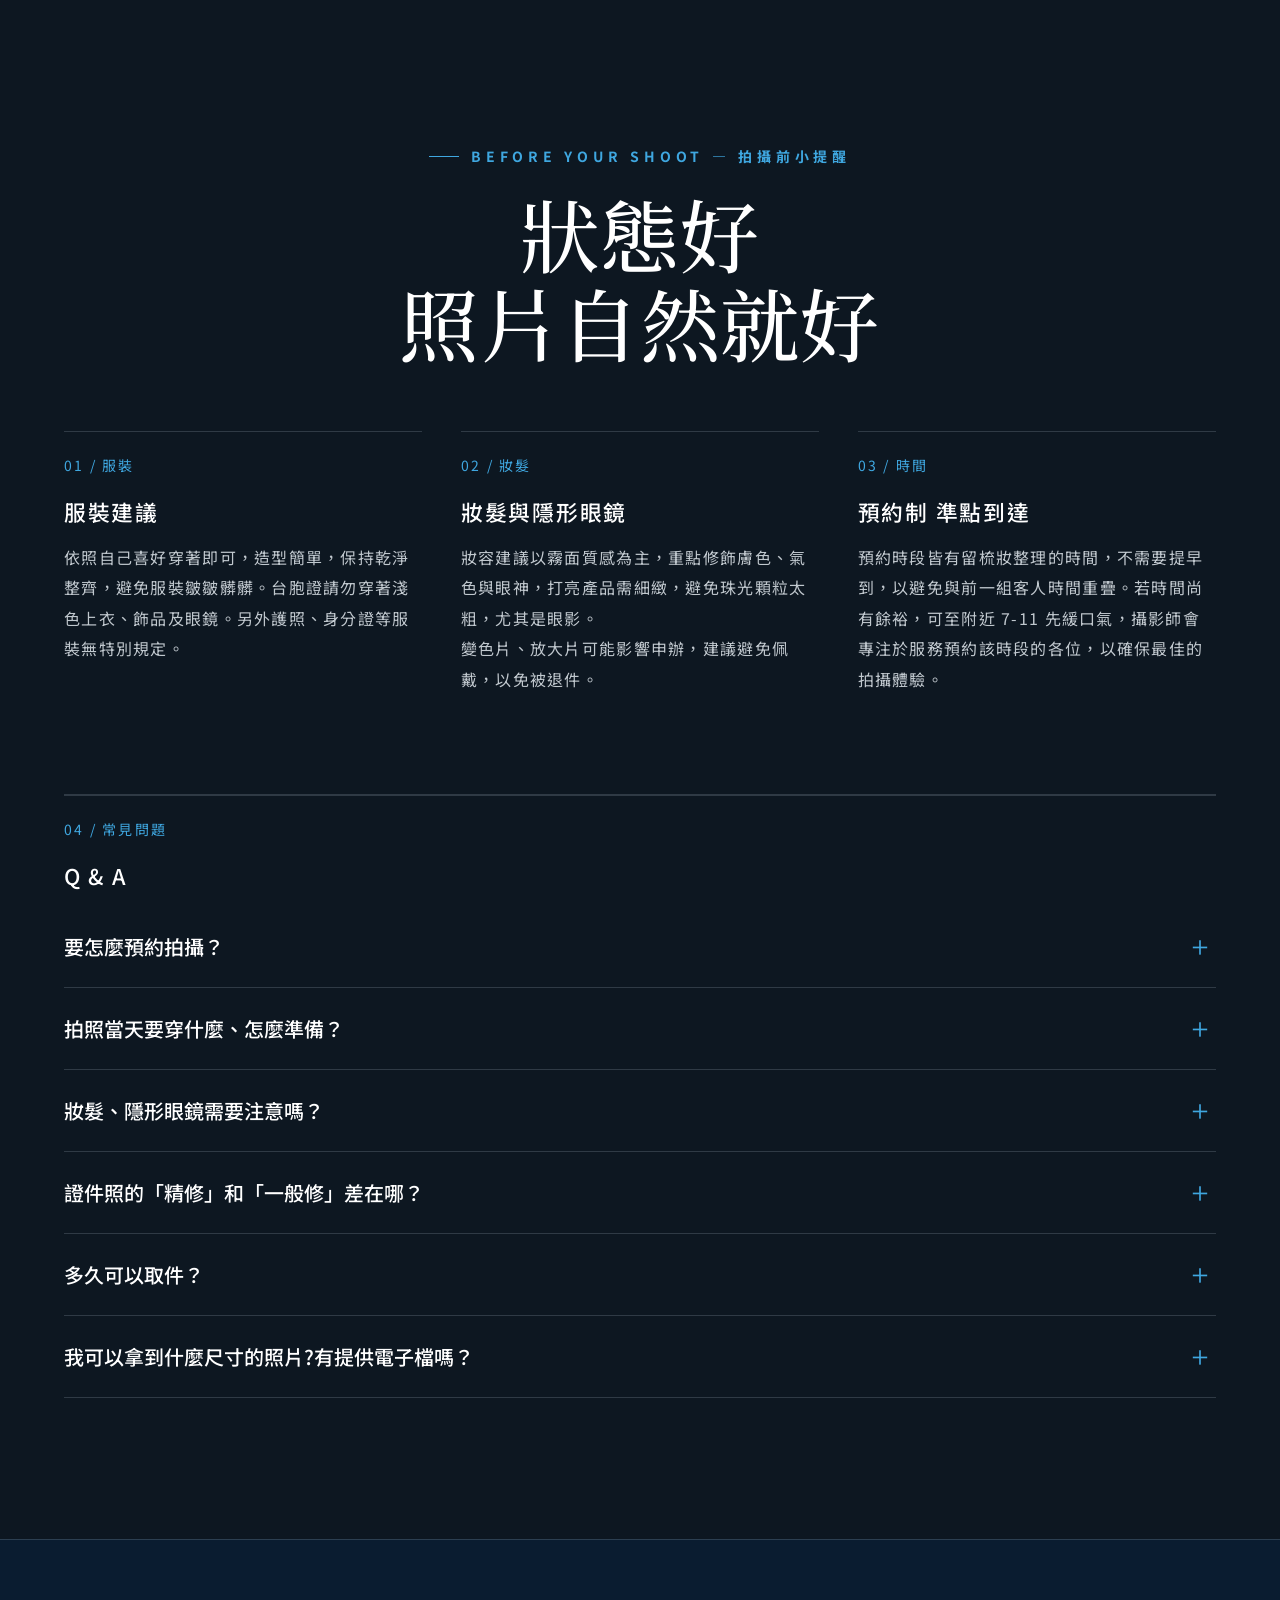
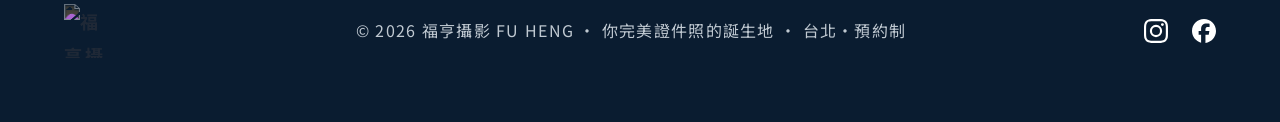
==== commit f6f7ba78: "no message" ====
--- a/ikemoto-blue/index.html
+++ b/ikemoto-blue/index.html
@@ -277,10 +277,10 @@
         <div class="pf-tabs" data-reveal role="tablist" aria-label="作品分類">
           <button class="pf-tab is-active" type="button" data-filter="all">全部</button>
           <button class="pf-tab" type="button" data-filter="id">證件照</button>
-          <button class="pf-tab" type="button" data-filter="profile">個人形象照</button>
+          <button class="pf-tab" type="button" data-filter="profile">專業形象照</button>
           <button class="pf-tab" type="button" data-filter="crew">空服員形象照</button>
+          <button class="pf-tab" type="button" data-filter="grad">學士照</button>
           <button class="pf-tab" type="button" data-filter="wedding">婚紗・全家福</button>
-          <button class="pf-tab" type="button" data-filter="grad">學士照</button>
         </div>
         <div class="gallery2">
           <a class="gitem" data-lightbox data-cat="profile" href="#"><span class="gframe"><span class="gpara"><img src="https://media.fuheng-studio.com/static/pf01.jpg" alt="福亨攝影 專業形象照作品"
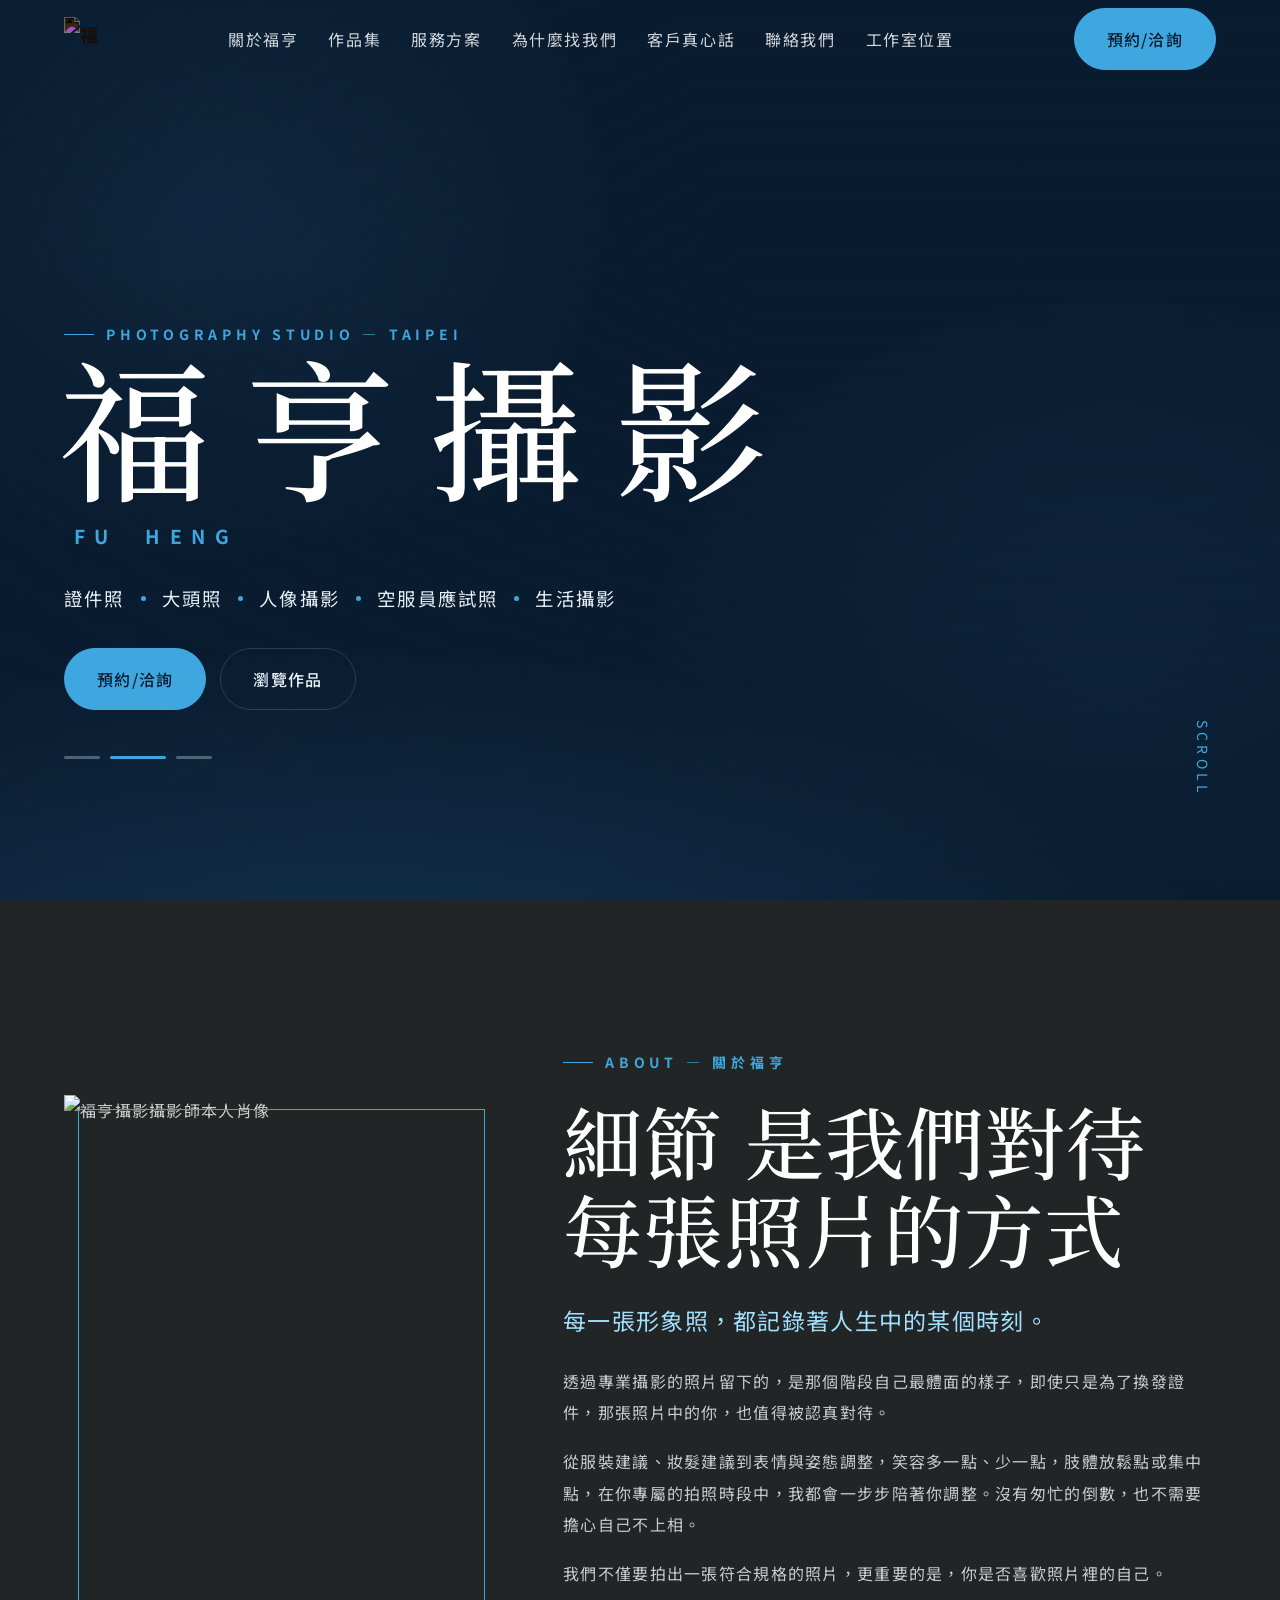
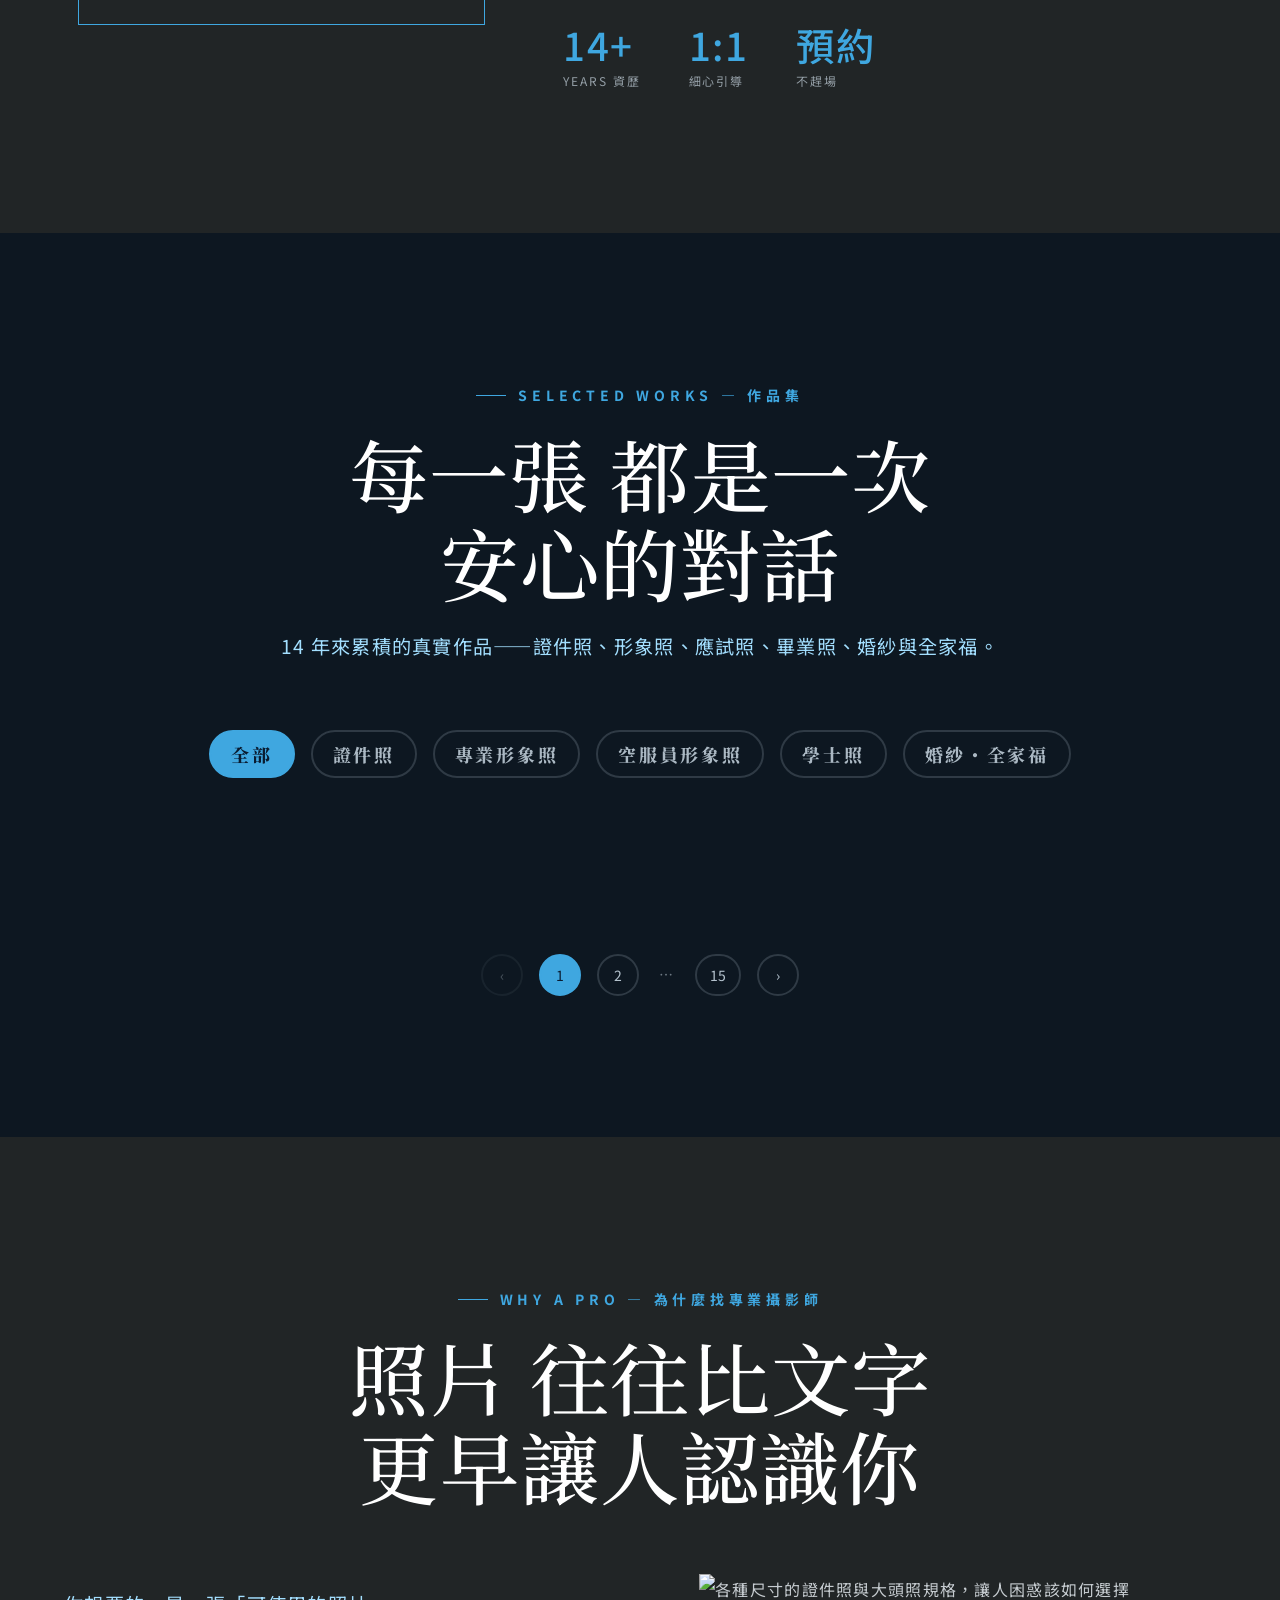
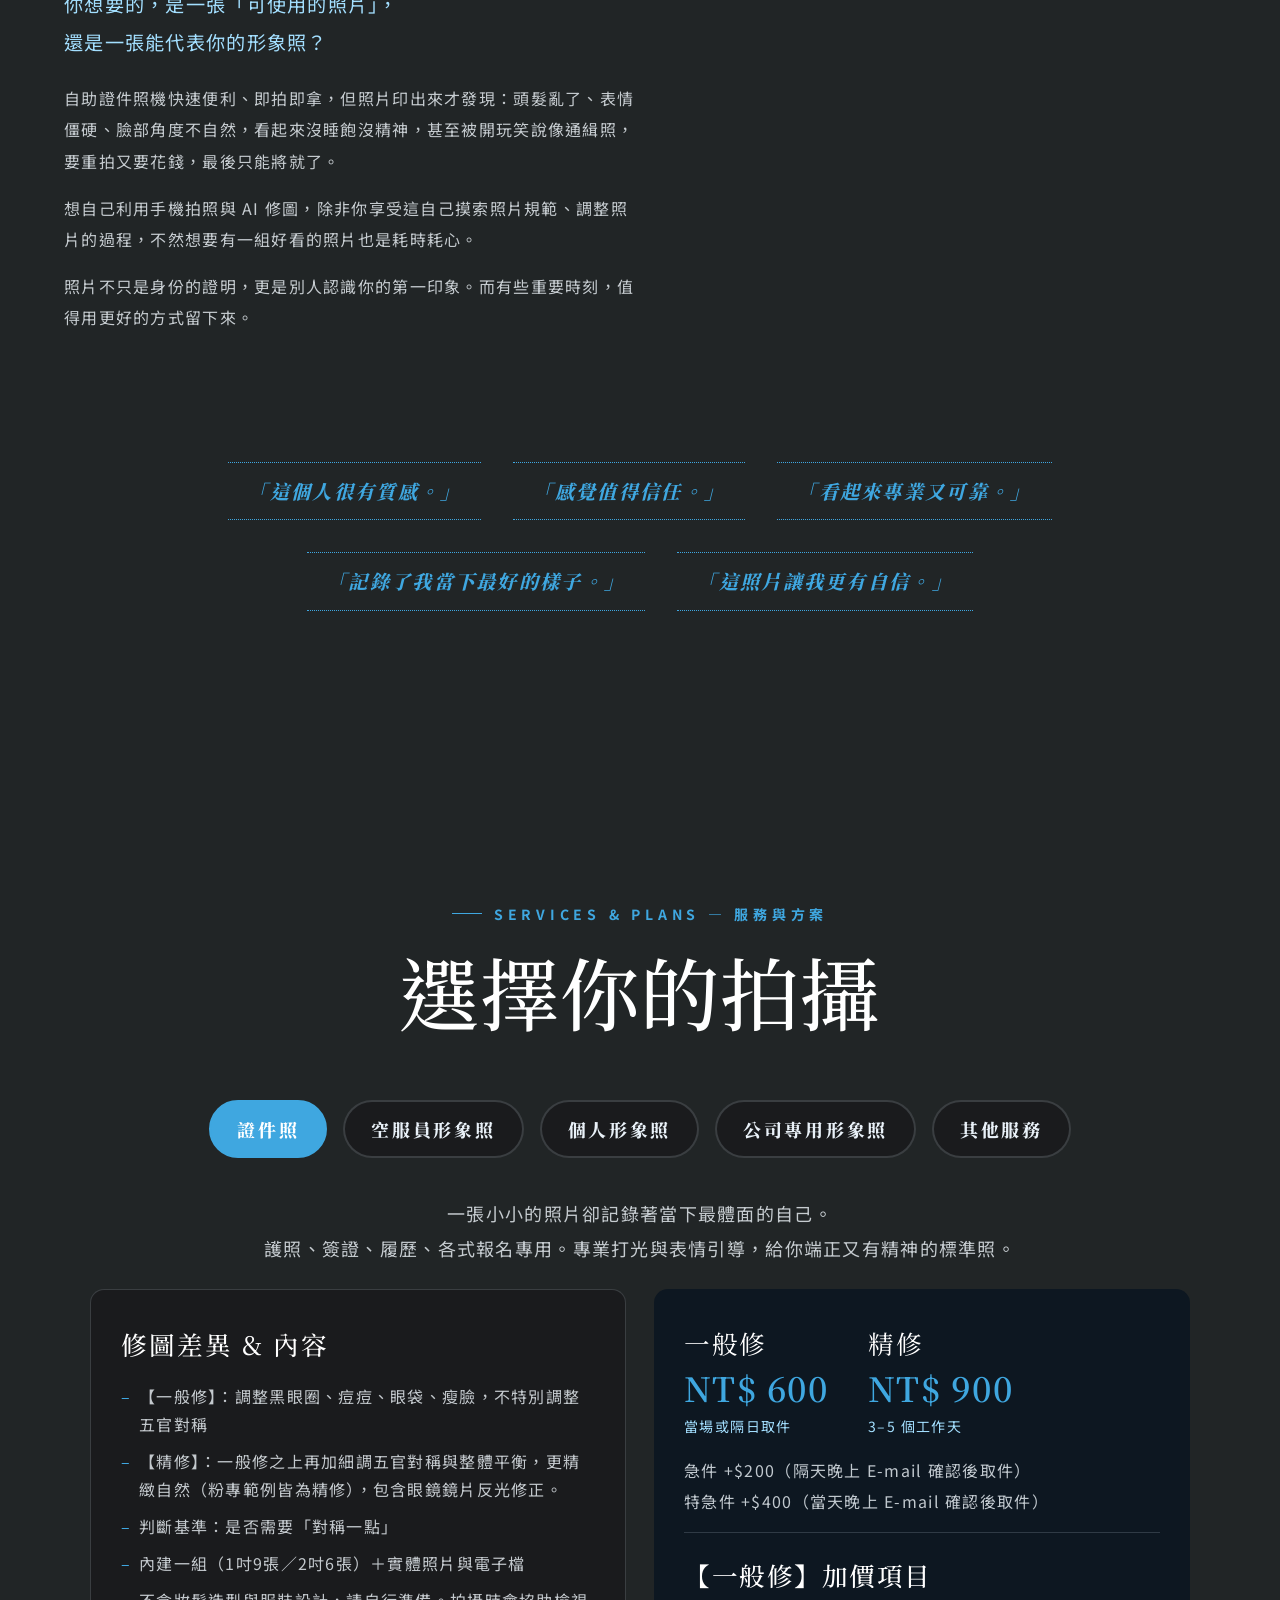
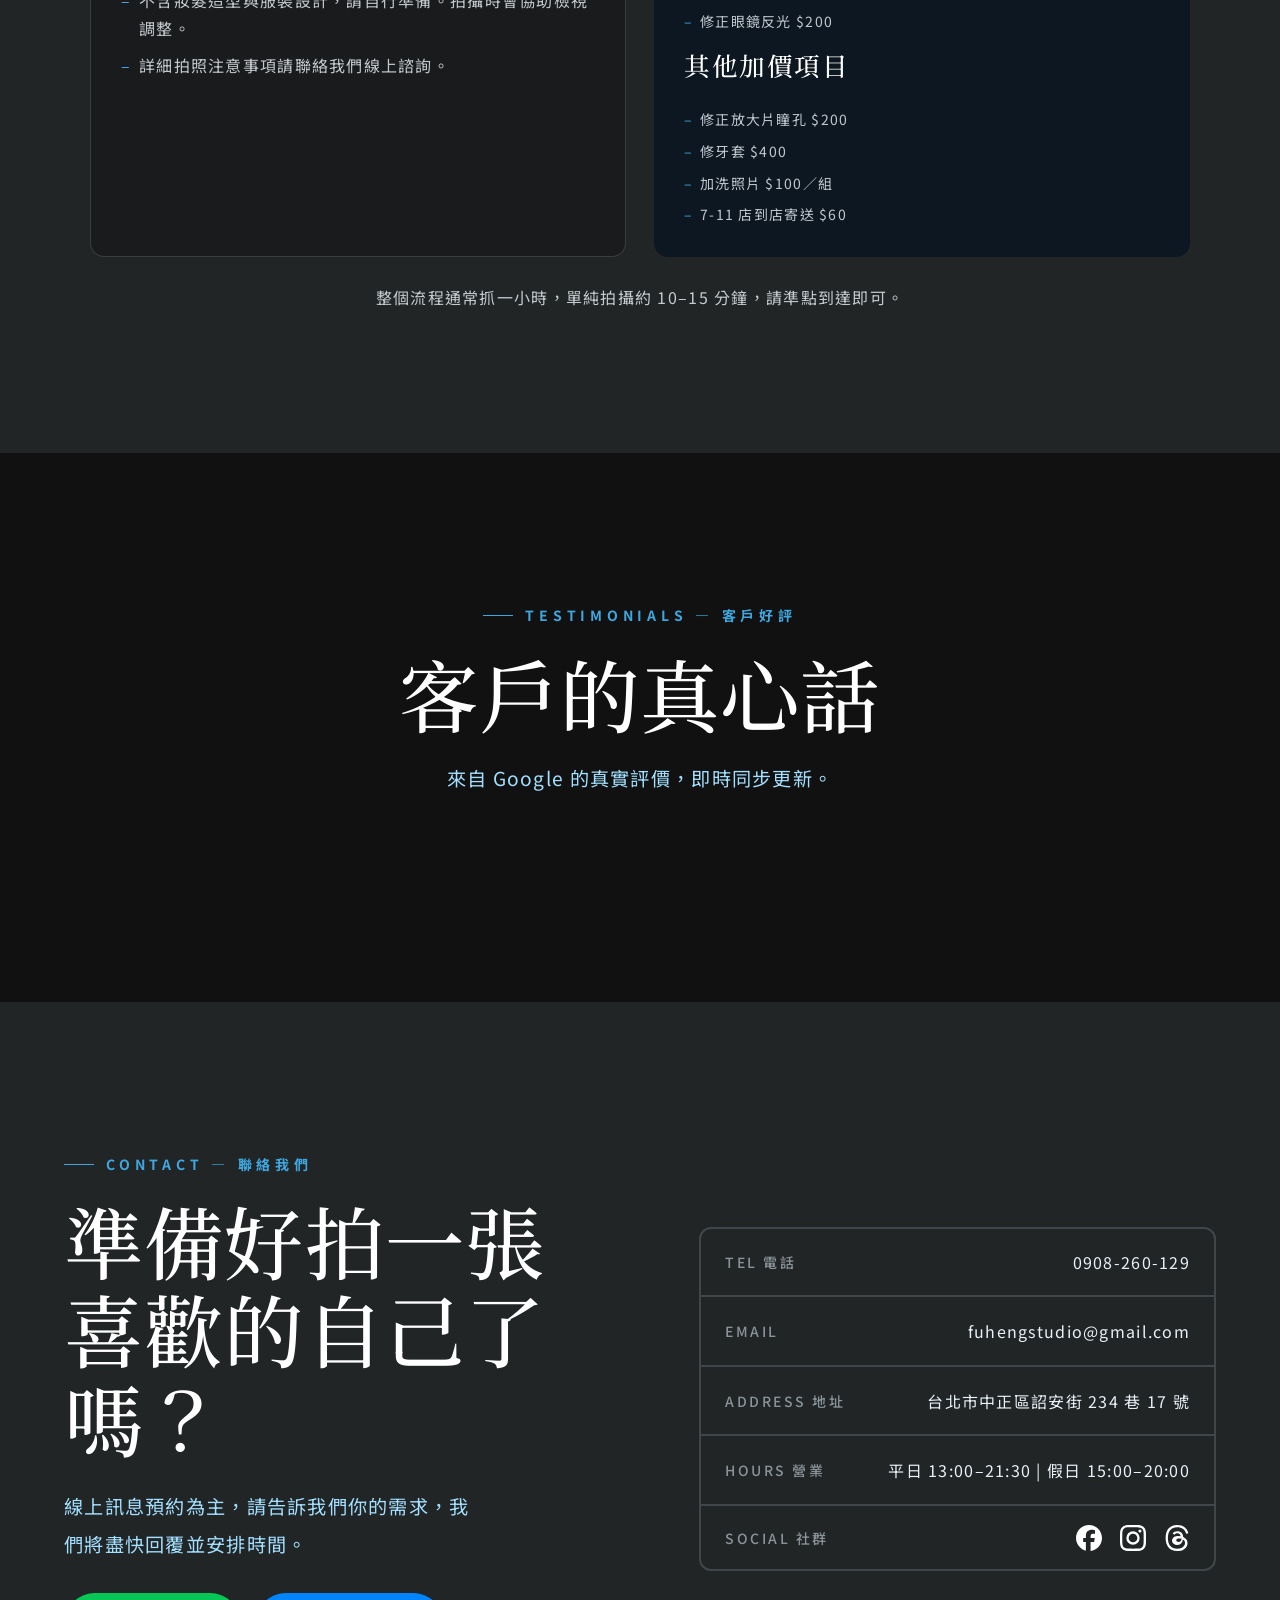
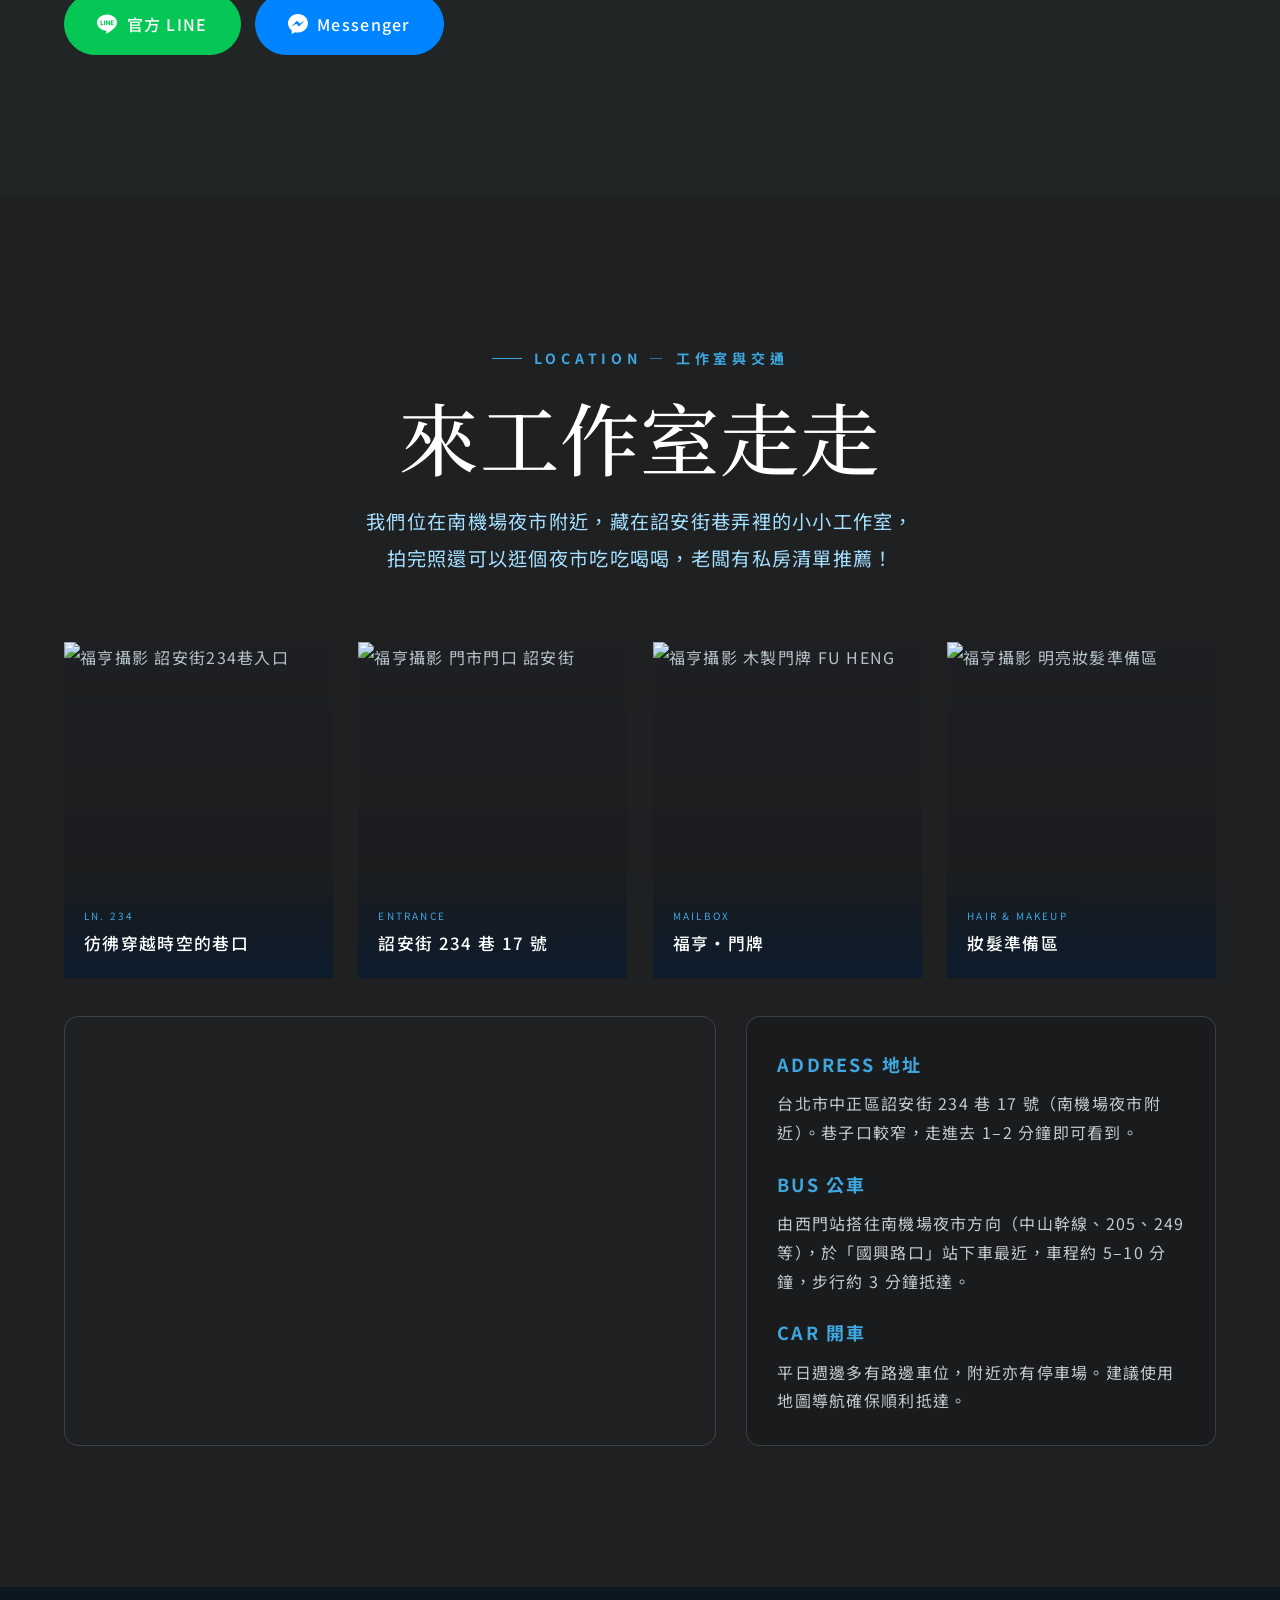
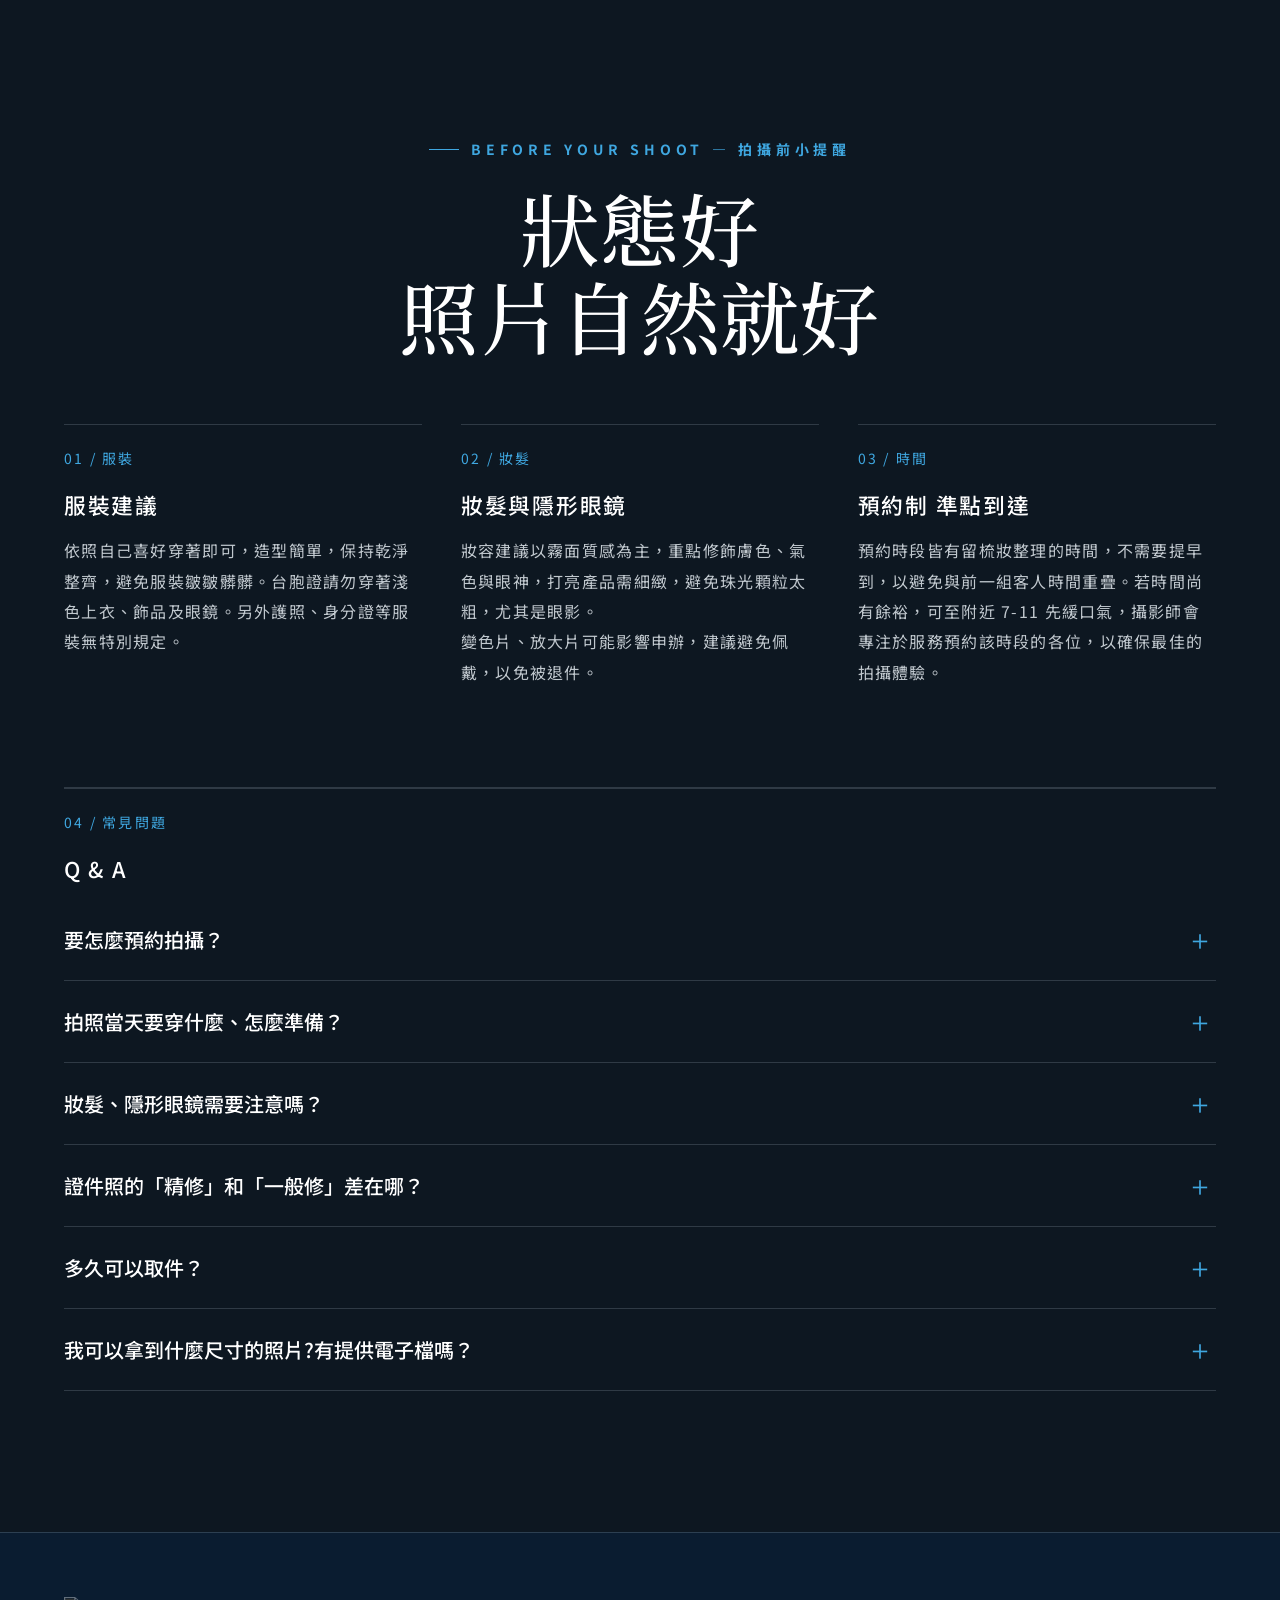
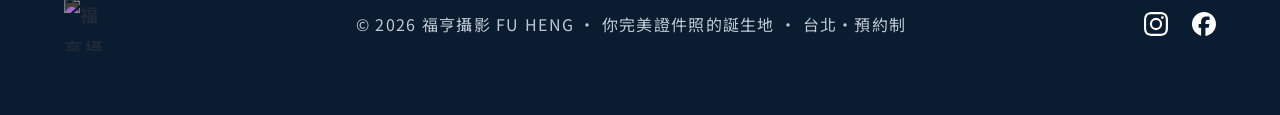
==== commit bbe16cdf: "no message" ====
--- a/ikemoto-blue/index.html
+++ b/ikemoto-blue/index.html
@@ -417,15 +417,15 @@
             <p class="lead">你想要的，是一張「可使用的照片」，<br>還是一張能代表你的形象照？</p>
 
             <p>
-              自助證件照機快速、便利、即拍即拿，但常常拿到成品後才發現：頭髮亂了、表情僵硬、臉部角度不自然，看起來沒睡飽、沒有精神，甚至被朋友開玩笑說像通緝照。
+              自助證件照機快速便利、即拍即拿，但照片印出來才發現：頭髮亂了、表情僵硬、臉部角度不自然，看起來沒睡飽沒精神，甚至被開玩笑說像通緝照，要重拍又要花錢，最後只能將就了。
             </p>
 
             <p>
-              手機與 AI 讓修圖變得前所未有地容易，卻難以取代專業攝影師對光線、構圖、表情與人物特質的理解。真正好的照片，不只是把人拍得更好看，而是拍出最自然、自信且符合個人氣質的樣子。
+              想自己利用手機拍照與 AI 修圖，除非你享受這自己摸索照片規範、調整照片的過程，不然想要有一組好看的照片也是耗時耗心。
             </p>
 
             <p>
-              因為照片不只是身份的證明，更是別人認識你的第一印象。而有些重要時刻，值得用更好的方式留下來。
+              照片不只是身份的證明，更是別人認識你的第一印象。而有些重要時刻，值得用更好的方式留下來。
             </p>
 
           </div>
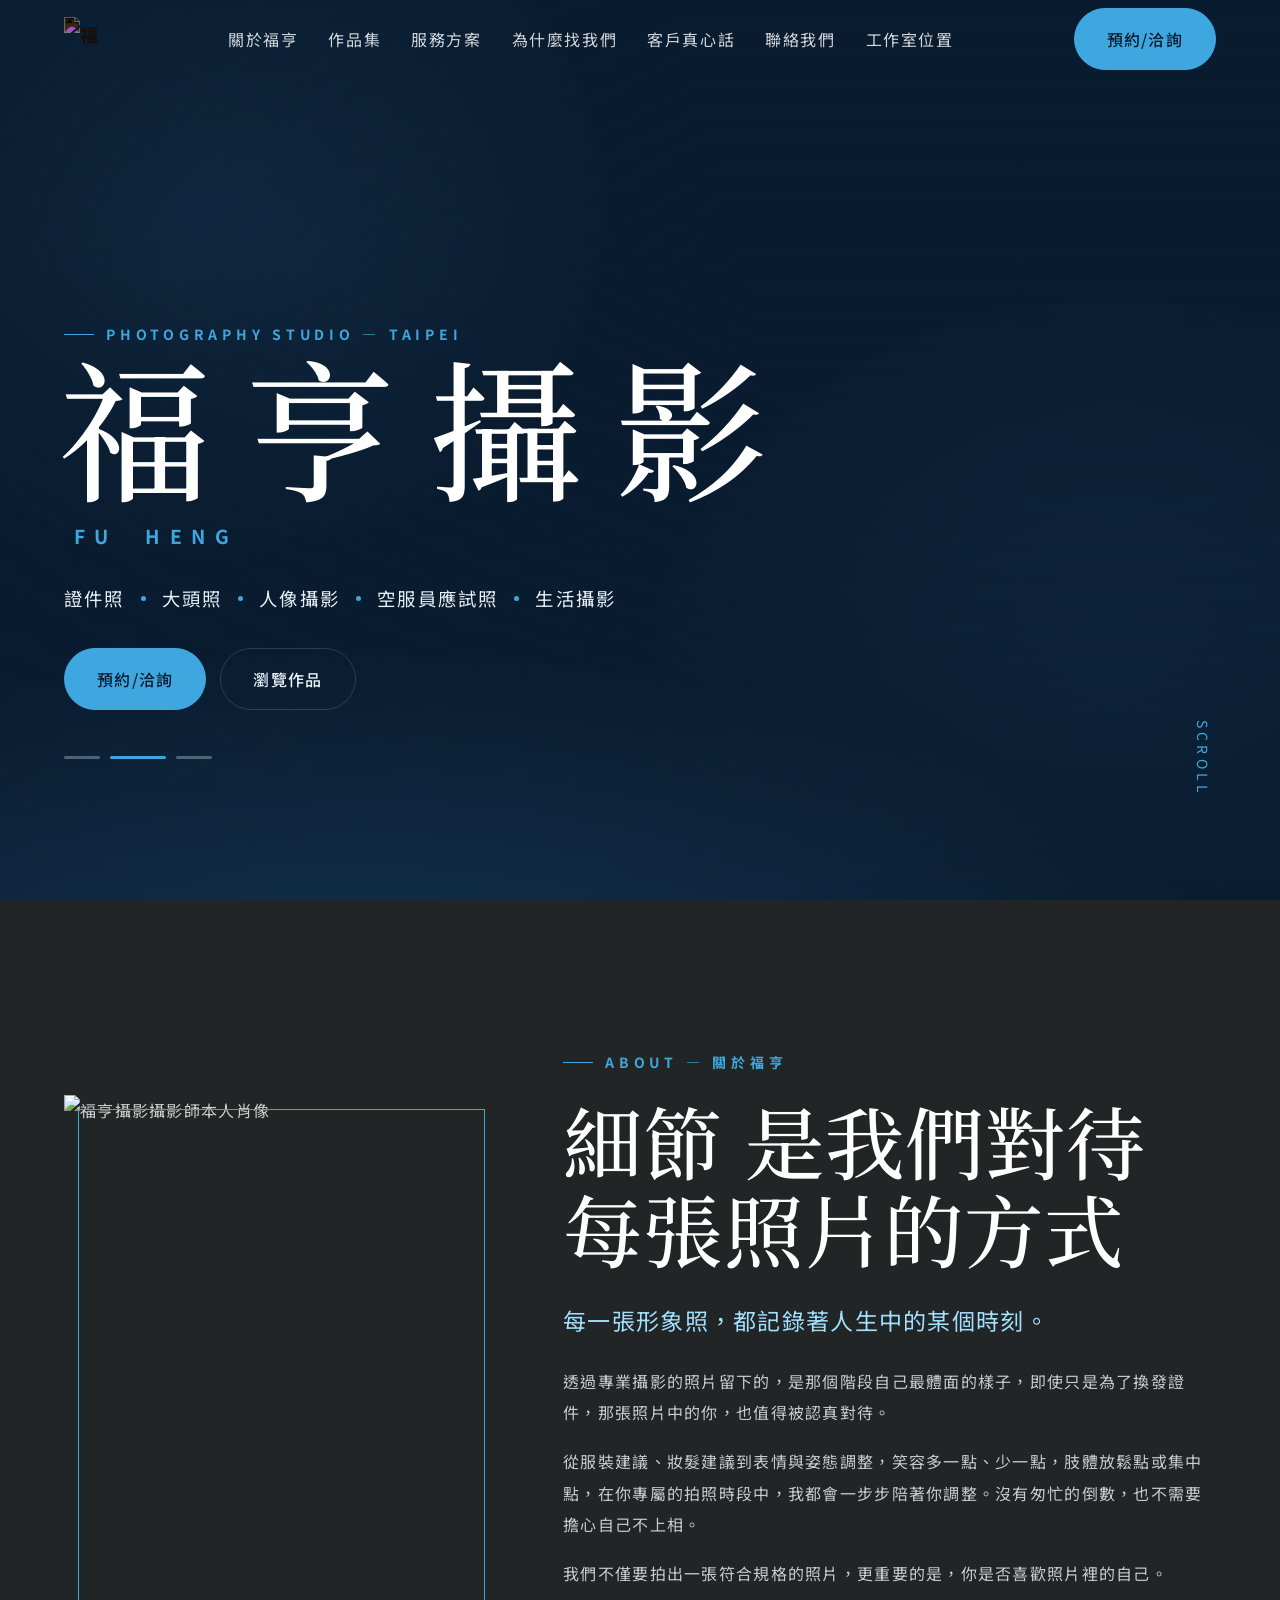
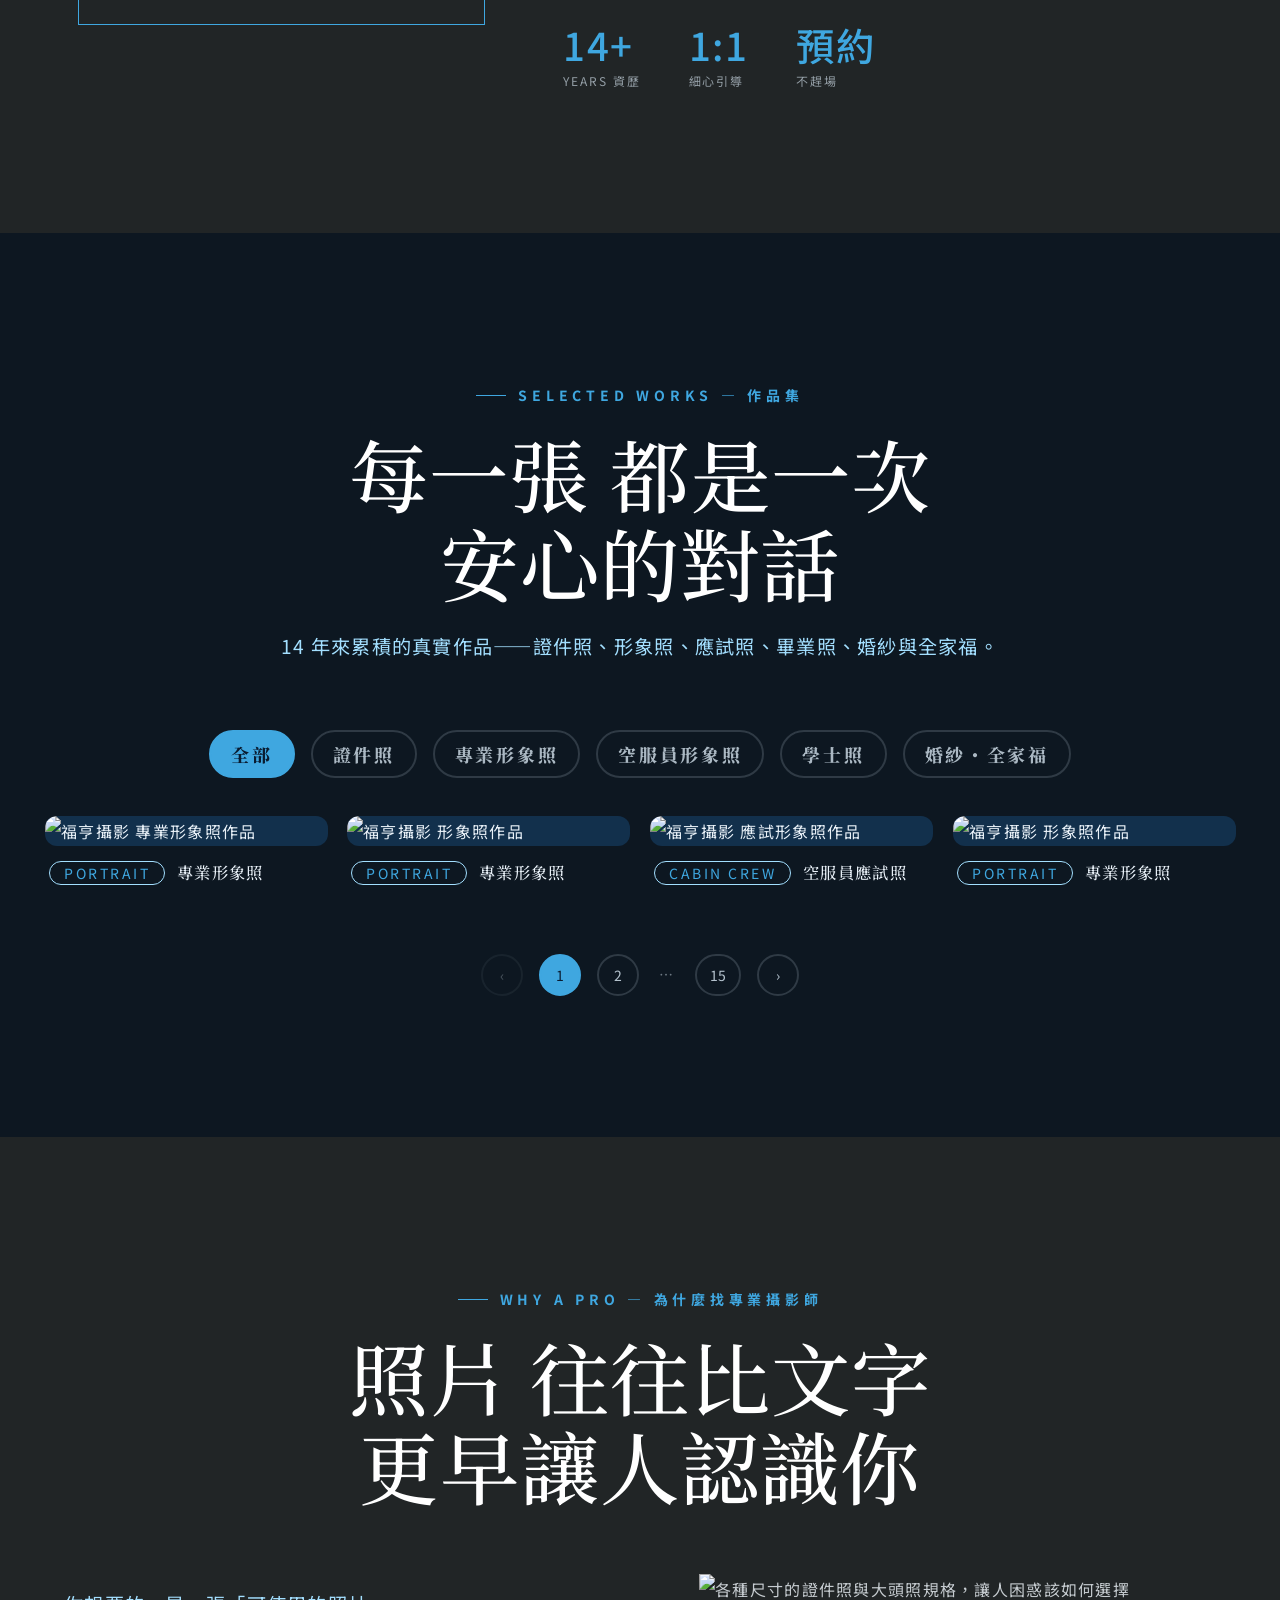
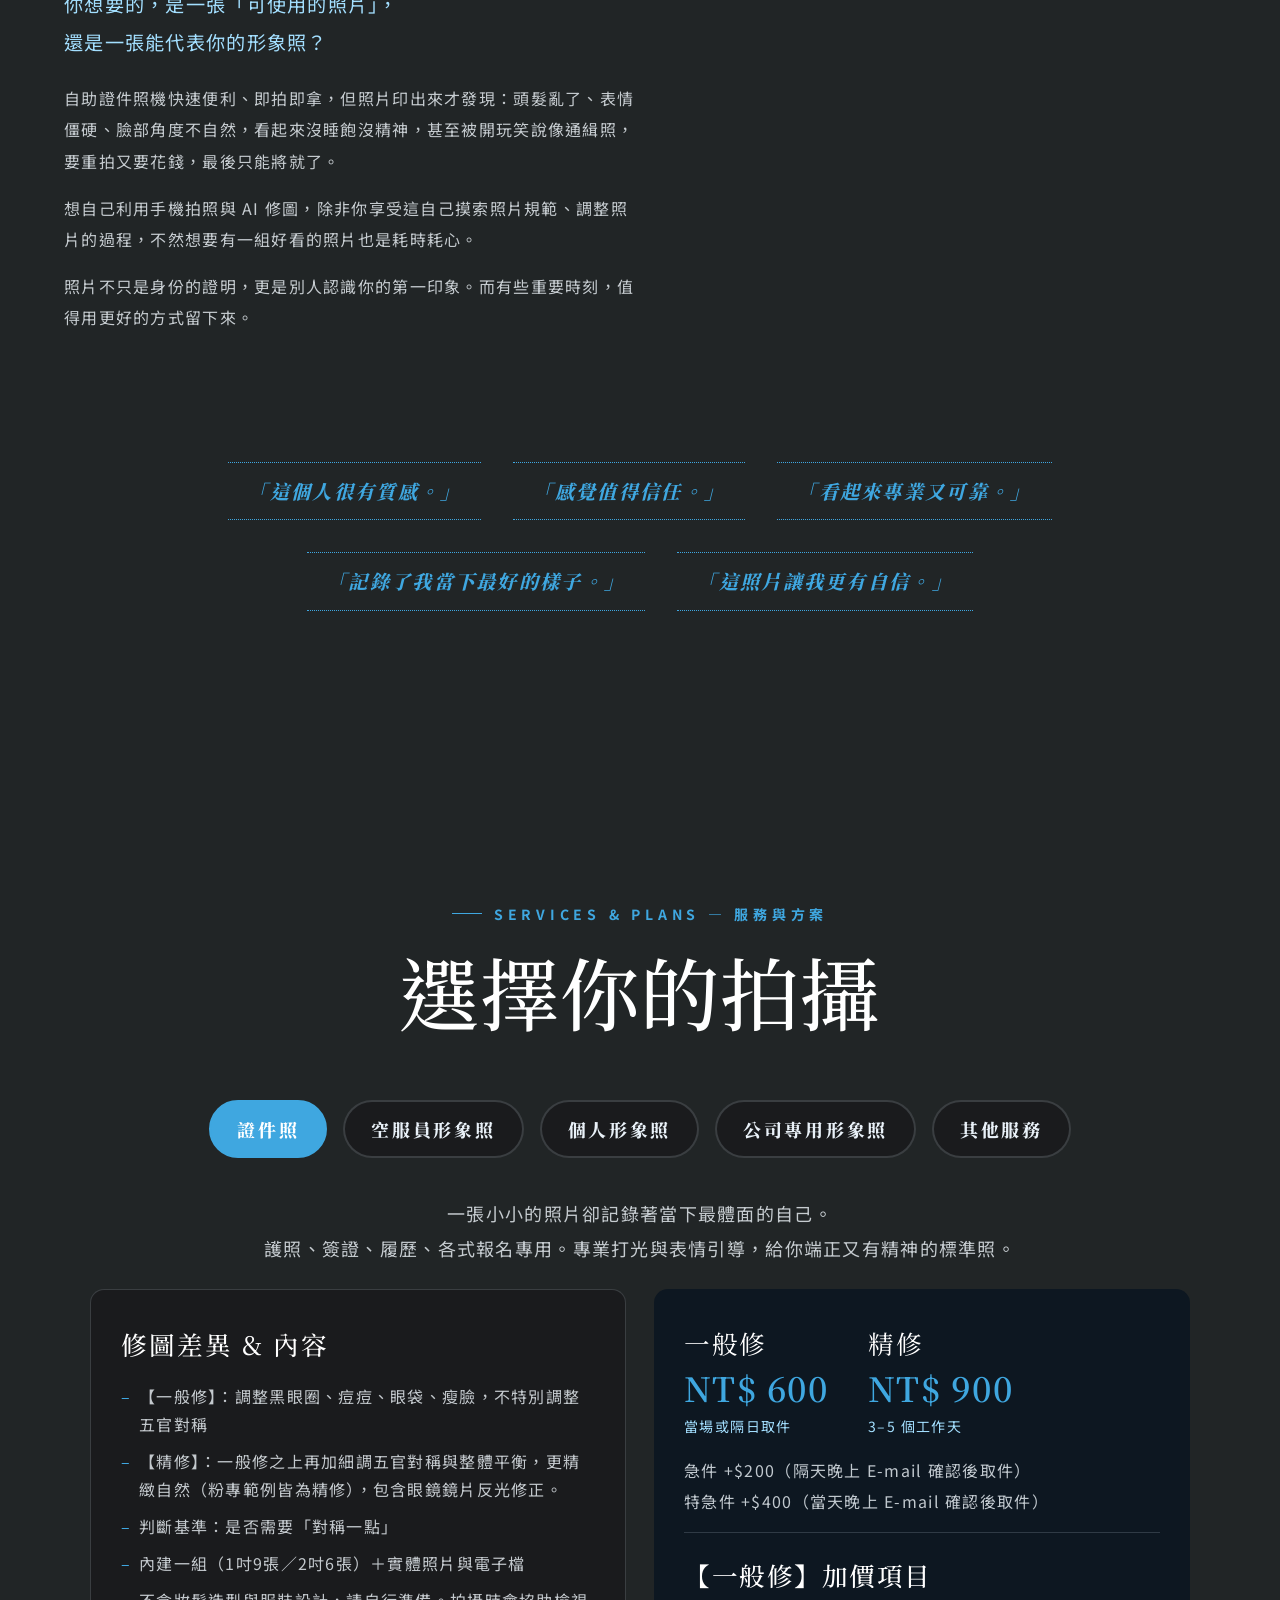
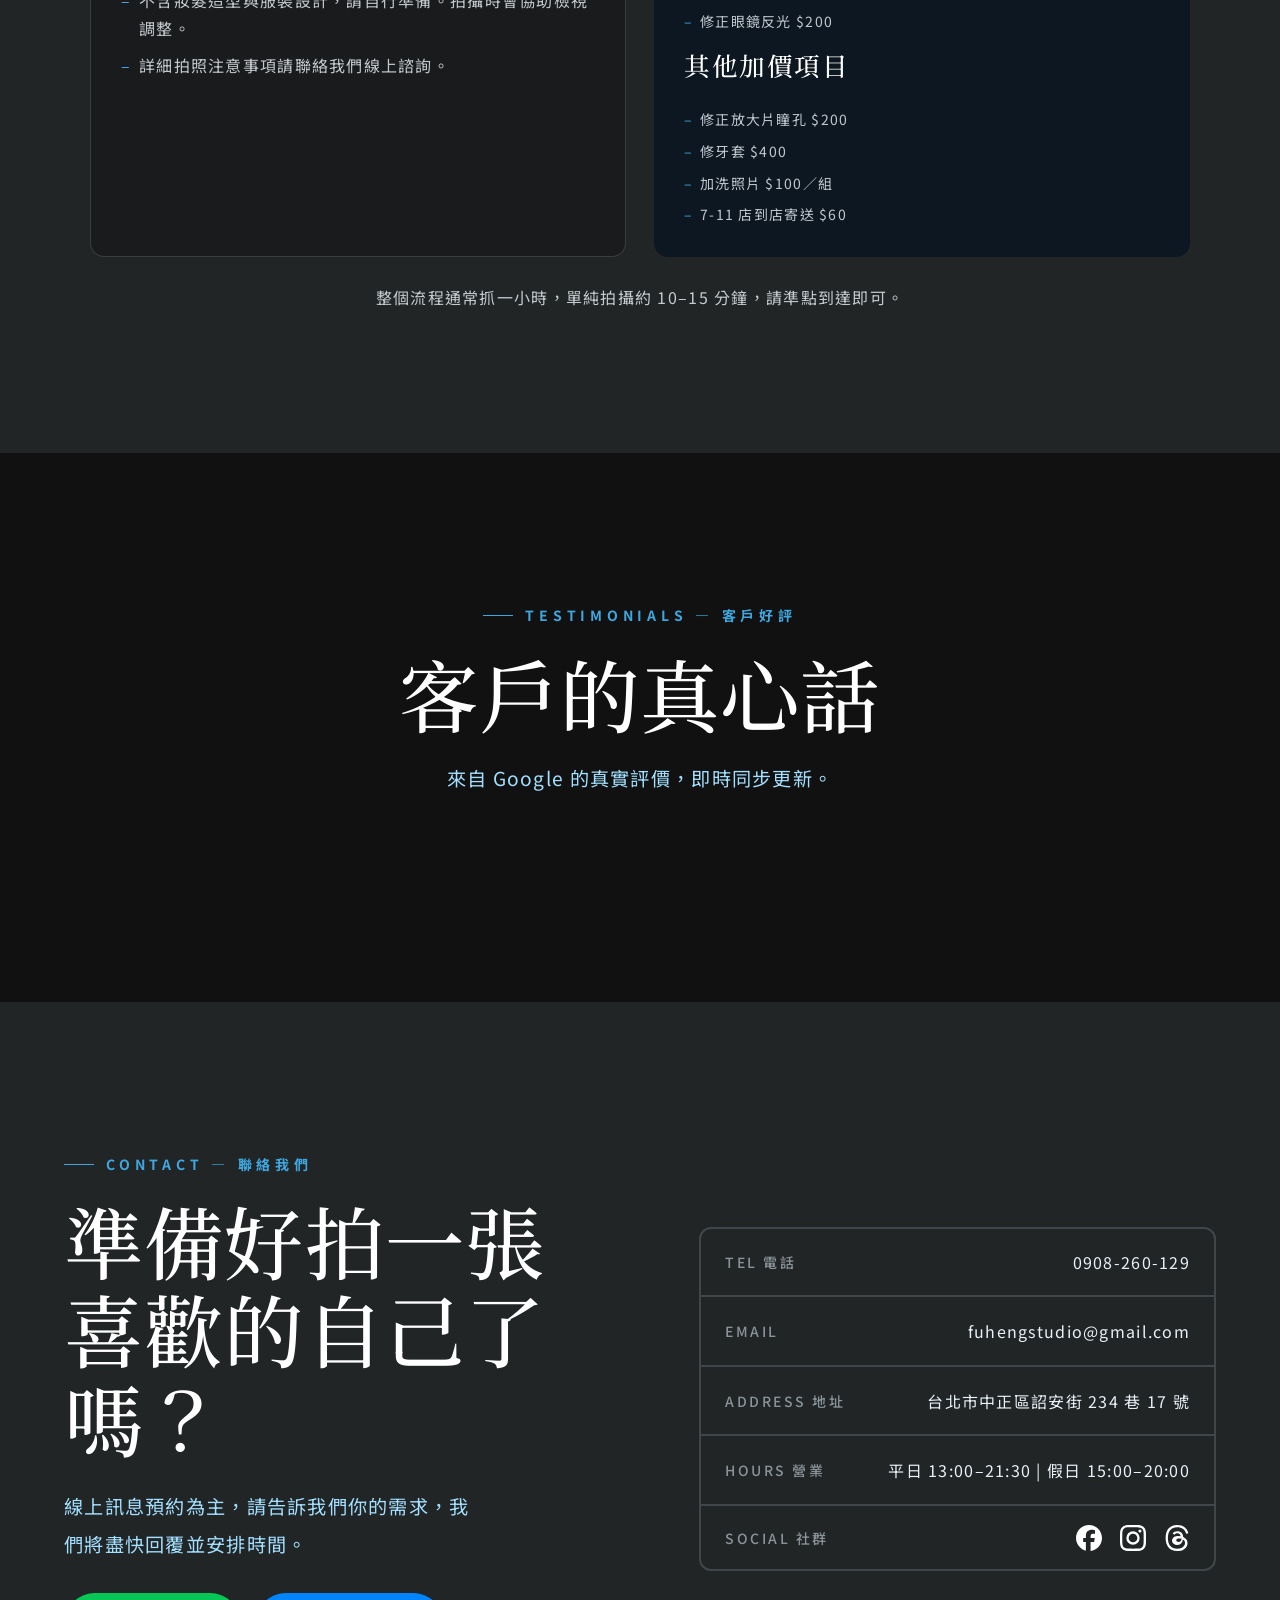
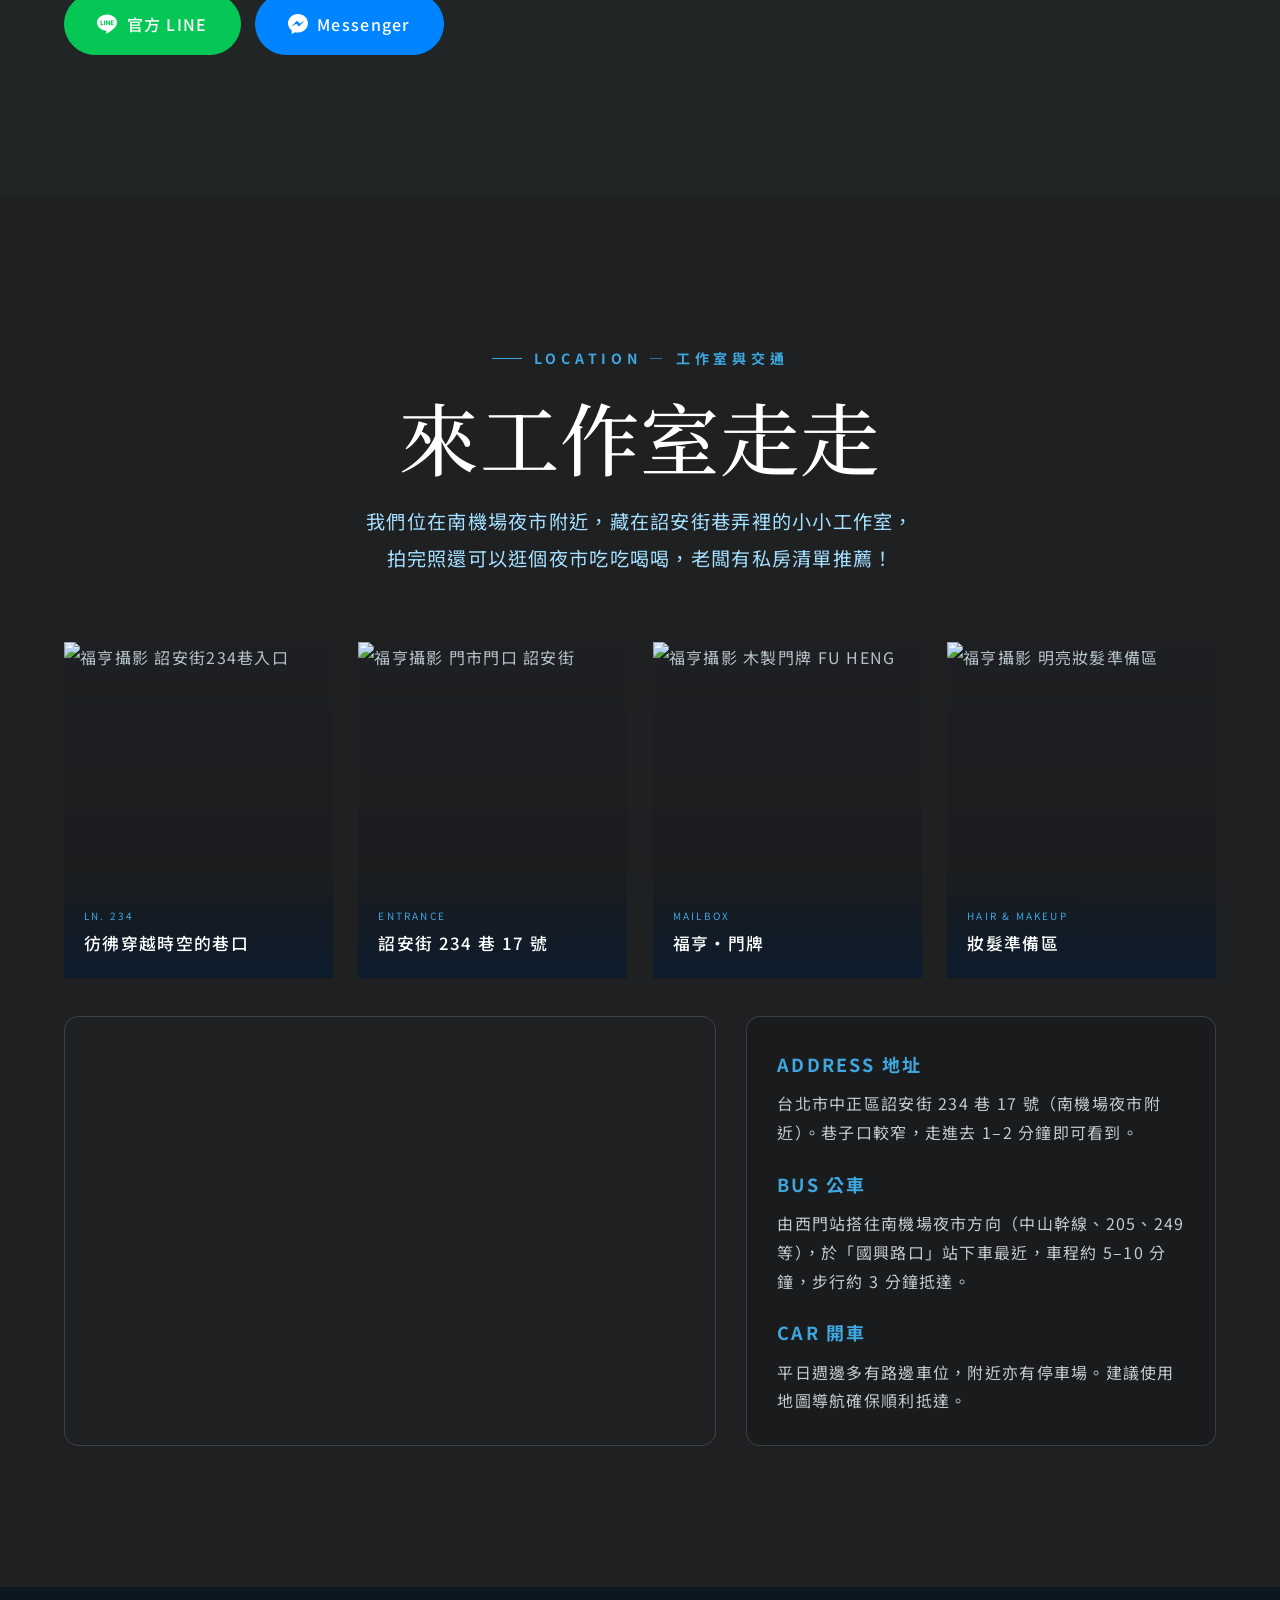
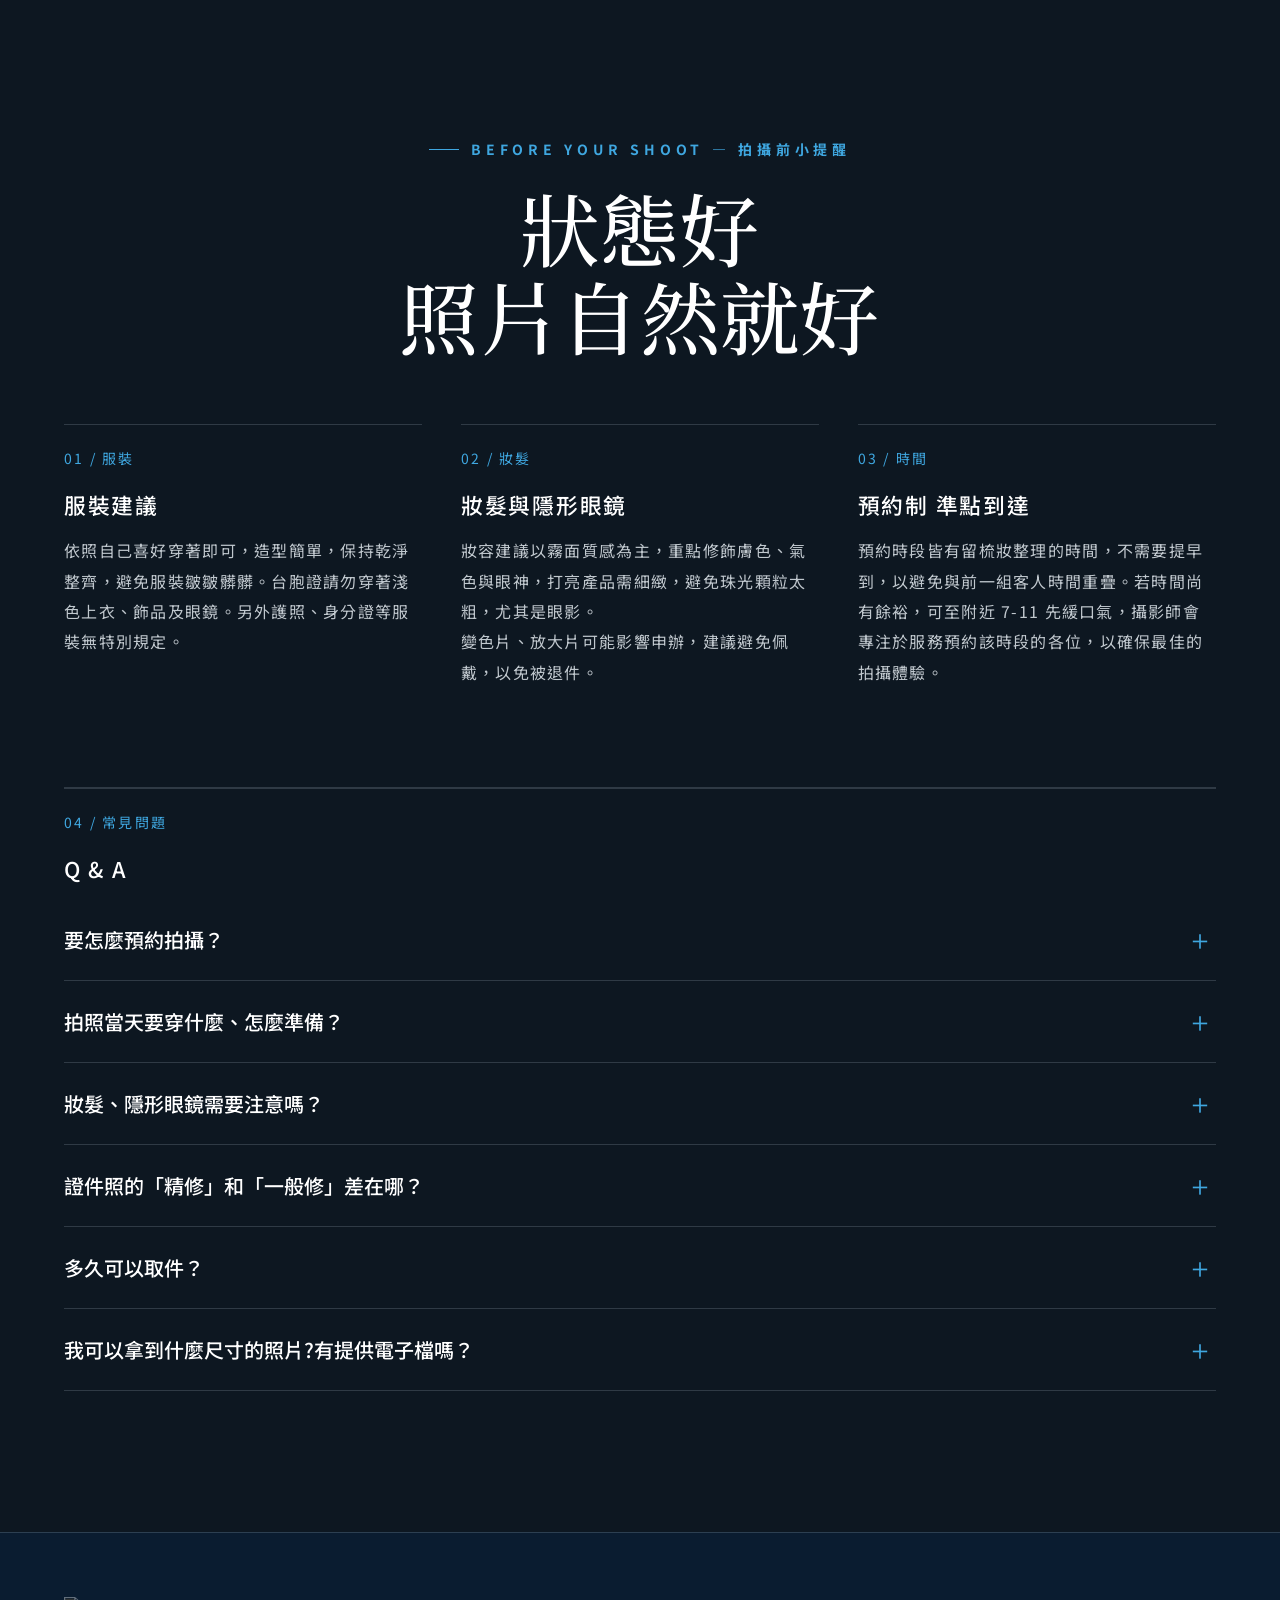
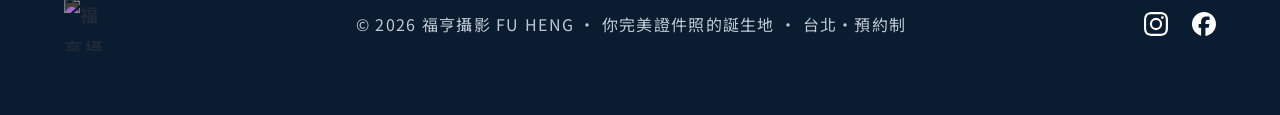
==== commit 66dc4365: "no message" ====
--- a/ikemoto-blue/index.html
+++ b/ikemoto-blue/index.html
@@ -6,7 +6,7 @@
   <meta name="viewport" content="width=device-width, initial-scale=1">
   <title>福亨攝影 FU HENG｜台北證件照・大頭照・形象照・空服員應試照</title>
   <meta name="description" content="台北14年專業攝影工作室，細心溫暖的攝影師陪你拍出最好的自己。證件照、大頭照、形象照、空服員應試照，預約制不趕場，南機場夜市附近。">
-  <meta name="keywords" content="福亨攝影、證件照、大頭照、形象照、求職照、履歷照、韓式證件照、空服員應試照、照相館、攝影師、拍證件照、拍台北、照相館推薦、商業攝影">
+  <meta name="keywords" content="福亨攝影、證件照、大頭照、形象照、求職照、履歷照、韓式證件照、空服員應試照、空姐面試、照相館、攝影師、拍證件照、拍台北、照相館推薦、商業攝影">
   <link rel="canonical" href="https://fuheng-studio.com/">
 
   <!-- Open Graph -->
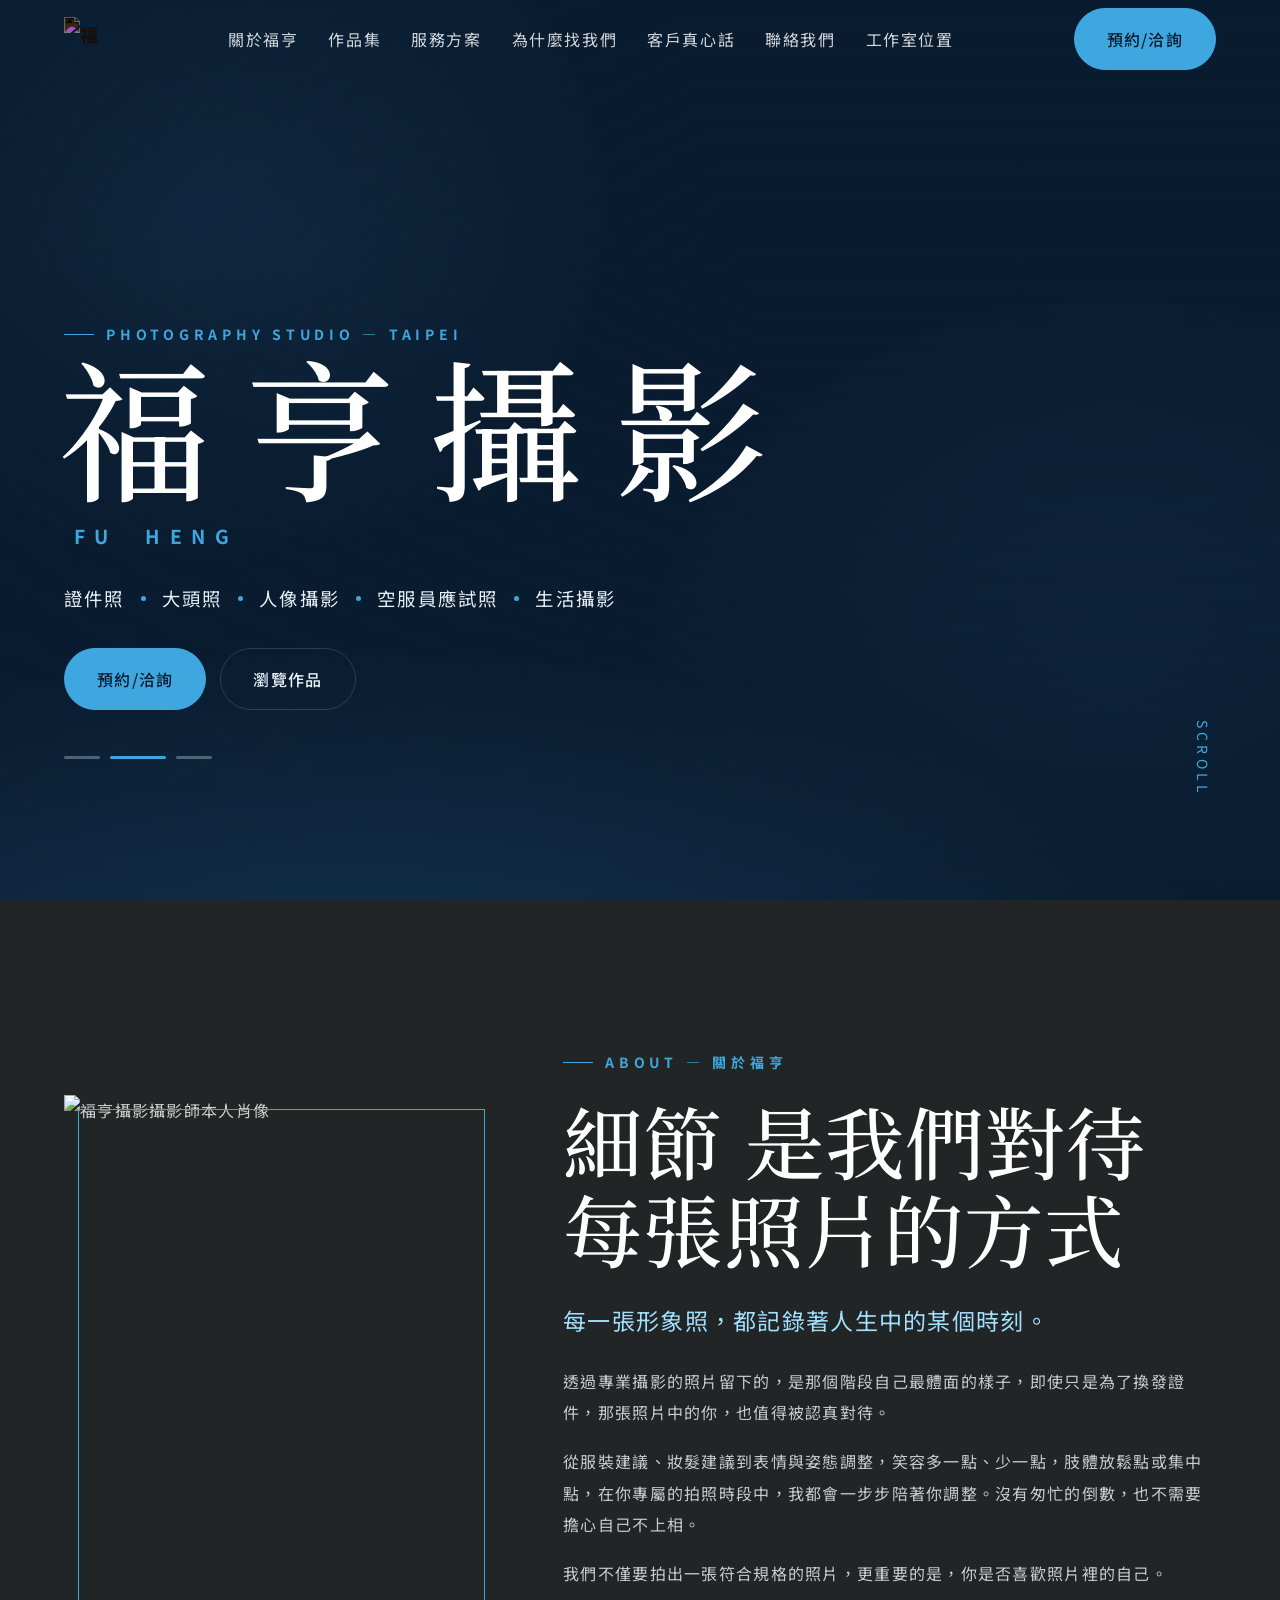
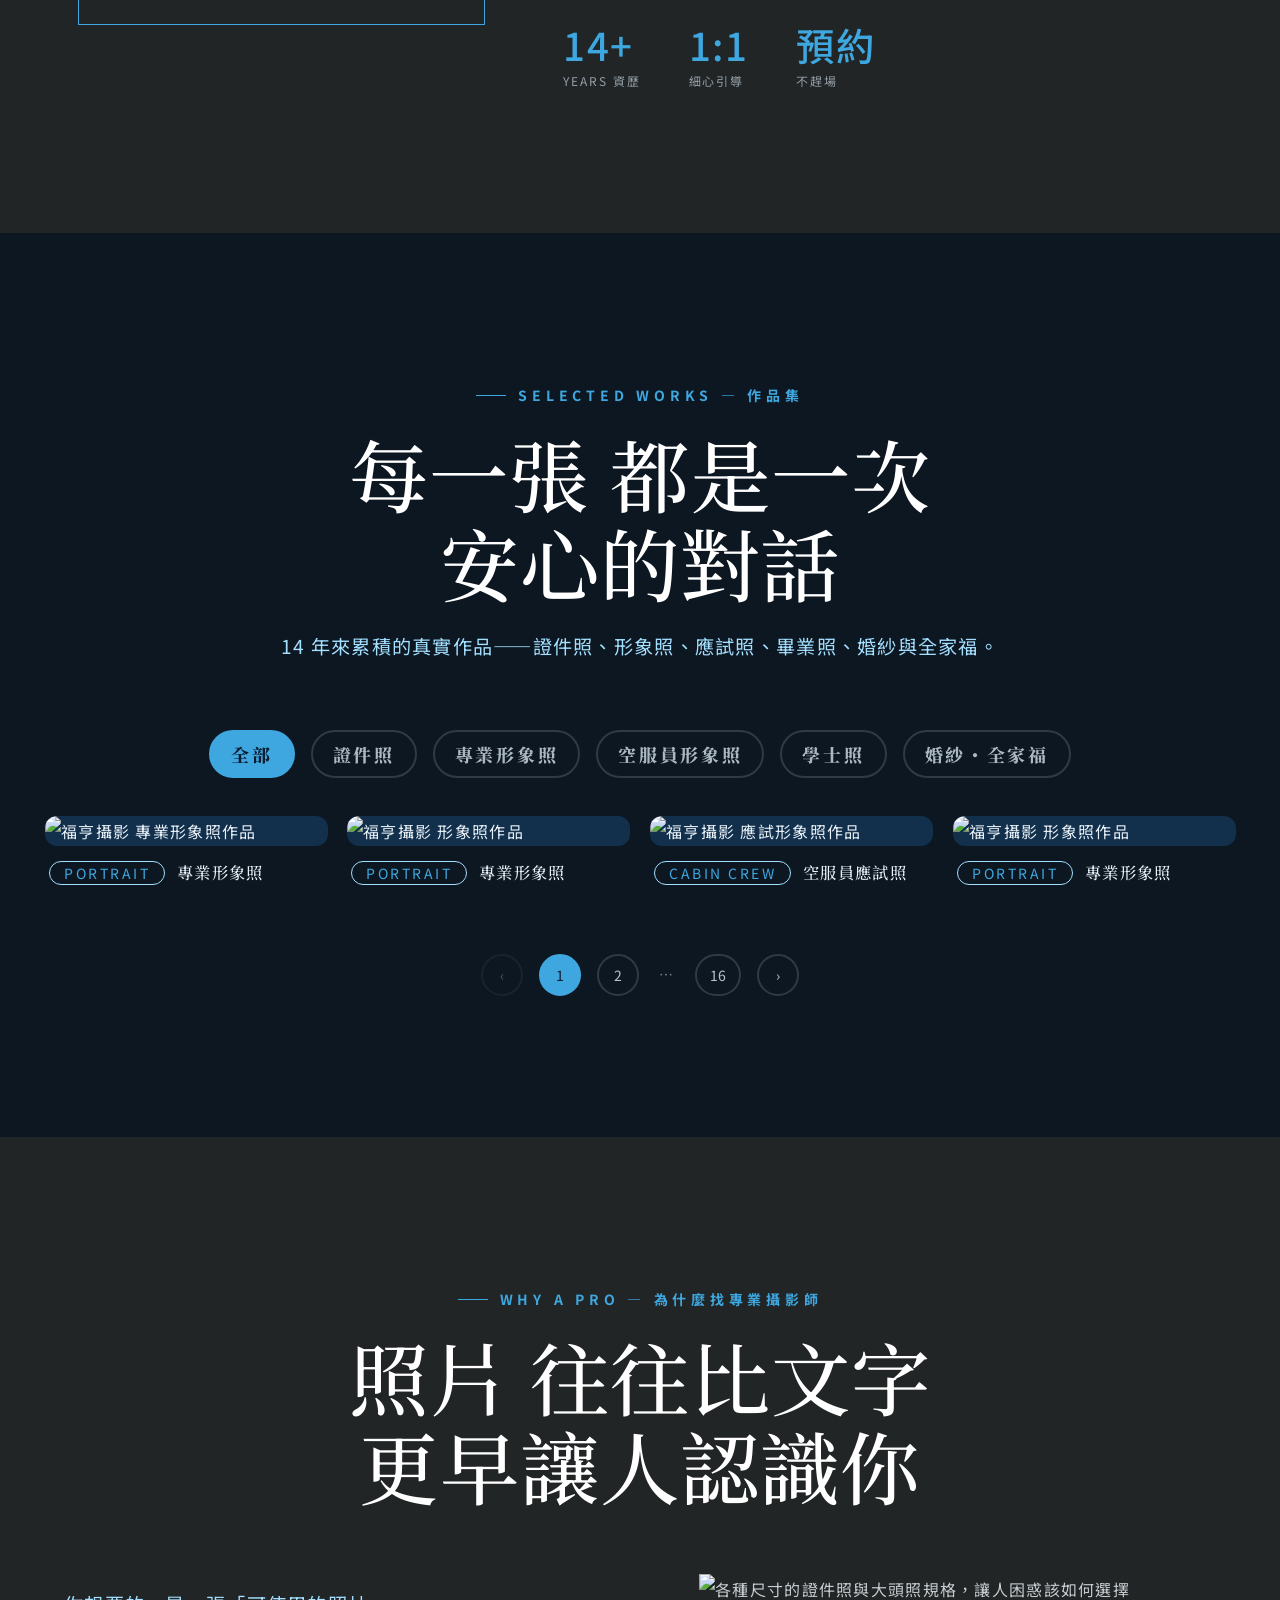
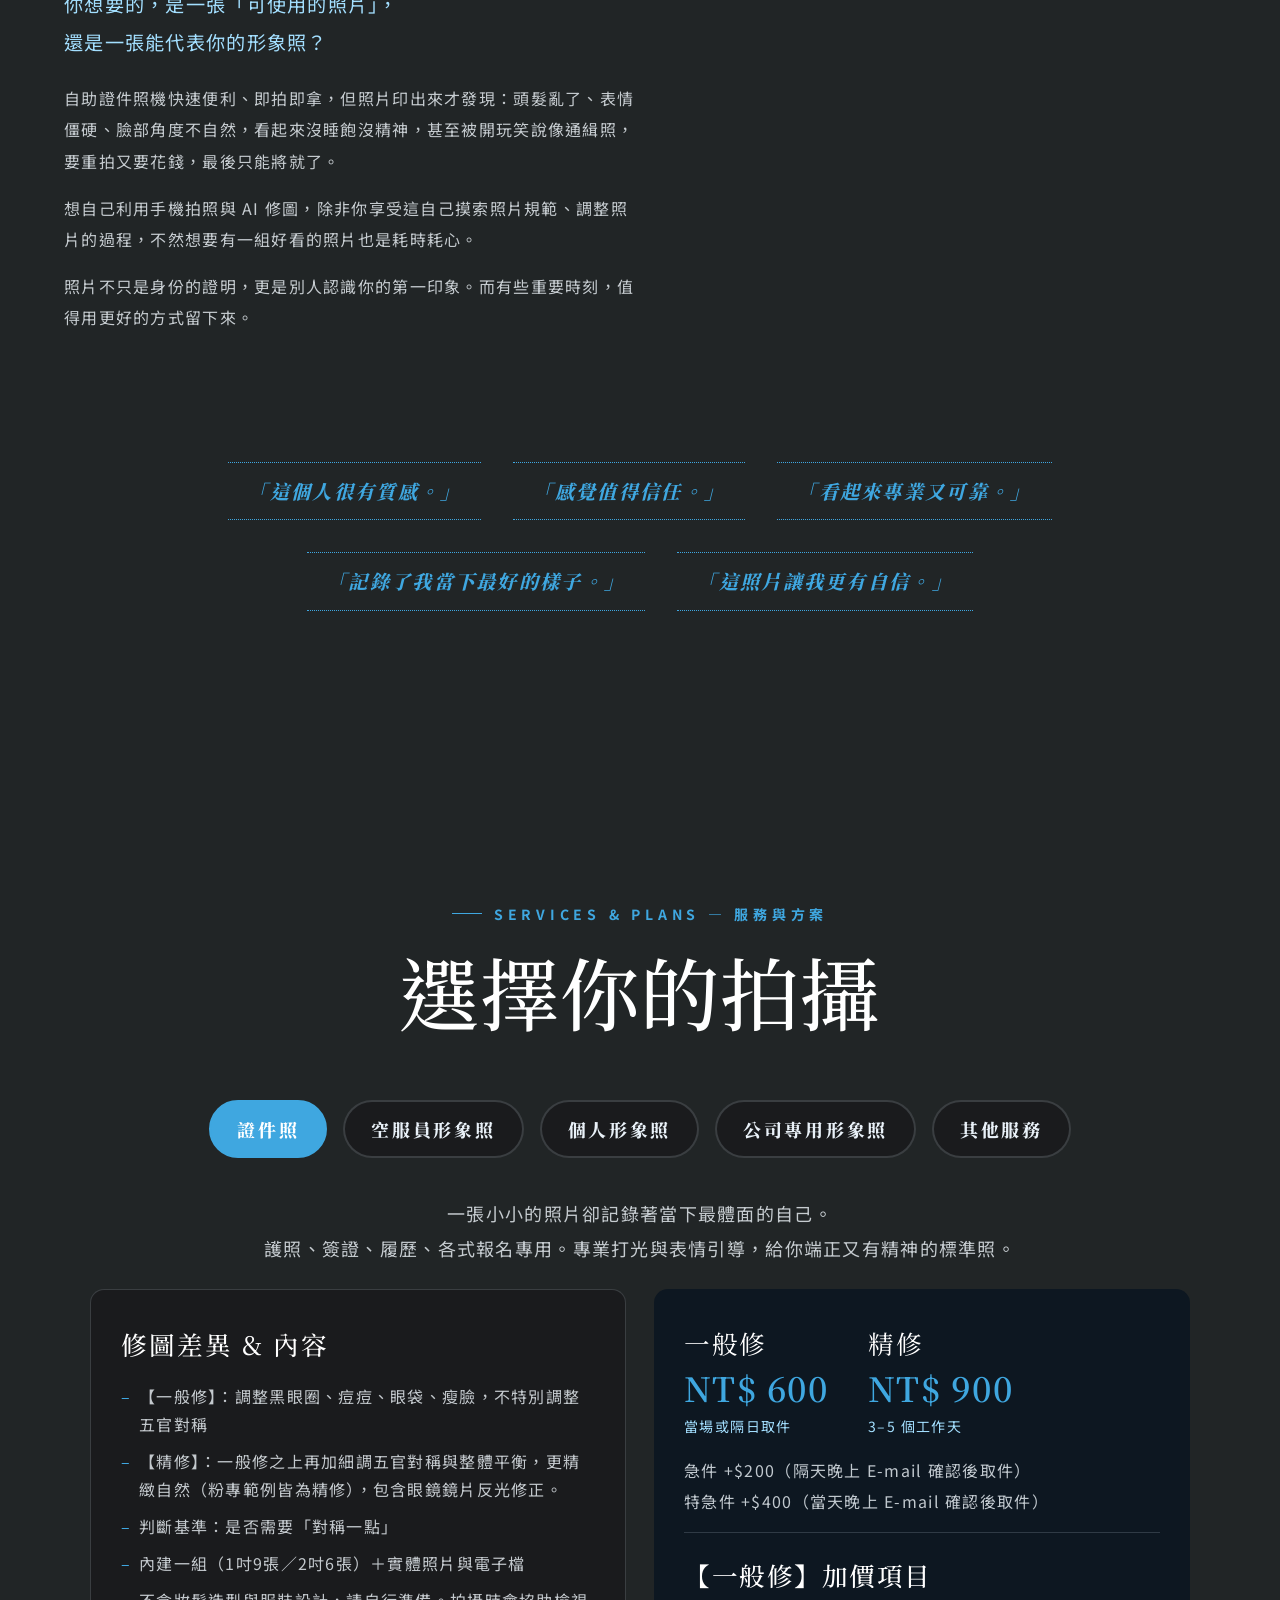
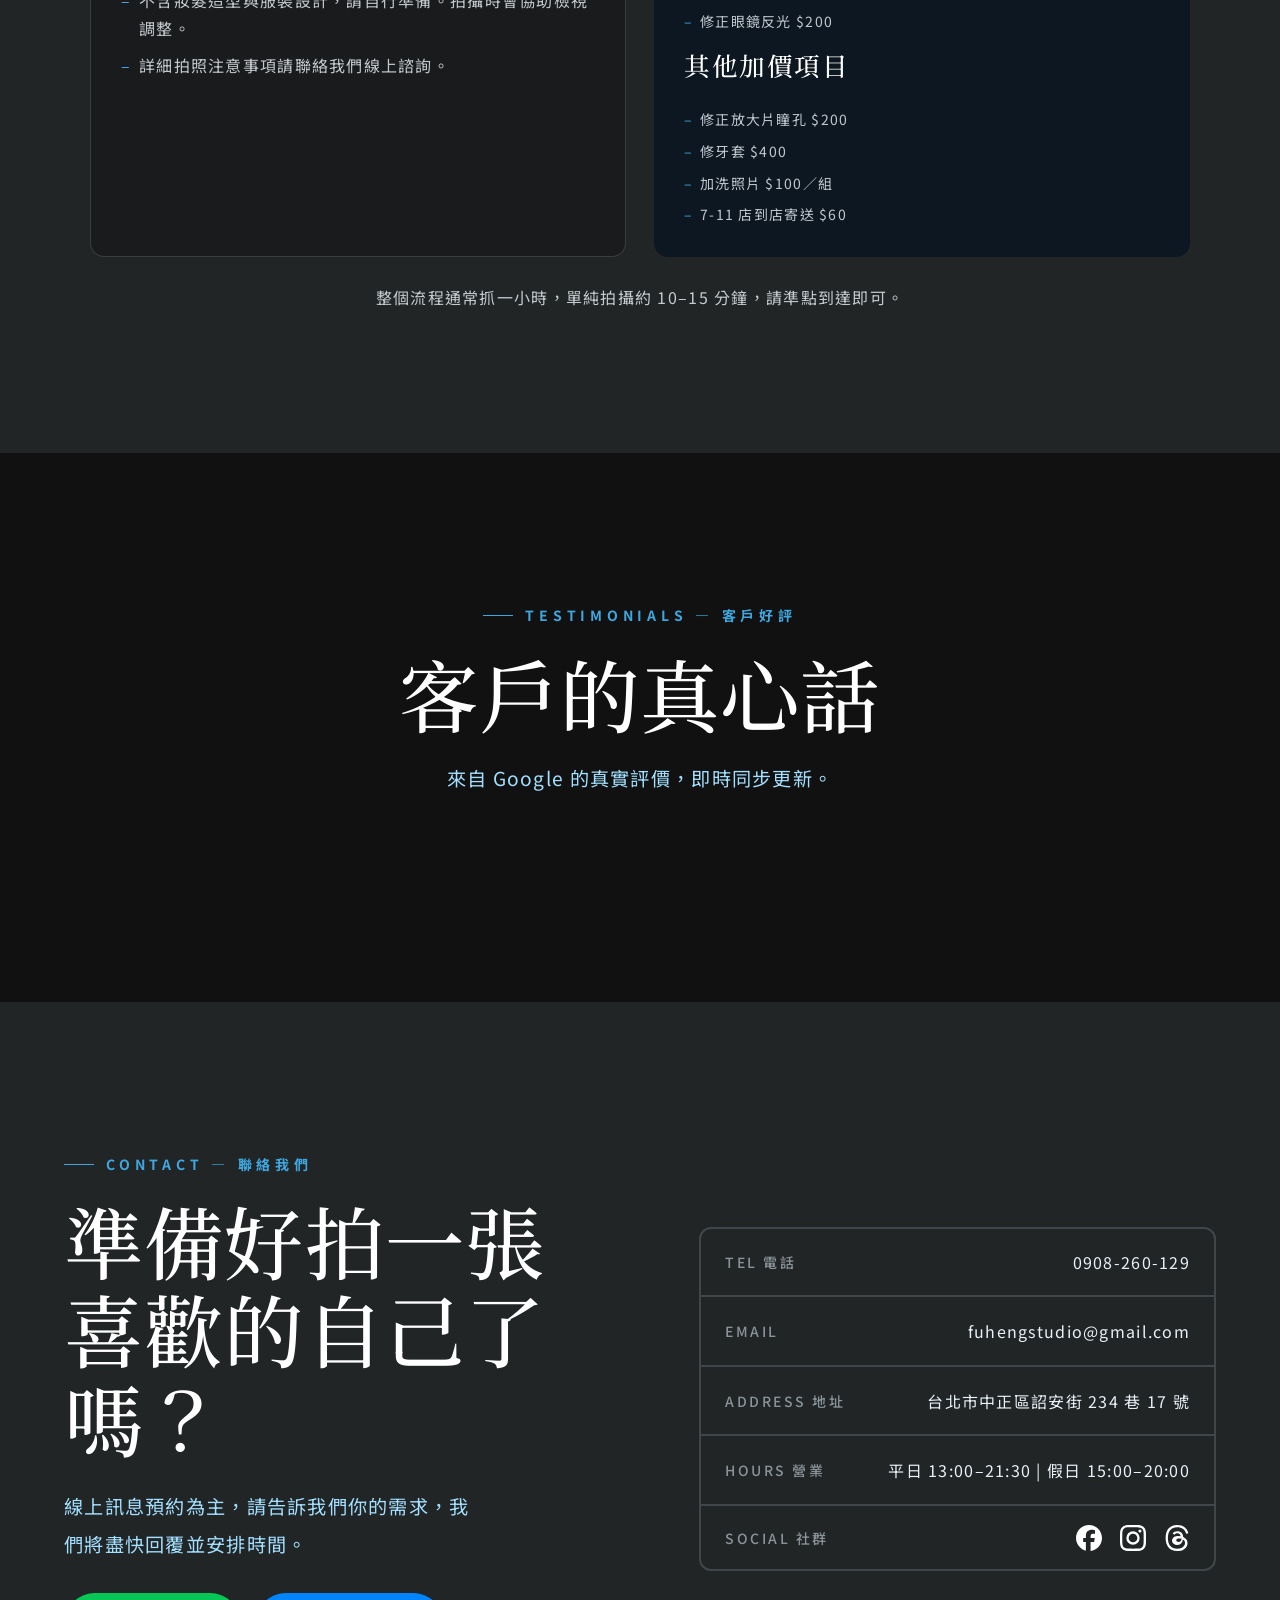
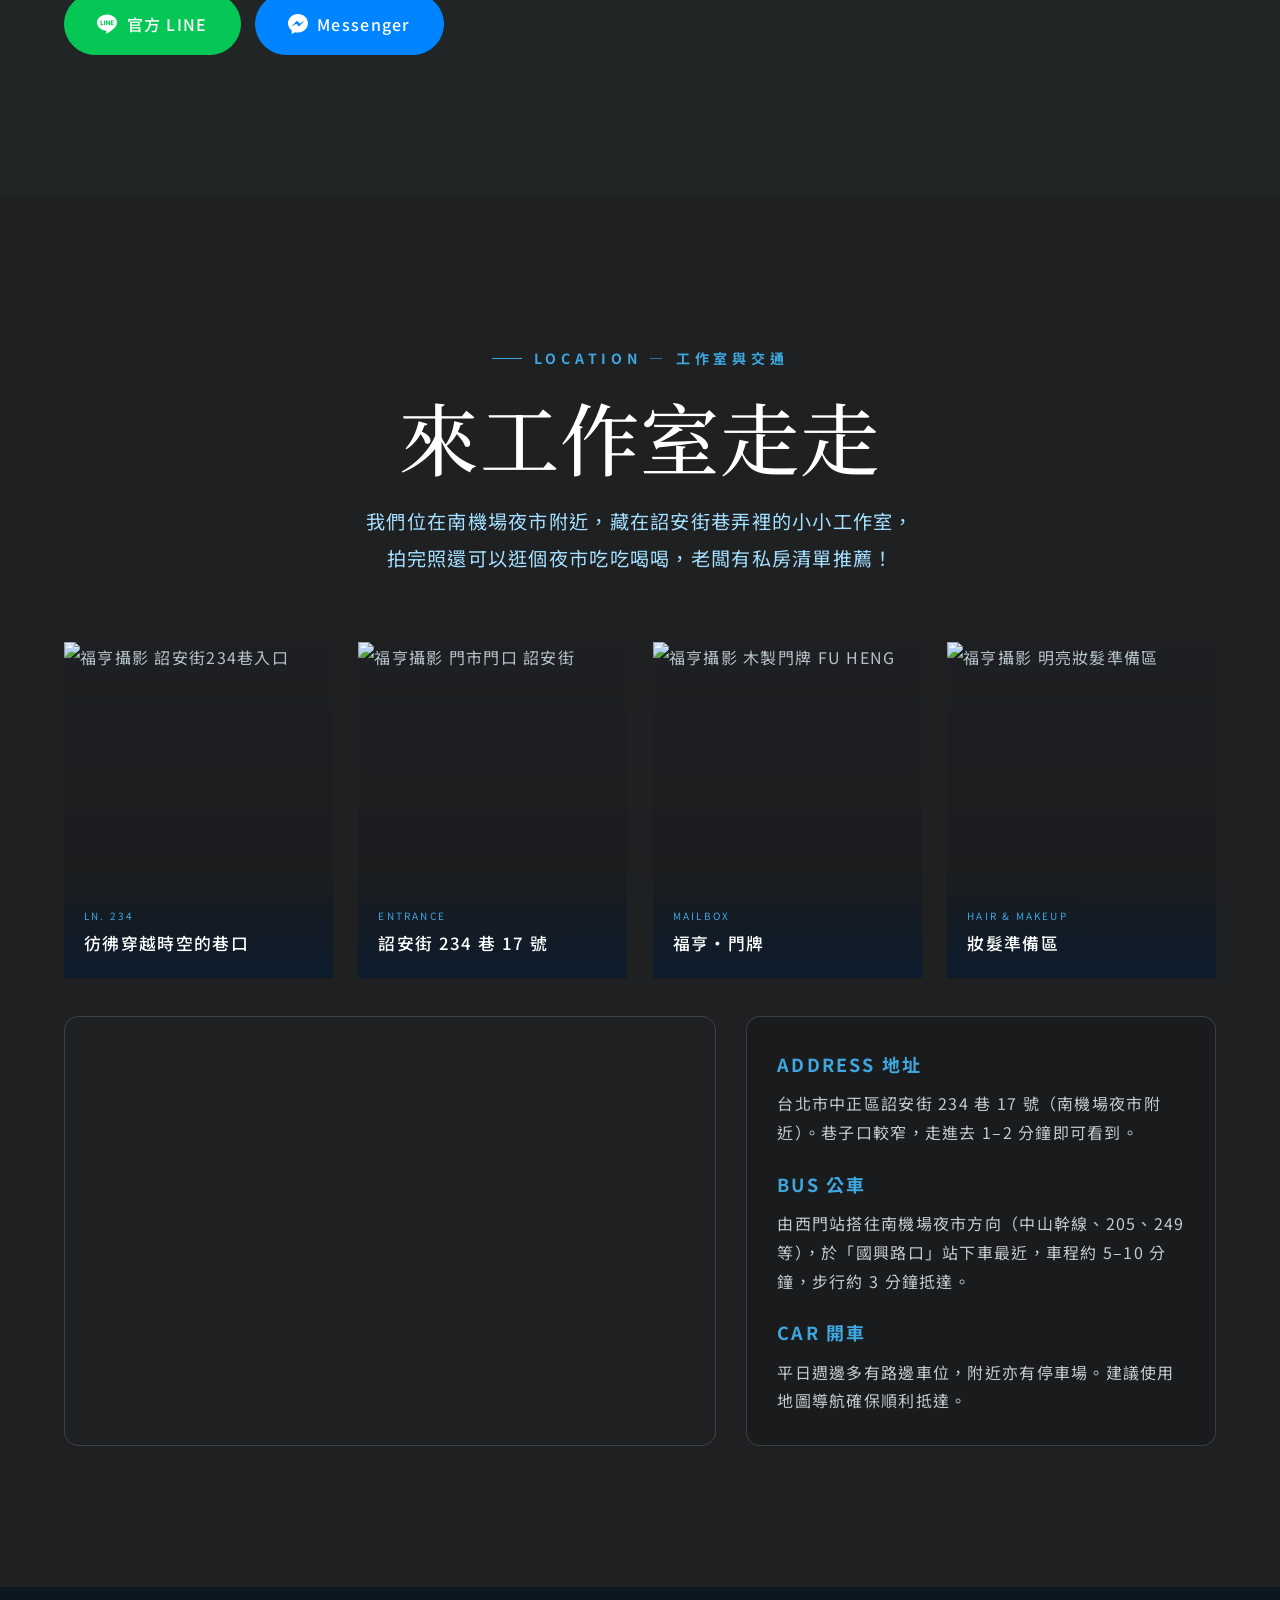
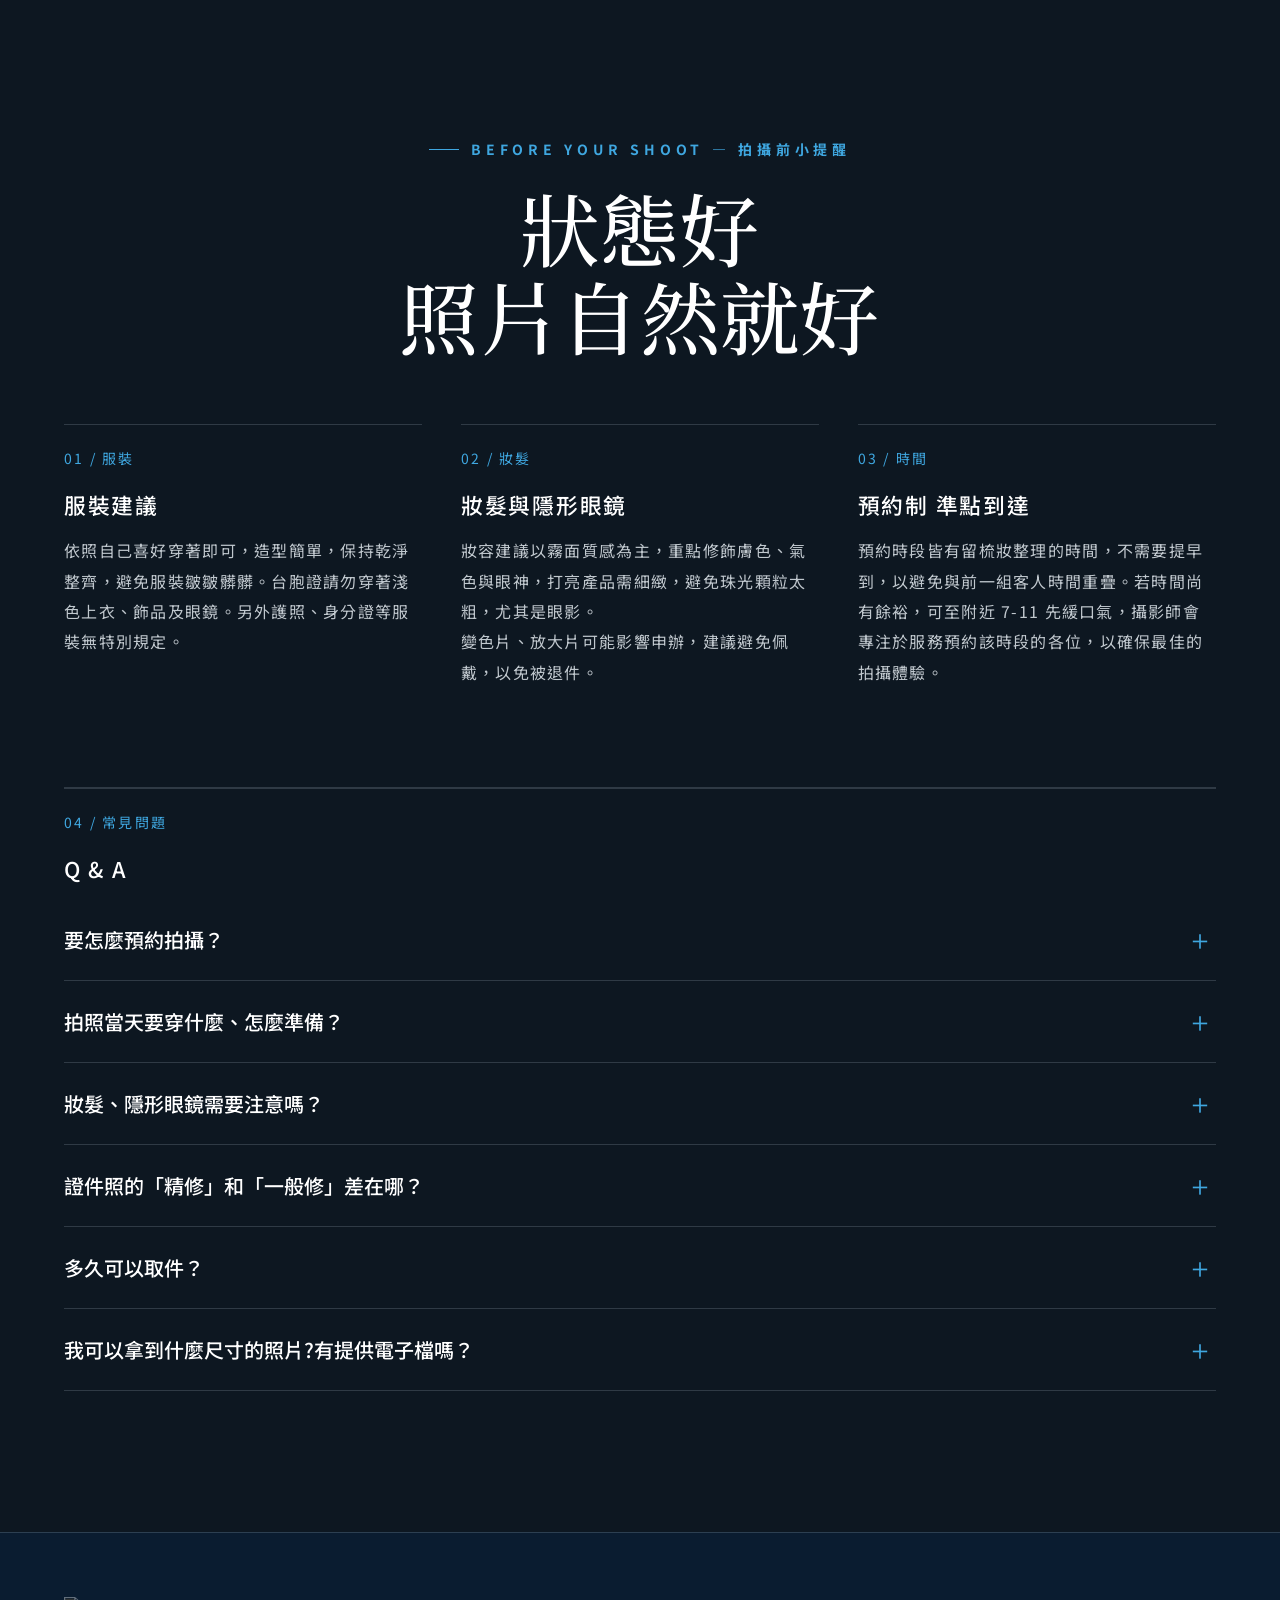
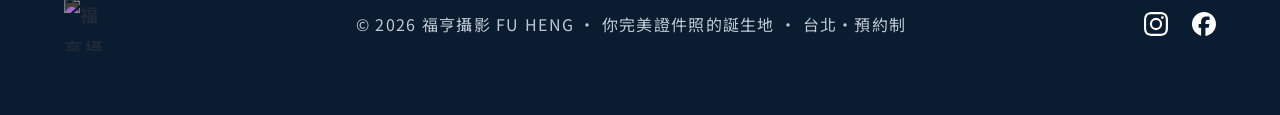
==== commit 84cbd0ef: "feat: add 6 專業形象照 to portfolio (profile category, pf62-pf67) Co-Authored-By: Claude Opus 4.8 <norepl" ====
--- a/ikemoto-blue/index.html
+++ b/ikemoto-blue/index.html
@@ -323,6 +323,18 @@
                   loading="lazy"></span></span><span class="gmeta"><span class="gtag">Cabin Crew</span><span class="gtitle">空服員形象照</span></span></a>
           <a class="gitem" data-lightbox data-cat="profile" href="#"><span class="gframe"><span class="gpara"><img src="https://media.fuheng-studio.com/static/pf16.jpg" alt="福亨攝影 個性寫真作品"
                   loading="lazy"></span></span><span class="gmeta"><span class="gtag">Creative</span><span class="gtitle">個性寫真</span></span></a>
+          <a class="gitem" data-lightbox data-cat="profile" href="#"><span class="gframe"><span class="gpara"><img src="https://media.fuheng-studio.com/static/pf62.jpg" alt="福亨攝影 專業形象照作品"
+                  loading="lazy"></span></span><span class="gmeta"><span class="gtag">Profile</span><span class="gtitle">專業形象照</span></span></a>
+          <a class="gitem" data-lightbox data-cat="profile" href="#"><span class="gframe"><span class="gpara"><img src="https://media.fuheng-studio.com/static/pf63.jpg" alt="福亨攝影 專業形象照作品"
+                  loading="lazy"></span></span><span class="gmeta"><span class="gtag">Profile</span><span class="gtitle">專業形象照</span></span></a>
+          <a class="gitem" data-lightbox data-cat="profile" href="#"><span class="gframe"><span class="gpara"><img src="https://media.fuheng-studio.com/static/pf64.jpg" alt="福亨攝影 專業形象照作品"
+                  loading="lazy"></span></span><span class="gmeta"><span class="gtag">Profile</span><span class="gtitle">專業形象照</span></span></a>
+          <a class="gitem" data-lightbox data-cat="profile" href="#"><span class="gframe"><span class="gpara"><img src="https://media.fuheng-studio.com/static/pf65.jpg" alt="福亨攝影 專業形象照作品"
+                  loading="lazy"></span></span><span class="gmeta"><span class="gtag">Profile</span><span class="gtitle">專業形象照</span></span></a>
+          <a class="gitem" data-lightbox data-cat="profile" href="#"><span class="gframe"><span class="gpara"><img src="https://media.fuheng-studio.com/static/pf66.jpg" alt="福亨攝影 專業形象照作品"
+                  loading="lazy"></span></span><span class="gmeta"><span class="gtag">Profile</span><span class="gtitle">專業形象照</span></span></a>
+          <a class="gitem" data-lightbox data-cat="profile" href="#"><span class="gframe"><span class="gpara"><img src="https://media.fuheng-studio.com/static/pf67.jpg" alt="福亨攝影 專業形象照作品"
+                  loading="lazy"></span></span><span class="gmeta"><span class="gtag">Profile</span><span class="gtitle">專業形象照</span></span></a>
           <a class="gitem" data-lightbox data-cat="id" href="#"><span class="gframe"><span class="gpara"><img src="https://media.fuheng-studio.com/static/pf35.jpg" alt="福亨攝影 證件照作品"
                   loading="lazy"></span></span><span class="gmeta"><span class="gtag">ID Photo</span><span class="gtitle">證件照</span></span></a>
           <a class="gitem" data-lightbox data-cat="id" href="#"><span class="gframe"><span class="gpara"><img src="https://media.fuheng-studio.com/static/pf36.jpg" alt="福亨攝影 證件照作品"
